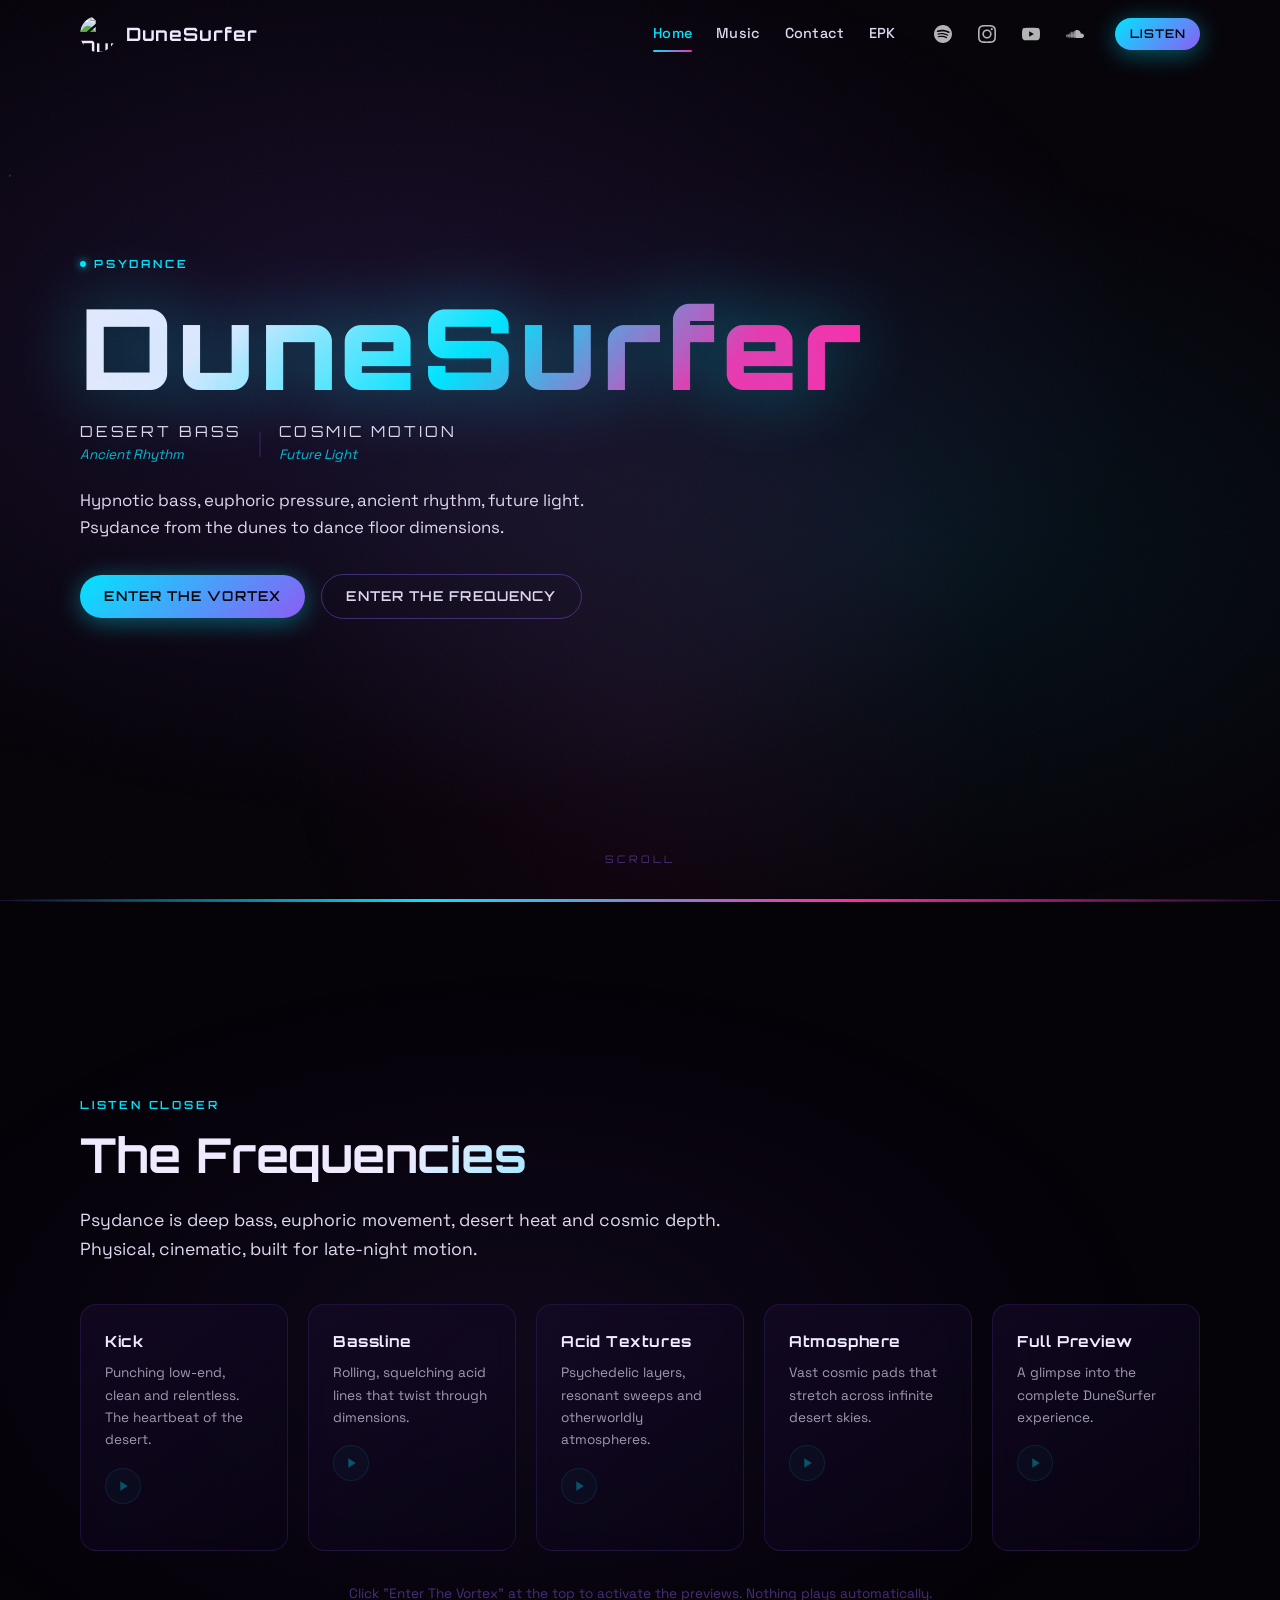
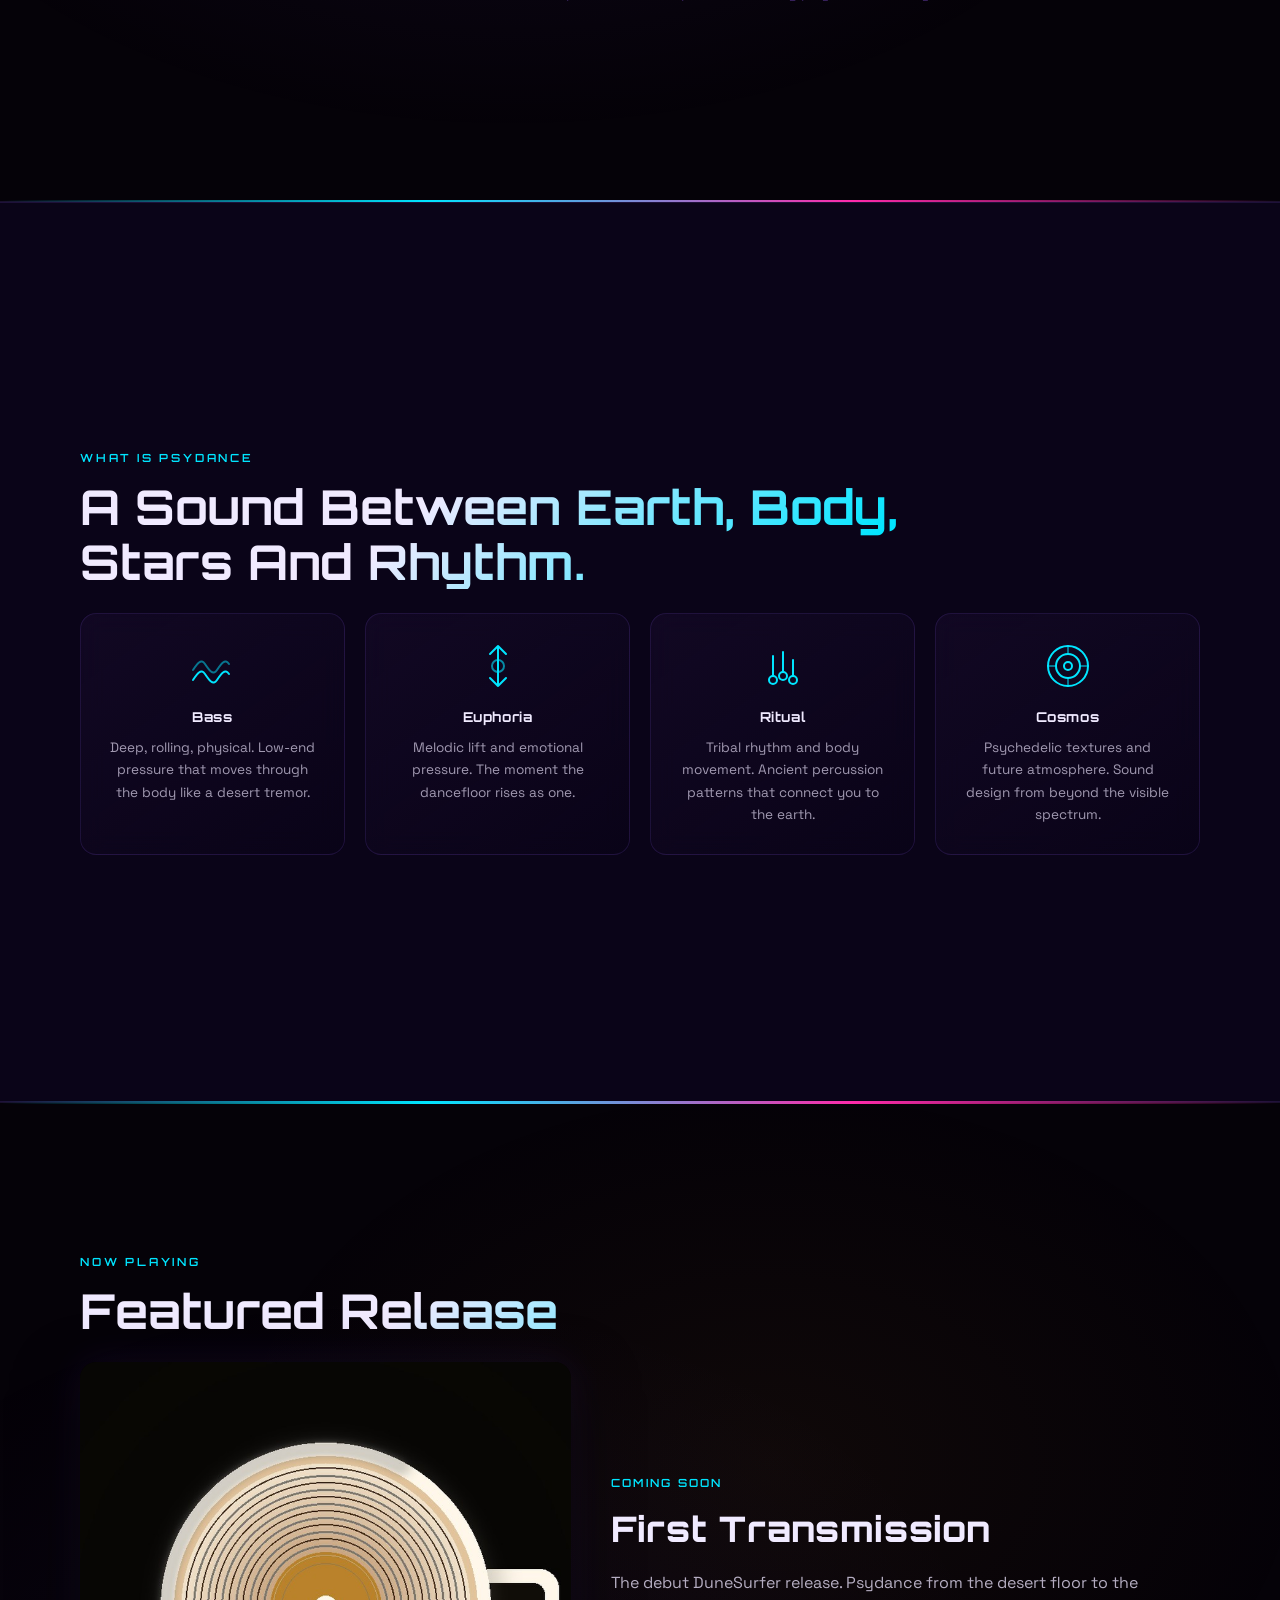
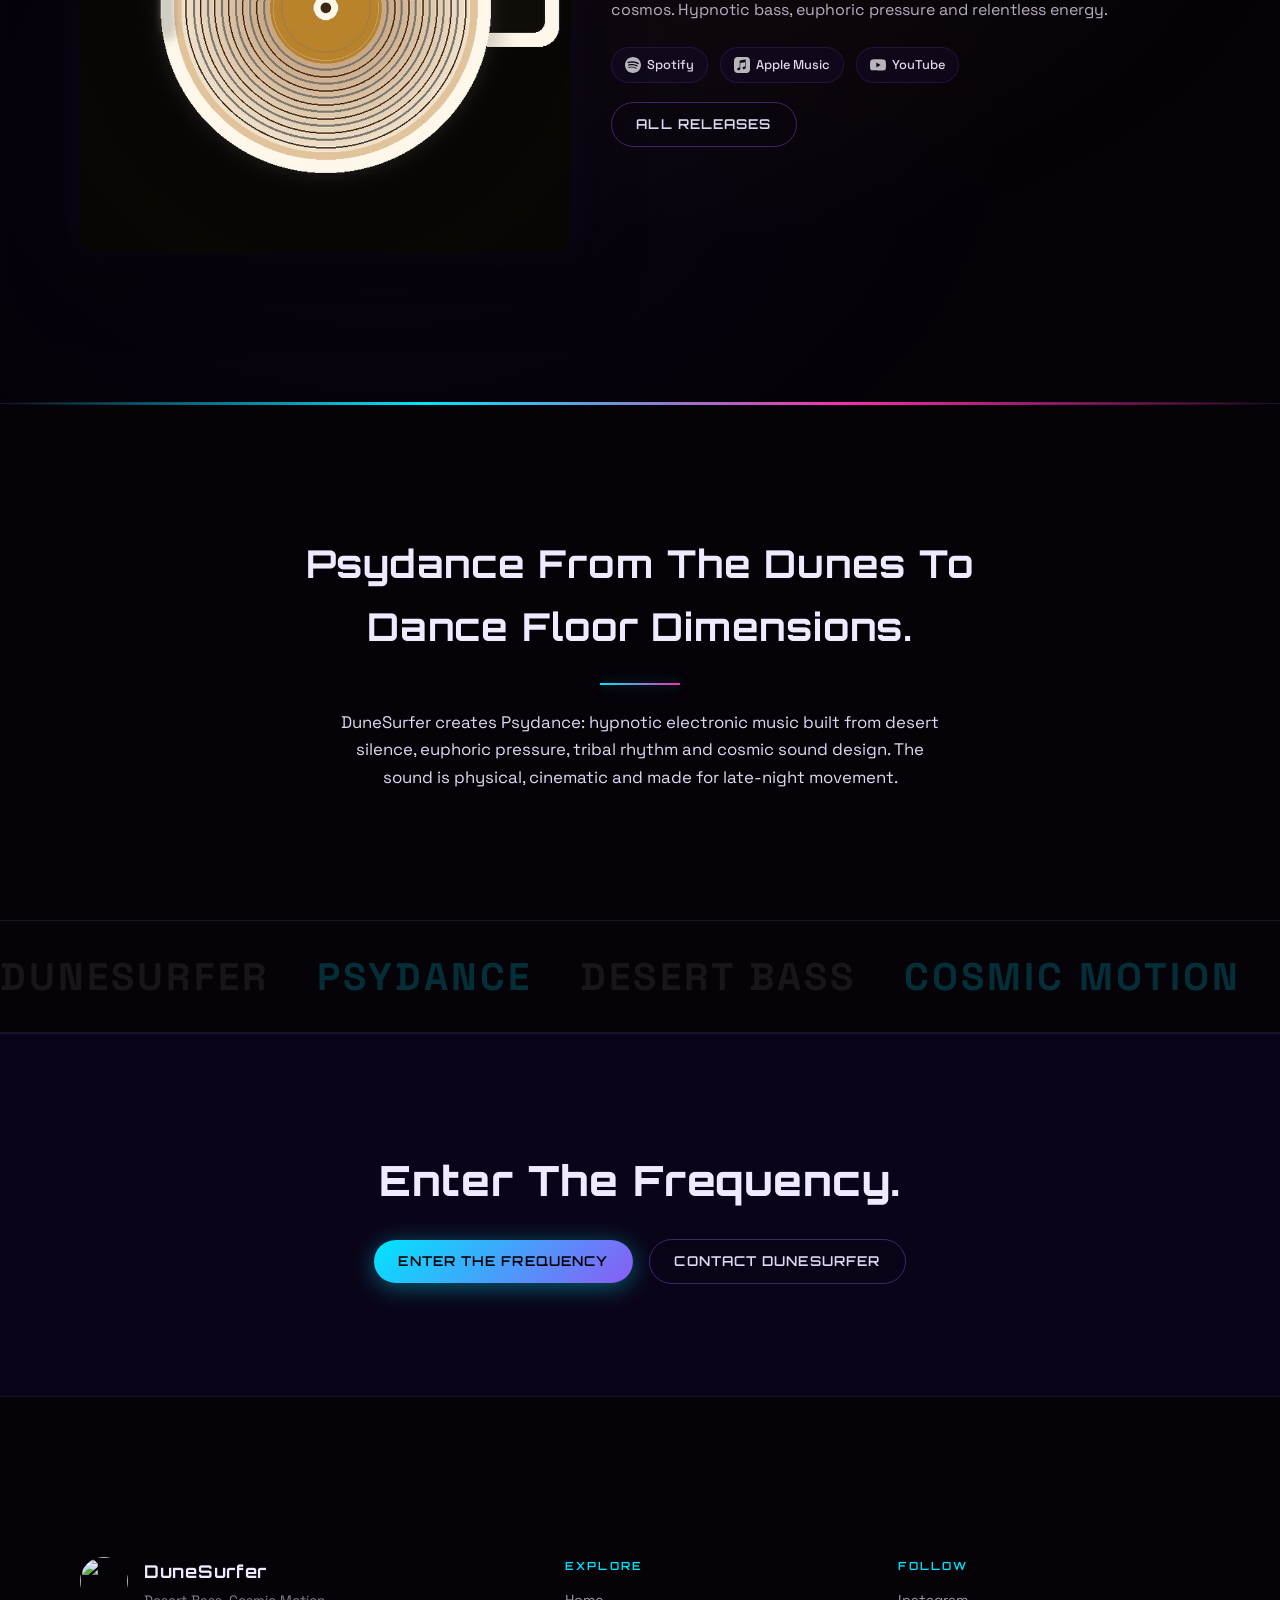
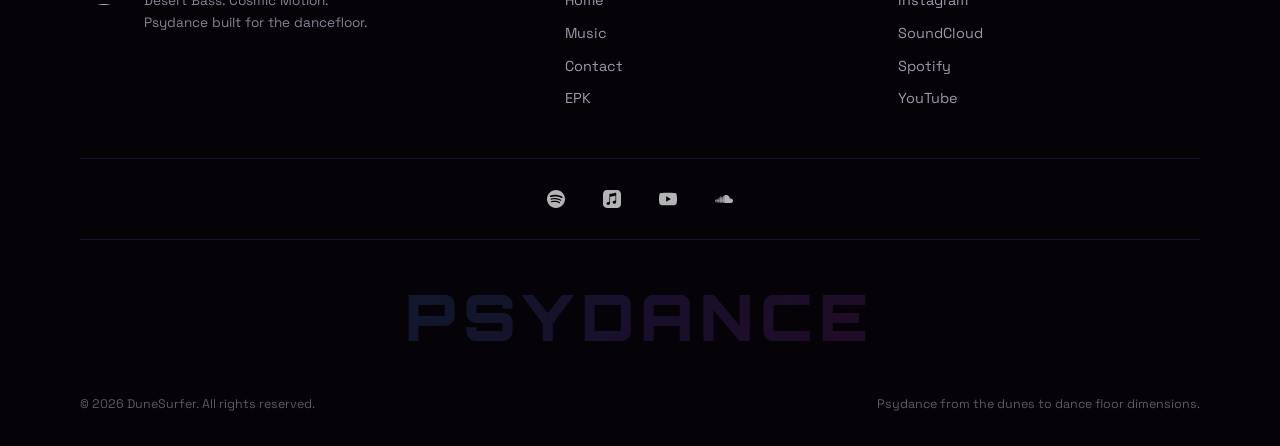
==== index.html @ 7dc040ae "Fix text reveals and interactions" ====
<!DOCTYPE html>
<html lang="en">
<head>
  <meta charset="UTF-8">
  <meta name="viewport" content="width=device-width, initial-scale=1.0">
  <title>DuneSurfer | Psydance From The Dunes To The Stars</title>
  <meta name="description" content="DuneSurfer creates Psydance — hypnotic bass, euphoric motion, desert rhythm and cosmic sound design built for the dancefloor.">

  <meta property="og:type" content="website">
  <meta property="og:title" content="DuneSurfer | Psydance">
  <meta property="og:description" content="Desert bass. Cosmic motion. Built for the dancefloor. DuneSurfer is Psydance.">
  <meta property="og:image" content="./assets/images/og-image.jpg">

  <link rel="icon" type="image/png" href="./assets/images/favicon.png">
  <link rel="stylesheet" href="./css/style.css">

  <script src="https://cdn.jsdelivr.net/npm/three@0.160.0/build/three.min.js" defer></script>
  <script src="https://cdn.jsdelivr.net/npm/lenis@1.1.18/dist/lenis.min.js" defer></script>
  <script src="https://cdn.jsdelivr.net/npm/gsap@3.12.5/dist/gsap.min.js" defer></script>
  <script src="https://cdn.jsdelivr.net/npm/gsap@3.12.5/dist/ScrollTrigger.min.js" defer></script>
</head>
<body class="loading">
  <!-- Preloader -->
  <div class="preloader" aria-hidden="true">
    <div class="preloader-ring"></div>
    <span class="preloader-brand">DuneSurfer</span>
    <div class="preloader-bar"></div>
    <span class="preloader-genre">Psydance</span>
  </div>

  <!-- Ambient particles -->
  <canvas class="particle-canvas" aria-hidden="true"></canvas>

  <!-- Animated film grain -->
  <div class="film-grain" aria-hidden="true"></div>

  <div class="scroll-progress" aria-hidden="true"></div>
  <a class="skip-link" href="#main">Skip to content</a>

  <header class="site-header">
    <div class="header-inner">
      <a class="brand" href="./index.html">
        <img src="./assets/images/dunesurfer-mark.png" alt="DuneSurfer cosmic mandala mark">
        DuneSurfer
      </a>

      <button class="nav-toggle" type="button" aria-expanded="false" aria-controls="site-nav" aria-label="Toggle menu">
        <span></span><span></span><span></span>
      </button>

      <nav id="site-nav" class="main-nav" aria-label="Main navigation">
        <a class="nav-link" href="./index.html" aria-current="page">Home</a>
        <a class="nav-link" href="./music.html">Music</a>
        <a class="nav-link" href="./contact.html">Contact</a>
        <a class="nav-link" href="./epk.html">EPK</a>
        <div class="nav-socials">
          <a class="icon-link" href="#" target="_blank" rel="noopener" aria-label="DuneSurfer on Spotify">
            <img src="./assets/icons/spotify.svg" alt="" aria-hidden="true">
          </a>
          <a class="icon-link" href="#" target="_blank" rel="noopener" aria-label="DuneSurfer on Instagram">
            <img src="./assets/icons/instagram.svg" alt="" aria-hidden="true">
          </a>
          <a class="icon-link" href="#" target="_blank" rel="noopener" aria-label="DuneSurfer on YouTube">
            <img src="./assets/icons/youtube.svg" alt="" aria-hidden="true">
          </a>
          <a class="icon-link" href="#" target="_blank" rel="noopener" aria-label="DuneSurfer on SoundCloud">
            <img src="./assets/icons/soundcloud.svg" alt="" aria-hidden="true">
          </a>
        </div>
        <a class="btn btn-primary btn-small" href="./music.html">Listen</a>
      </nav>
    </div>
  </header>

  <main id="main">
    <section class="hero" aria-label="DuneSurfer introduction">
      <div class="hero-bg" aria-hidden="true"></div>

      <div class="container hero-grid">
        <div class="hero-copy">
          <span class="hero-eyebrow hero-stagger" style="--stagger: 2.2s"><span class="dot" aria-hidden="true"></span>Psydance</span>
          <h1 class="hero-title hero-stagger" style="--stagger: 2.4s">DuneSurfer</h1>
          <div class="hero-tagline-wrap hero-stagger" style="--stagger: 2.6s">
            <div class="tagline-col">
              <p class="hero-tagline">Desert Bass</p>
              <p class="hero-subtitle"><em>Ancient Rhythm</em></p>
            </div>
            <span class="tagline-dash" aria-hidden="true">|</span>
            <div class="tagline-col">
              <p class="hero-tagline">Cosmic Motion</p>
              <p class="hero-subtitle"><em>Future Light</em></p>
            </div>
          </div>
          <p class="hero-sub hero-stagger" style="--stagger: 2.8s">Hypnotic bass, euphoric pressure, ancient rhythm, future light. Psydance from the dunes to dance floor dimensions.</p>

          <div class="hero-actions hero-stagger" style="--stagger: 3s">
            <button id="enter-sound" class="btn btn-primary" type="button" data-magnetic>Enter The Vortex</button>
            <span class="sound-status" role="status"><span class="pulse-dot" aria-hidden="true"></span>Frequencies Active</span>
            <a class="btn btn-secondary" href="./music.html" data-magnetic>Enter The Frequency</a>
          </div>
          <p id="sound-live" class="visually-hidden" role="status" aria-live="polite"></p>
        </div>

        <div class="portal-stage hero-stagger" data-parallax="0.15" style="--stagger: 2.5s">
          <div id="sound-portal" aria-hidden="true"></div>
          <div class="portal-fallback">
            <img class="fallback-mark" src="./assets/images/dunesurfer-mark.png" alt="Glowing cosmic DuneSurfer mandala">
          </div>
        </div>
      </div>

      <span class="scroll-cue" aria-hidden="true">Scroll</span>
    </section>

    <hr class="glow-section-divider reveal" aria-hidden="true">

    <section id="the-sound" class="section-cinematic mood-sound" aria-labelledby="sound-heading">
      <div class="container">
        <span class="section-kicker reveal" data-scramble>Listen closer</span>
        <h2 id="sound-heading" class="section-title reveal" data-split-text="words">The Frequencies</h2>
        <p class="section-lead reveal">Psydance is deep bass, euphoric movement, desert heat and cosmic depth. Physical, cinematic, built for late-night motion.</p>

        <div class="capsule-grid">
          <article class="capsule glass-card tilt reveal" data-audio-scope>
            <h3>Kick</h3>
            <p>Punching low-end, clean and relentless. The heartbeat of the desert.</p>
            <div class="capsule-controls">
              <button class="play-btn" type="button" data-gated aria-disabled="true"
                      data-audio-id="capsule-kick" data-audio-src="./assets/audio/kick-preview.mp3"
                      data-label="Kick preview" aria-label="Play Kick preview" aria-pressed="false">
                <svg class="icon-play" viewBox="0 0 24 24" aria-hidden="true"><path d="M8 5v14l11-7z"/></svg>
                <svg class="icon-pause" viewBox="0 0 24 24" aria-hidden="true"><path d="M6 5h4v14H6zM14 5h4v14h-4z"/></svg>
              </button>
              <div class="waveform" data-bars="16" aria-hidden="true"></div>
            </div>
            <span class="capsule-status" aria-live="polite"></span>
          </article>

          <article class="capsule glass-card tilt reveal" data-audio-scope>
            <h3>Bassline</h3>
            <p>Rolling, squelching acid lines that twist through dimensions.</p>
            <div class="capsule-controls">
              <button class="play-btn" type="button" data-gated aria-disabled="true"
                      data-audio-id="capsule-bass" data-audio-src="./assets/audio/bass-preview.mp3"
                      data-label="Bassline preview" aria-label="Play Bassline preview" aria-pressed="false">
                <svg class="icon-play" viewBox="0 0 24 24" aria-hidden="true"><path d="M8 5v14l11-7z"/></svg>
                <svg class="icon-pause" viewBox="0 0 24 24" aria-hidden="true"><path d="M6 5h4v14H6zM14 5h4v14h-4z"/></svg>
              </button>
              <div class="waveform" data-bars="16" aria-hidden="true"></div>
            </div>
            <span class="capsule-status" aria-live="polite"></span>
          </article>

          <article class="capsule glass-card tilt reveal" data-audio-scope>
            <h3>Acid Textures</h3>
            <p>Psychedelic layers, resonant sweeps and otherworldly atmospheres.</p>
            <div class="capsule-controls">
              <button class="play-btn" type="button" data-gated aria-disabled="true"
                      data-audio-id="capsule-acid" data-audio-src="./assets/audio/acid-preview.mp3"
                      data-label="Acid Textures preview" aria-label="Play Acid Textures preview" aria-pressed="false">
                <svg class="icon-play" viewBox="0 0 24 24" aria-hidden="true"><path d="M8 5v14l11-7z"/></svg>
                <svg class="icon-pause" viewBox="0 0 24 24" aria-hidden="true"><path d="M6 5h4v14H6zM14 5h4v14h-4z"/></svg>
              </button>
              <div class="waveform" data-bars="16" aria-hidden="true"></div>
            </div>
            <span class="capsule-status" aria-live="polite"></span>
          </article>

          <article class="capsule glass-card tilt reveal" data-audio-scope>
            <h3>Atmosphere</h3>
            <p>Vast cosmic pads that stretch across infinite desert skies.</p>
            <div class="capsule-controls">
              <button class="play-btn" type="button" data-gated aria-disabled="true"
                      data-audio-id="capsule-atmo" data-audio-src="./assets/audio/atmo-preview.mp3"
                      data-label="Atmosphere preview" aria-label="Play Atmosphere preview" aria-pressed="false">
                <svg class="icon-play" viewBox="0 0 24 24" aria-hidden="true"><path d="M8 5v14l11-7z"/></svg>
                <svg class="icon-pause" viewBox="0 0 24 24" aria-hidden="true"><path d="M6 5h4v14H6zM14 5h4v14h-4z"/></svg>
              </button>
              <div class="waveform" data-bars="16" aria-hidden="true"></div>
            </div>
            <span class="capsule-status" aria-live="polite"></span>
          </article>

          <article class="capsule glass-card tilt reveal" data-audio-scope>
            <h3>Full Preview</h3>
            <p>A glimpse into the complete DuneSurfer experience.</p>
            <div class="capsule-controls">
              <button class="play-btn" type="button" data-gated aria-disabled="true"
                      data-audio-id="capsule-full" data-audio-src="./assets/audio/full-preview.mp3"
                      data-label="Full preview" aria-label="Play Full preview" aria-pressed="false">
                <svg class="icon-play" viewBox="0 0 24 24" aria-hidden="true"><path d="M8 5v14l11-7z"/></svg>
                <svg class="icon-pause" viewBox="0 0 24 24" aria-hidden="true"><path d="M6 5h4v14H6zM14 5h4v14h-4z"/></svg>
              </button>
              <div class="waveform" data-bars="16" aria-hidden="true"></div>
            </div>
            <span class="capsule-status" aria-live="polite"></span>
          </article>
        </div>

        <p class="sound-hint reveal">Click "Enter The Vortex" at the top to activate the previews. Nothing plays automatically.</p>
      </div>
    </section>

    <hr class="glow-section-divider reveal" aria-hidden="true">

    <section class="section-cinematic mood-identity" aria-labelledby="identity-heading">
      <div class="container">
        <span class="section-kicker reveal" data-scramble>What is Psydance</span>
        <h2 id="identity-heading" class="section-title reveal" data-split-text="words">A Sound Between Earth, Body,<br>Stars And Rhythm.</h2>

        <div class="identity-grid">
          <article class="identity-card glass-card tilt reveal">
            <div class="symbol" aria-hidden="true">
              <svg viewBox="0 0 48 48"><path d="M4 38c4-6 8-12 12-6s8 12 12 6 8-12 12-6" stroke-linecap="round"/><path d="M4 28c4-6 8-12 12-6s8 12 12 6 8-12 12-6" stroke-linecap="round" opacity="0.5"/></svg>
            </div>
            <h3>Bass</h3>
            <p>Deep, rolling, physical. Low-end pressure that moves through the body like a desert tremor.</p>
          </article>

          <article class="identity-card glass-card tilt reveal">
            <div class="symbol" aria-hidden="true">
              <svg viewBox="0 0 48 48"><path d="M24 4v40M16 12l8-8 8 8M16 36l8 8 8-8" stroke-linecap="round" stroke-linejoin="round"/><circle cx="24" cy="24" r="6" opacity="0.6"/></svg>
            </div>
            <h3>Euphoria</h3>
            <p>Melodic lift and emotional pressure. The moment the dancefloor rises as one.</p>
          </article>

          <article class="identity-card glass-card tilt reveal">
            <div class="symbol" aria-hidden="true">
              <svg viewBox="0 0 48 48"><circle cx="14" cy="38" r="4"/><circle cx="24" cy="34" r="4"/><circle cx="34" cy="38" r="4"/><path d="M14 34V14M24 30V10M34 34V18" stroke-linecap="round"/></svg>
            </div>
            <h3>Ritual</h3>
            <p>Tribal rhythm and body movement. Ancient percussion patterns that connect you to the earth.</p>
          </article>

          <article class="identity-card glass-card tilt reveal">
            <div class="symbol" aria-hidden="true">
              <svg viewBox="0 0 48 48"><circle cx="24" cy="24" r="4"/><circle cx="24" cy="24" r="12" fill="none"/><circle cx="24" cy="24" r="20" fill="none"/><path d="M24 4v8M24 36v8M4 24h8M36 24h8" stroke-linecap="round" opacity="0.5"/></svg>
            </div>
            <h3>Cosmos</h3>
            <p>Psychedelic textures and future atmosphere. Sound design from beyond the visible spectrum.</p>
          </article>
        </div>
      </div>
    </section>

    <hr class="glow-section-divider reveal" aria-hidden="true">

    <section class="section-cinematic mood-release" aria-labelledby="featured-heading">
      <div class="container">
        <span class="section-kicker reveal" data-scramble>Now playing</span>
        <h2 id="featured-heading" class="section-title reveal" data-split-text="words">Featured Release</h2>

        <div class="featured-wrap">
          <div class="cover-frame tilt reveal">
            <img src="./assets/images/release-placeholder.jpg" alt="Featured release cover art" data-reveal-image onerror="this.onerror=null;this.src='./assets/images/release-placeholder.jpg';">
          </div>
          <div class="featured-panel reveal">
            <span class="release-date">Coming Soon</span>
            <h3>First Transmission</h3>
            <p class="desc">The debut DuneSurfer release. Psydance from the desert floor to the cosmos. Hypnotic bass, euphoric pressure and relentless energy.</p>

            <div class="platform-row featured-platforms">
              <span class="platform-btn disabled" aria-disabled="true">
                <img src="./assets/icons/spotify.svg" alt="" aria-hidden="true">Spotify
              </span>
              <span class="platform-btn disabled" aria-disabled="true">
                <img src="./assets/icons/apple-music.svg" alt="" aria-hidden="true">Apple Music
              </span>
              <span class="platform-btn disabled" aria-disabled="true">
                <img src="./assets/icons/youtube.svg" alt="" aria-hidden="true">YouTube
              </span>
            </div>

            <div class="hero-actions" style="margin-top: 1.2rem;">
              <a class="btn btn-secondary" href="./music.html">All Releases</a>
            </div>
          </div>
        </div>
      </div>
    </section>

    <hr class="glow-section-divider reveal" aria-hidden="true">

    <section class="statement mood-statement" aria-labelledby="statement-heading">
      <div class="container">
        <h2 id="statement-heading" class="reveal" data-split-text="words">Psydance From The Dunes To Dance Floor Dimensions.</h2>
        <hr class="glow-divider">
        <p class="reveal">DuneSurfer creates Psydance: hypnotic electronic music built from desert silence, euphoric pressure, tribal rhythm and cosmic sound design. The sound is physical, cinematic and made for late-night movement.</p>
      </div>
    </section>

    <div data-marquee aria-hidden="true">
      <div class="marquee-inner">
        <span>DuneSurfer</span>
        <span class="marquee-accent">Psydance</span>
        <span>Desert Bass</span>
        <span class="marquee-accent">Cosmic Motion</span>
        <span>Ancient Rhythm</span>
        <span class="marquee-accent">Future Light</span>
        <span>Enter The Frequency</span>
        <span class="marquee-accent">DuneSurfer</span>
      </div>
    </div>

    <section class="cta-final" aria-labelledby="cta-heading">
      <div class="container">
        <h2 id="cta-heading" class="reveal">Enter The Frequency.</h2>
        <div class="hero-actions reveal">
          <a class="btn btn-primary" href="./music.html" data-magnetic>Enter The Frequency</a>
          <a class="btn btn-secondary" href="./contact.html" data-magnetic>Contact DuneSurfer</a>
        </div>
      </div>
    </section>
  </main>

  <footer class="site-footer">
    <div class="container">
      <div class="footer-wave" aria-hidden="true"></div>

      <div class="footer-grid">
        <div class="footer-brand">
          <img src="./assets/images/dunesurfer-mark.png" alt="">
          <div>
            <h2>DuneSurfer</h2>
            <p>Desert Bass. Cosmic Motion.<br>Psydance built for the dancefloor.</p>
          </div>
        </div>

        <nav class="footer-col" aria-label="Footer navigation">
          <h3>Explore</h3>
          <ul>
            <li><a href="./index.html">Home</a></li>
            <li><a href="./music.html">Music</a></li>
            <li><a href="./contact.html">Contact</a></li>
            <li><a href="./epk.html">EPK</a></li>
          </ul>
        </nav>

        <div class="footer-col">
          <h3>Follow</h3>
          <ul>
            <li><a href="#" target="_blank" rel="noopener">Instagram</a></li>
            <li><a href="#" target="_blank" rel="noopener">SoundCloud</a></li>
            <li><a href="#" target="_blank" rel="noopener">Spotify</a></li>
            <li><a href="#" target="_blank" rel="noopener">YouTube</a></li>
          </ul>
        </div>
      </div>

      <div class="footer-platforms" aria-label="Music platforms">
        <a class="icon-link" href="#" aria-label="DuneSurfer on Spotify"><img src="./assets/icons/spotify.svg" alt="" aria-hidden="true"></a>
        <a class="icon-link" href="#" aria-label="DuneSurfer on Apple Music"><img src="./assets/icons/apple-music.svg" alt="" aria-hidden="true"></a>
        <a class="icon-link" href="#" aria-label="DuneSurfer on YouTube"><img src="./assets/icons/youtube.svg" alt="" aria-hidden="true"></a>
        <a class="icon-link" href="#" aria-label="DuneSurfer on SoundCloud"><img src="./assets/icons/soundcloud.svg" alt="" aria-hidden="true"></a>
      </div>

      <p class="footer-genre">Psydance</p>

      <div class="footer-bottom">
        <span>&copy; <span id="footer-year">2026</span> DuneSurfer. All rights reserved.</span>
        <span>Psydance from the dunes to dance floor dimensions.</span>
      </div>
    </div>
  </footer>

  <script src="./js/audio.js"></script>
  <script src="./js/main.js"></script>
  <script src="./js/portal.js" defer></script>
  <script src="./js/interactions.js" defer></script>
</body>
</html>
---- css/style.css ----
/* ========================================================
   DuneSurfer — Psydance From The Dunes To The Stars
   ======================================================== */

/* ---------- Google Fonts ---------- */
@import url('https://fonts.googleapis.com/css2?family=Orbitron:wght@400;500;600;700;800;900&family=Space+Grotesk:wght@400;500;600;700&display=swap');

/* ---------- Design Tokens ---------- */
:root {
  --color-void:        #050208;
  --color-abyss:       #0a0418;
  --color-nebula:      #150a28;
  --color-stardust:    #e0d8f0;
  --color-starlight:   #f0eaff;
  --color-cyan:        #00e5ff;
  --color-magenta:     #ff2aaa;
  --color-violet:      #8b5cf6;
  --color-deep-purple: #6b21a8;
  --color-muted:       #4a2d7a;
  --color-line:        rgba(139, 92, 246, 0.15);
  --color-glow:        rgba(0, 229, 255, 0.40);
  --color-glow-mag:    rgba(255, 42, 170, 0.35);
  --color-amber:       #C4841D;
  --color-sand:        #8B6914;

  --font-display: 'Orbitron', sans-serif;
  --font-body:    'Space Grotesk', sans-serif;

  --radius-card: 16px;
  --radius-pill: 999px;
  --ease-out:    cubic-bezier(0.22, 1, 0.36, 1);
}

/* ---------- Reset ---------- */
*, *::before, *::after { box-sizing: border-box; margin: 0; padding: 0; }

html {
  scroll-behavior: smooth;
  -webkit-text-size-adjust: 100%;
}

body {
  font-family: var(--font-body);
  font-size: 1rem;
  line-height: 1.65;
  color: var(--color-stardust);
  background: var(--color-void);
  -webkit-font-smoothing: antialiased;
  overflow-x: hidden;
}

img { max-width: 100%; height: auto; display: block; }
a { color: var(--color-cyan); text-decoration: none; transition: color 0.2s; }
a:hover { color: var(--color-magenta); }
ul { list-style: none; }
button { cursor: pointer; font: inherit; }
strong { color: var(--color-starlight); font-weight: 600; }
em { font-style: italic; color: var(--color-cyan); }

/* ---------- Accessibility ---------- */
.skip-link {
  position: absolute; top: -100%; left: 16px;
  background: var(--color-cyan); color: var(--color-void);
  padding: 0.6em 1.2em; border-radius: var(--radius-pill);
  font-weight: 600; z-index: 9999;
}
.skip-link:focus { top: 16px; }
.visually-hidden { position: absolute; width: 1px; height: 1px; overflow: hidden; clip: rect(0,0,0,0); white-space: nowrap; }

:focus-visible {
  outline: 2px solid var(--color-cyan);
  outline-offset: 3px;
}

/* ---------- Scroll Progress ---------- */
.scroll-progress {
  position: fixed; top: 0; left: 0;
  width: 100%; height: 2px; z-index: 1000;
  background: linear-gradient(90deg, var(--color-cyan), var(--color-magenta), var(--color-violet));
  transform-origin: left; transform: scaleX(0);
  pointer-events: none;
}

/* ---------- Container ---------- */
.container {
  width: 100%;
  max-width: 1200px;
  margin: 0 auto;
  padding: 0 clamp(1rem, 4vw, 2.5rem);
}

/* ---------- Section Defaults ---------- */
section {
  padding: clamp(4rem, 10vw, 7rem) 0;
}

.section-kicker {
  display: block;
  font-family: var(--font-display);
  font-size: 0.7rem;
  font-weight: 600;
  letter-spacing: 0.25em;
  text-transform: uppercase;
  color: var(--color-cyan);
  margin-bottom: 0.75rem;
}

.section-title {
  font-family: var(--font-display);
  font-size: clamp(1.8rem, 4.5vw, 3rem);
  font-weight: 700;
  line-height: 1.15;
  color: var(--color-starlight);
  background: linear-gradient(135deg, var(--color-starlight) 30%, var(--color-cyan) 70%, var(--color-magenta));
  -webkit-background-clip: text;
  background-clip: text;
  -webkit-text-fill-color: transparent;
  margin-bottom: 1.5rem;
}

.section-lead {
  font-size: 1.1rem;
  max-width: 640px;
  color: var(--color-stardust);
  opacity: 0.85;
  margin-bottom: 2.5rem;
}

/* ---------- Scroll Reveal (Orchestrated) ---------- */
.reveal {
  opacity: 0;
  transform: translateY(32px);
  transition: opacity 0.8s var(--ease-out), transform 0.8s var(--ease-out);
  transition-delay: var(--reveal-delay, 0s);
}
.reveal.visible {
  opacity: 1;
  transform: translateY(0);
}

/* ======================== HEADER ======================== */
.site-header {
  position: fixed; top: 0; left: 0; width: 100%;
  z-index: 900;
  transition: background 0.3s, backdrop-filter 0.3s;
}
.site-header.scrolled {
  background: rgba(5, 2, 8, 0.85);
  backdrop-filter: blur(18px) saturate(1.4);
  -webkit-backdrop-filter: blur(18px) saturate(1.4);
  border-bottom: 1px solid var(--color-line);
}

.header-inner {
  display: flex;
  align-items: center;
  justify-content: space-between;
  max-width: 1200px;
  margin: 0 auto;
  padding: 1rem clamp(1rem, 4vw, 2.5rem);
}

.brand {
  display: flex;
  align-items: center;
  gap: 0.6rem;
  font-family: var(--font-display);
  font-size: 1.15rem;
  font-weight: 700;
  color: var(--color-starlight);
  text-decoration: none;
  letter-spacing: 0.05em;
}
.brand img { width: 36px; height: 36px; border-radius: 50%; }
.brand:hover { color: var(--color-cyan); }

.main-nav {
  display: flex;
  align-items: center;
  gap: 1.5rem;
}

.nav-link {
  position: relative;
  font-size: 0.9rem;
  font-weight: 500;
  color: var(--color-stardust);
  text-decoration: none;
  transition: color 0.2s;
  letter-spacing: 0.02em;
}
.nav-link:hover { color: var(--color-cyan); }
.nav-link[aria-current="page"] { color: var(--color-cyan); }
.nav-link[aria-current="page"]::after {
  content: '';
  position: absolute; left: 0; bottom: -6px;
  width: 100%; height: 2px;
  background: linear-gradient(90deg, var(--color-cyan), var(--color-magenta));
  border-radius: 2px;
}

.nav-socials {
  display: flex;
  gap: 0.75rem;
  margin-left: 0.5rem;
}

.icon-link {
  display: inline-flex;
  align-items: center; justify-content: center;
  width: 32px; height: 32px;
  transition: transform 0.2s, opacity 0.2s;
  opacity: 0.7;
}
.icon-link:hover { transform: scale(1.15); opacity: 1; }
.icon-link img { width: 18px; height: 18px; filter: brightness(0) invert(1); }

/* Mobile nav toggle */
.nav-toggle {
  display: none;
  flex-direction: column;
  gap: 5px;
  background: none; border: none;
  padding: 8px;
  z-index: 910;
}
.nav-toggle span {
  display: block;
  width: 24px; height: 2px;
  background: var(--color-starlight);
  border-radius: 2px;
  transition: transform 0.3s var(--ease-out), opacity 0.2s;
}
.nav-toggle.open span:nth-child(1) { transform: translateY(7px) rotate(45deg); }
.nav-toggle.open span:nth-child(2) { opacity: 0; }
.nav-toggle.open span:nth-child(3) { transform: translateY(-7px) rotate(-45deg); }

/* ======================== BUTTONS ======================== */
.btn {
  display: inline-flex;
  align-items: center; justify-content: center;
  gap: 0.5rem;
  padding: 0.75em 1.8em;
  font-family: var(--font-display);
  font-size: 0.85rem;
  font-weight: 600;
  letter-spacing: 0.08em;
  text-transform: uppercase;
  border-radius: var(--radius-pill);
  border: none;
  text-decoration: none;
  transition: transform 0.25s var(--ease-out), box-shadow 0.3s, background 0.3s;
  cursor: pointer;
}
.btn:hover { transform: translateY(-2px); }

.btn-primary {
  background: linear-gradient(135deg, var(--color-cyan), var(--color-violet));
  color: var(--color-void);
  box-shadow: 0 4px 24px var(--color-glow);
}
.btn-primary:hover {
  box-shadow: 0 8px 40px var(--color-glow);
  color: var(--color-void);
}

.btn-secondary {
  background: transparent;
  color: var(--color-stardust);
  border: 1px solid rgba(139, 92, 246, 0.4);
  backdrop-filter: blur(8px);
}
.btn-secondary:hover {
  border-color: var(--color-cyan);
  color: var(--color-cyan);
  box-shadow: 0 0 20px rgba(0, 229, 255, 0.15);
}

.btn-small { padding: 0.5em 1.2em; font-size: 0.75rem; }

/* ======================== GLASS CARD ======================== */
.glass-card {
  position: relative;
  background: linear-gradient(145deg, rgba(21, 10, 40, 0.7), rgba(10, 4, 24, 0.5));
  border: 1px solid var(--color-line);
  border-radius: var(--radius-card);
  backdrop-filter: blur(12px);
  -webkit-backdrop-filter: blur(12px);
  overflow: hidden;
  transition: border-color 0.3s, box-shadow 0.4s, transform 0.4s var(--ease-out);
}
.glass-card::before {
  content: '';
  position: absolute; inset: 0;
  background: radial-gradient(
    600px circle at var(--mx, 50%) var(--my, 50%),
    rgba(0, 229, 255, 0.06),
    transparent 60%
  );
  pointer-events: none;
  opacity: 0;
  transition: opacity 0.4s;
}
.glass-card:hover::before { opacity: 1; }
.glass-card:hover {
  border-color: rgba(0, 229, 255, 0.3);
  box-shadow: 0 24px 64px rgba(0, 0, 0, 0.5), 0 0 30px rgba(0, 229, 255, 0.08);
}

/* shimmer sweep on hover */
.glass-card::after {
  content: '';
  position: absolute; inset: 0;
  background: linear-gradient(105deg, transparent 40%, rgba(0, 229, 255, 0.04) 45%, rgba(0, 229, 255, 0.08) 50%, rgba(0, 229, 255, 0.04) 55%, transparent 60%);
  transform: translateX(-100%);
  pointer-events: none;
}
.glass-card:hover::after {
  animation: shimmerSweep 0.8s ease forwards;
}
@keyframes shimmerSweep {
  to { transform: translateX(100%); }
}

/* ======================== HERO ======================== */
.hero {
  position: relative;
  min-height: 100vh;
  display: flex;
  align-items: center;
  overflow: hidden;
  padding-top: 5rem;
}

.hero-bg {
  position: absolute; inset: 0;
  background: radial-gradient(ellipse at 30% 40%, rgba(139, 92, 246, 0.15) 0%, transparent 60%),
              radial-gradient(ellipse at 70% 60%, rgba(0, 229, 255, 0.08) 0%, transparent 50%),
              radial-gradient(ellipse at 50% 80%, rgba(255, 42, 170, 0.06) 0%, transparent 40%);
  pointer-events: none;
}

.hero-grain {
  position: absolute; inset: 0;
  background-image: url('data:image/svg+xml,<svg xmlns="http://www.w3.org/2000/svg" viewBox="0 0 200 200"><filter id="n"><feTurbulence type="fractalNoise" baseFrequency="0.9" numOctaves="4" stitchTiles="stitch"/></filter><rect width="100%" height="100%" filter="url(%23n)" opacity="0.03"/></svg>');
  background-repeat: repeat;
  pointer-events: none;
  opacity: 0.5;
}

.hero-grid {
  display: grid;
  grid-template-columns: 1fr 1fr;
  gap: 3rem;
  align-items: center;
  position: relative;
  z-index: 2;
}

.hero-eyebrow {
  display: inline-flex;
  align-items: center;
  gap: 0.5rem;
  font-family: var(--font-display);
  font-size: 0.7rem;
  font-weight: 600;
  letter-spacing: 0.25em;
  text-transform: uppercase;
  color: var(--color-cyan);
  margin-bottom: 1rem;
}
.hero-eyebrow .dot {
  width: 6px; height: 6px;
  border-radius: 50%;
  background: var(--color-cyan);
  box-shadow: 0 0 8px var(--color-cyan);
  animation: pulse-dot 2s ease-in-out infinite;
}
@keyframes pulse-dot {
  0%, 100% { opacity: 1; box-shadow: 0 0 8px var(--color-cyan); }
  50% { opacity: 0.5; box-shadow: 0 0 16px var(--color-cyan); }
}

.hero-title {
  font-family: var(--font-display);
  font-size: clamp(3.5rem, 10vw, 7rem);
  font-weight: 900;
  line-height: 1.05;
  letter-spacing: 0.04em;
  background: linear-gradient(135deg, var(--color-starlight) 20%, var(--color-cyan) 50%, var(--color-magenta) 80%);
  -webkit-background-clip: text;
  background-clip: text;
  -webkit-text-fill-color: transparent;
  margin-bottom: 0.75rem;
  text-shadow: 0 0 80px rgba(0, 229, 255, 0.3);
  filter: drop-shadow(0 0 40px rgba(0, 229, 255, 0.15));
}

.hero-tagline-wrap {
  display: flex;
  align-items: center;
  gap: 1rem;
  margin-bottom: 1.25rem;
}
.tagline-col {}
.tagline-dash {
  color: var(--color-muted);
  font-size: 1.5rem;
  opacity: 0.4;
}
.hero-tagline {
  font-family: var(--font-display);
  font-size: clamp(0.75rem, 1.5vw, 0.95rem);
  font-weight: 400;
  letter-spacing: 0.2em;
  text-transform: uppercase;
  color: var(--color-stardust);
}
.hero-subtitle {
  font-size: 0.85rem;
  color: var(--color-cyan);
  opacity: 0.8;
}

.hero-sub {
  font-size: 1.05rem;
  color: var(--color-stardust);
  opacity: 0.8;
  max-width: 520px;
  margin-bottom: 2rem;
}

.hero-actions {
  display: flex;
  flex-wrap: wrap;
  gap: 1rem;
  align-items: center;
}

.sound-status {
  display: none;
  align-items: center;
  gap: 0.4rem;
  font-size: 0.8rem;
  color: var(--color-cyan);
  font-weight: 500;
}
.sound-status.active { display: inline-flex; }
.pulse-dot {
  width: 6px; height: 6px;
  border-radius: 50%;
  background: var(--color-cyan);
  box-shadow: 0 0 8px var(--color-cyan);
  animation: pulse-dot 1.5s ease-in-out infinite;
}

/* 3D Portal Stage */
.portal-stage {
  position: relative;
  aspect-ratio: 1;
  max-width: 500px;
  margin: 0 auto;
}

#sound-portal {
  width: 100%;
  height: 100%;
  border-radius: 50%;
  overflow: hidden;
}

.portal-fallback {
  display: none;
  width: 100%;
  height: 100%;
  align-items: center;
  justify-content: center;
}
.portal-fallback .fallback-mark {
  width: 60%;
  border-radius: 50%;
  animation: breathe 4s ease-in-out infinite;
  filter: drop-shadow(0 0 30px var(--color-cyan)) drop-shadow(0 0 60px var(--color-violet));
}
@keyframes breathe {
  0%, 100% { transform: scale(1); opacity: 0.8; }
  50% { transform: scale(1.06); opacity: 1; }
}

.scroll-cue {
  position: absolute;
  bottom: 2rem;
  left: 50%;
  transform: translateX(-50%);
  font-family: var(--font-display);
  font-size: 0.65rem;
  letter-spacing: 0.3em;
  text-transform: uppercase;
  color: var(--color-muted);
  animation: float-cue 2s ease-in-out infinite;
}
@keyframes float-cue {
  0%, 100% { transform: translateX(-50%) translateY(0); }
  50% { transform: translateX(-50%) translateY(6px); }
}

/* ======================== CAPSULES (The Sound) ======================== */
.capsule-grid {
  display: grid;
  grid-template-columns: repeat(auto-fit, minmax(200px, 1fr));
  gap: 1.25rem;
  margin-top: 2rem;
}

.capsule {
  padding: 1.5rem;
}
.capsule h3 {
  font-family: var(--font-display);
  font-size: 0.95rem;
  font-weight: 700;
  color: var(--color-starlight);
  margin-bottom: 0.5rem;
  letter-spacing: 0.04em;
}
.capsule p {
  font-size: 0.85rem;
  opacity: 0.7;
  margin-bottom: 1rem;
}

.capsule-controls {
  display: flex;
  align-items: center;
  gap: 0.75rem;
}

.play-btn {
  width: 36px; height: 36px;
  border-radius: 50%;
  border: 1px solid rgba(0, 229, 255, 0.3);
  background: rgba(0, 229, 255, 0.08);
  display: inline-flex;
  align-items: center; justify-content: center;
  transition: background 0.2s, border-color 0.2s, box-shadow 0.3s;
  flex-shrink: 0;
}
.play-btn svg { width: 16px; height: 16px; fill: var(--color-cyan); }
.play-btn .icon-pause { display: none; }
.play-btn[aria-pressed="true"] .icon-play { display: none; }
.play-btn[aria-pressed="true"] .icon-pause { display: block; }
.play-btn:hover {
  background: rgba(0, 229, 255, 0.15);
  border-color: var(--color-cyan);
  box-shadow: 0 0 16px rgba(0, 229, 255, 0.2);
}
.play-btn[aria-disabled="true"] { opacity: 0.35; pointer-events: none; }

.waveform {
  display: flex;
  align-items: flex-end;
  gap: 2px;
  height: 24px;
  flex: 1;
}
.waveform span {
  flex: 1;
  background: var(--color-muted);
  border-radius: 1px;
  transition: background 0.3s;
}
.waveform.active span {
  background: var(--color-cyan);
  animation: waveBar 0.6s ease-in-out infinite alternate;
}
@keyframes waveBar {
  to { opacity: 0.4; }
}

.capsule-status {
  display: block;
  font-size: 0.75rem;
  color: var(--color-cyan);
  min-height: 1.2em;
  margin-top: 0.5rem;
}

.sound-hint {
  text-align: center;
  font-size: 0.85rem;
  color: var(--color-muted);
  margin-top: 2rem;
}

/* ======================== IDENTITY GRID ======================== */
.identity-grid {
  display: grid;
  grid-template-columns: repeat(auto-fit, minmax(200px, 1fr));
  gap: 1.25rem;
}

.identity-card {
  padding: 1.75rem;
  text-align: center;
}
.identity-card .symbol {
  width: 48px; height: 48px;
  margin: 0 auto 1rem;
}
.identity-card .symbol svg {
  width: 100%; height: 100%;
  fill: none;
  stroke: var(--color-cyan);
  stroke-width: 2;
}
.identity-card h3 {
  font-family: var(--font-display);
  font-size: 0.85rem;
  font-weight: 700;
  color: var(--color-starlight);
  margin-bottom: 0.5rem;
  letter-spacing: 0.04em;
}
.identity-card p {
  font-size: 0.85rem;
  opacity: 0.7;
}

/* ======================== FEATURED RELEASE ======================== */
.featured-wrap {
  display: grid;
  grid-template-columns: 1fr 1.2fr;
  gap: 2.5rem;
  align-items: center;
}

.cover-frame {
  border-radius: var(--radius-card);
  overflow: hidden;
  box-shadow: 0 24px 64px rgba(0, 0, 0, 0.6), 0 0 40px rgba(139, 92, 246, 0.1);
}
.cover-frame img {
  width: 100%;
  aspect-ratio: 1;
  object-fit: cover;
}

.featured-panel .release-date {
  display: inline-block;
  font-family: var(--font-display);
  font-size: 0.7rem;
  font-weight: 600;
  letter-spacing: 0.2em;
  text-transform: uppercase;
  color: var(--color-cyan);
  margin-bottom: 0.5rem;
}
.featured-panel h3 {
  font-family: var(--font-display);
  font-size: clamp(1.5rem, 3vw, 2.2rem);
  font-weight: 800;
  color: var(--color-starlight);
  margin-bottom: 0.75rem;
  letter-spacing: 0.02em;
}
.featured-panel .desc {
  font-size: 1rem;
  opacity: 0.8;
  margin-bottom: 1.5rem;
}

.player-row {
  display: flex;
  align-items: center;
  gap: 0.75rem;
  margin-bottom: 1.5rem;
}

.platform-row {
  display: flex;
  flex-wrap: wrap;
  gap: 0.75rem;
}

.platform-btn {
  display: inline-flex;
  align-items: center;
  gap: 0.4rem;
  padding: 0.5em 1em;
  font-size: 0.8rem;
  font-weight: 500;
  color: var(--color-stardust);
  border: 1px solid var(--color-line);
  border-radius: var(--radius-pill);
  background: rgba(21, 10, 40, 0.5);
  transition: border-color 0.2s, color 0.2s, box-shadow 0.3s;
  text-decoration: none;
}
.platform-btn img { width: 16px; height: 16px; filter: brightness(0) invert(1); opacity: 0.7; }
.platform-btn:hover {
  border-color: var(--color-cyan);
  color: var(--color-cyan);
  box-shadow: 0 0 16px rgba(0, 229, 255, 0.1);
}

/* ======================== STATEMENT ======================== */
.statement {
  text-align: center;
  padding: clamp(5rem, 12vw, 8rem) 0;
}
.statement h2 {
  font-family: var(--font-display);
  font-size: clamp(1.4rem, 3.5vw, 2.4rem);
  font-weight: 700;
  color: var(--color-starlight);
  max-width: 700px;
  margin: 0 auto 1.5rem;
  letter-spacing: 0.02em;
}
.statement p {
  font-size: 1.05rem;
  max-width: 600px;
  margin: 0 auto;
  opacity: 0.8;
}

.glow-divider {
  width: 80px;
  height: 2px;
  border: none;
  background: linear-gradient(90deg, var(--color-cyan), var(--color-magenta));
  margin: 0 auto 1.5rem;
  box-shadow: 0 0 12px var(--color-glow);
}

/* ======================== CTA FINAL ======================== */
.cta-final {
  text-align: center;
  background: var(--color-abyss);
  border-top: 1px solid var(--color-line);
}
.cta-final h2 {
  font-family: var(--font-display);
  font-size: clamp(1.6rem, 4vw, 2.6rem);
  font-weight: 800;
  color: var(--color-starlight);
  margin-bottom: 1.5rem;
  letter-spacing: 0.02em;
}
.cta-final .hero-actions { justify-content: center; }

/* ======================== PAGE HERO (inner pages) ======================== */
.page-hero {
  padding-top: clamp(8rem, 16vw, 10rem);
  padding-bottom: clamp(3rem, 6vw, 5rem);
}
.page-hero h1 {
  font-family: var(--font-display);
  font-size: clamp(2rem, 5vw, 3.5rem);
  font-weight: 800;
  color: var(--color-starlight);
  background: linear-gradient(135deg, var(--color-starlight) 30%, var(--color-cyan) 70%, var(--color-magenta));
  -webkit-background-clip: text;
  background-clip: text;
  -webkit-text-fill-color: transparent;
  letter-spacing: 0.03em;
}

/* ======================== RELEASES GRID ======================== */
.releases-grid {
  display: grid;
  grid-template-columns: repeat(auto-fill, minmax(280px, 1fr));
  gap: 1.5rem;
}

.release-card {
  padding: 1.25rem;
}
.release-card img {
  width: 100%;
  aspect-ratio: 1;
  object-fit: cover;
  border-radius: 8px;
  margin-bottom: 1rem;
}
.release-card h3 {
  font-family: var(--font-display);
  font-size: 0.95rem;
  font-weight: 700;
  color: var(--color-starlight);
  margin-bottom: 0.25rem;
  letter-spacing: 0.03em;
}
.release-card .release-artist {
  font-size: 0.8rem;
  color: var(--color-cyan);
  margin-bottom: 0.25rem;
}
.release-card .release-date {
  display: block;
  font-size: 0.75rem;
  color: var(--color-muted);
  margin-bottom: 0.5rem;
  font-family: var(--font-display);
  letter-spacing: 0.1em;
}
.release-card .desc {
  font-size: 0.85rem;
  opacity: 0.7;
  margin-bottom: 1rem;
}
.release-card .platform-row {
  margin-top: auto;
}

/* ======================== CONTACT ======================== */
.contact-layout {
  display: grid;
  grid-template-columns: 1.3fr 1fr;
  gap: 2.5rem;
  align-items: start;
}

.contact-form {
  padding: 2rem;
}
.contact-form .field {
  margin-bottom: 1.25rem;
}
.contact-form label {
  display: block;
  font-family: var(--font-display);
  font-size: 0.75rem;
  font-weight: 600;
  letter-spacing: 0.1em;
  text-transform: uppercase;
  color: var(--color-stardust);
  margin-bottom: 0.4rem;
}
.contact-form input,
.contact-form select,
.contact-form textarea {
  width: 100%;
  padding: 0.7em 1em;
  font-family: var(--font-body);
  font-size: 0.95rem;
  color: var(--color-starlight);
  background: rgba(10, 4, 24, 0.6);
  border: 1px solid var(--color-line);
  border-radius: 10px;
  transition: border-color 0.2s, box-shadow 0.2s;
}
.contact-form input:focus,
.contact-form select:focus,
.contact-form textarea:focus {
  outline: none;
  border-color: var(--color-cyan);
  box-shadow: 0 0 12px rgba(0, 229, 255, 0.15);
}
.contact-form textarea { min-height: 140px; resize: vertical; }
.contact-form select { cursor: pointer; }
.contact-form select option { background: var(--color-abyss); color: var(--color-stardust); }

.error-msg {
  font-size: 0.78rem;
  color: var(--color-magenta);
  margin-top: 0.3rem;
  display: none;
}
.field.invalid .error-msg { display: block; }
.field.invalid input,
.field.invalid textarea {
  border-color: var(--color-magenta);
}

.form-note {
  font-size: 0.85rem;
  margin-top: 1rem;
  min-height: 1.4em;
}

.contact-side {
  display: flex;
  flex-direction: column;
  gap: 1rem;
}

.contact-card {
  display: flex;
  align-items: center;
  gap: 1rem;
  padding: 1rem 1.25rem;
}
.contact-card .icon-link {
  width: 40px; height: 40px;
  flex-shrink: 0;
}
.contact-card .icon-link img { width: 24px; height: 24px; }
.contact-card h3 {
  font-family: var(--font-display);
  font-size: 0.8rem;
  font-weight: 700;
  color: var(--color-starlight);
  letter-spacing: 0.04em;
}
.contact-card .detail {
  font-size: 0.85rem;
  color: var(--color-stardust);
  opacity: 0.7;
}
.contact-card .detail:hover { color: var(--color-cyan); opacity: 1; }

/* ======================== EPK ======================== */
.epk-bio-grid {
  display: grid;
  grid-template-columns: 1fr 1.4fr;
  gap: 2.5rem;
  align-items: center;
}
.epk-bio-photo img {
  border-radius: var(--radius-card);
  box-shadow: 0 24px 64px rgba(0, 0, 0, 0.5);
}
.epk-bio-text .section-title { margin-top: 0.5rem; }
.epk-bio-text p { margin-bottom: 1rem; opacity: 0.85; }

.epk-meta {
  display: grid;
  grid-template-columns: 1fr 1fr;
  gap: 0.75rem 1.5rem;
  margin-top: 1.5rem;
  padding-top: 1.5rem;
  border-top: 1px solid var(--color-line);
}
.epk-meta div { }
.epk-meta dt {
  font-family: var(--font-display);
  font-size: 0.65rem;
  font-weight: 600;
  letter-spacing: 0.15em;
  text-transform: uppercase;
  color: var(--color-cyan);
}
.epk-meta dd {
  font-size: 0.95rem;
  color: var(--color-starlight);
}

.epk-assets-grid {
  display: grid;
  grid-template-columns: repeat(auto-fill, minmax(160px, 1fr));
  gap: 1rem;
}
.epk-asset {
  padding: 0.75rem;
  text-align: center;
}
.epk-asset img {
  width: 100%;
  aspect-ratio: 1;
  object-fit: cover;
  border-radius: 8px;
  margin-bottom: 0.5rem;
}
.epk-asset-label {
  font-size: 0.75rem;
  font-weight: 500;
  color: var(--color-stardust);
  opacity: 0.7;
}

.epk-photos-grid {
  display: grid;
  grid-template-columns: repeat(auto-fill, minmax(280px, 1fr));
  gap: 1rem;
}
.epk-photo {
  padding: 0.5rem;
  border-radius: var(--radius-card);
}
.epk-photo img {
  width: 100%;
  border-radius: 8px;
  aspect-ratio: 16/10;
  object-fit: cover;
}

.epk-links-grid {
  display: grid;
  grid-template-columns: repeat(auto-fit, minmax(180px, 1fr));
  gap: 1rem;
}
.epk-link-card {
  padding: 1.5rem;
  text-align: center;
}
.epk-link-card img {
  width: 32px; height: 32px;
  margin: 0 auto 0.75rem;
  filter: brightness(0) invert(1);
  opacity: 0.8;
}
.epk-link-card h3 {
  font-family: var(--font-display);
  font-size: 0.8rem;
  font-weight: 700;
  color: var(--color-starlight);
  margin-bottom: 0.4rem;
  letter-spacing: 0.04em;
}
.epk-link-card a {
  font-size: 0.8rem;
}

/* ======================== FOOTER ======================== */
.site-footer {
  position: relative;
  padding: clamp(3rem, 8vw, 5rem) 0 2rem;
  background: var(--color-void);
  border-top: 1px solid var(--color-line);
  overflow: hidden;
}

.footer-wave {
  display: flex;
  gap: 2px;
  height: 40px;
  align-items: flex-end;
  margin-bottom: 2.5rem;
  opacity: 0.3;
}
.footer-wave span {
  flex: 1;
  background: linear-gradient(to top, var(--color-cyan), var(--color-violet));
  border-radius: 1px 1px 0 0;
  animation: footerBar 1.2s ease-in-out infinite alternate;
}
@keyframes footerBar {
  to { opacity: 0.3; transform: scaleY(0.3); }
}

.footer-grid {
  display: grid;
  grid-template-columns: 1.5fr 1fr 1fr;
  gap: 2rem;
  margin-bottom: 2.5rem;
}

.footer-brand {
  display: flex;
  align-items: flex-start;
  gap: 1rem;
}
.footer-brand img { width: 48px; height: 48px; border-radius: 50%; }
.footer-brand h2 {
  font-family: var(--font-display);
  font-size: 1.1rem;
  font-weight: 700;
  color: var(--color-starlight);
  letter-spacing: 0.04em;
}
.footer-brand p {
  font-size: 0.85rem;
  opacity: 0.6;
  margin-top: 0.25rem;
}

.footer-col h3 {
  font-family: var(--font-display);
  font-size: 0.7rem;
  font-weight: 600;
  letter-spacing: 0.2em;
  text-transform: uppercase;
  color: var(--color-cyan);
  margin-bottom: 0.75rem;
}
.footer-col li { margin-bottom: 0.4rem; }
.footer-col a {
  font-size: 0.9rem;
  color: var(--color-stardust);
  opacity: 0.7;
  transition: opacity 0.2s, color 0.2s;
}
.footer-col a:hover { opacity: 1; color: var(--color-cyan); }

.footer-platforms {
  display: flex;
  justify-content: center;
  gap: 1.5rem;
  padding: 1.5rem 0;
  border-top: 1px solid var(--color-line);
  border-bottom: 1px solid var(--color-line);
  margin-bottom: 1.5rem;
}

.footer-genre {
  font-family: var(--font-display);
  font-size: clamp(2rem, 6vw, 4rem);
  font-weight: 900;
  text-align: center;
  letter-spacing: 0.1em;
  text-transform: uppercase;
  background: linear-gradient(135deg, var(--color-cyan), var(--color-violet), var(--color-magenta));
  -webkit-background-clip: text;
  background-clip: text;
  -webkit-text-fill-color: transparent;
  opacity: 0.15;
  margin-bottom: 1.5rem;
}

.footer-bottom {
  display: flex;
  justify-content: space-between;
  font-size: 0.78rem;
  color: var(--color-stardust);
  opacity: 0.4;
}

/* ======================== STARFIELD BACKGROUND ======================== */
.starfield {
  position: fixed;
  inset: 0;
  z-index: -1;
  pointer-events: none;
  overflow: hidden;
}
.starfield .star {
  position: absolute;
  width: 2px; height: 2px;
  background: white;
  border-radius: 50%;
  animation: twinkle var(--dur, 3s) ease-in-out infinite alternate;
}
@keyframes twinkle {
  0%, 100% { opacity: var(--o1, 0.2); }
  50% { opacity: var(--o2, 0.8); }
}

/* ======================== RESPONSIVE ======================== */
@media (max-width: 1024px) {
  .hero-grid { grid-template-columns: 1fr; text-align: center; }
  .hero-copy { order: 1; }
  .portal-stage { order: 0; max-width: 350px; }
  .hero-tagline-wrap { justify-content: center; }
  .hero-sub { margin-left: auto; margin-right: auto; }
  .hero-actions { justify-content: center; }
  .featured-wrap { grid-template-columns: 1fr; }
  .cover-frame { max-width: 400px; margin: 0 auto; }
  .epk-bio-grid { grid-template-columns: 1fr; }
  .epk-bio-photo { max-width: 400px; margin: 0 auto; }
}

@media (max-width: 760px) {
  .nav-toggle { display: flex; }
  .main-nav {
    position: fixed; inset: 0;
    flex-direction: column;
    justify-content: center;
    gap: 2rem;
    background: rgba(5, 2, 8, 0.97);
    backdrop-filter: blur(24px);
    -webkit-backdrop-filter: blur(24px);
    opacity: 0;
    pointer-events: none;
    transition: opacity 0.3s;
    z-index: 900;
  }
  .main-nav.open { opacity: 1; pointer-events: auto; }
  .nav-link { font-size: 1.3rem; }
  .nav-socials { margin-left: 0; }

  .contact-layout { grid-template-columns: 1fr; }
  .footer-grid { grid-template-columns: 1fr; gap: 1.5rem; }
  .footer-bottom { flex-direction: column; gap: 0.3rem; text-align: center; }
}

/* ======================== PRELOADER ======================== */
.preloader {
  position: fixed;
  inset: 0;
  z-index: 9999;
  background: var(--color-void);
  display: flex;
  align-items: center;
  justify-content: center;
  flex-direction: column;
  gap: 0;
  transition: opacity 0.8s ease, visibility 0.8s;
}
.preloader.done {
  opacity: 0;
  visibility: hidden;
  pointer-events: none;
}
.preloader-brand {
  font-family: var(--font-display);
  font-size: clamp(1.8rem, 5vw, 3rem);
  font-weight: 900;
  letter-spacing: 0.06em;
  background: linear-gradient(135deg, var(--color-starlight) 20%, var(--color-cyan) 50%, var(--color-magenta) 80%);
  -webkit-background-clip: text;
  background-clip: text;
  -webkit-text-fill-color: transparent;
  opacity: 0;
  transform: translateY(16px);
  animation: preloaderIn 0.8s 0.2s var(--ease-out) forwards;
}
.preloader-bar {
  width: 100px;
  height: 2px;
  background: rgba(139, 92, 246, 0.15);
  border-radius: 2px;
  margin-top: 1.5rem;
  overflow: hidden;
  position: relative;
}
.preloader-bar::after {
  content: '';
  position: absolute;
  inset: 0;
  background: linear-gradient(90deg, var(--color-cyan), var(--color-magenta));
  transform-origin: left;
  animation: preloaderFill 1.8s 0.4s ease forwards;
}
.preloader-genre {
  font-family: var(--font-display);
  font-size: 0.6rem;
  font-weight: 600;
  letter-spacing: 0.35em;
  text-transform: uppercase;
  color: var(--color-cyan);
  margin-top: 1.2rem;
  opacity: 0;
  animation: preloaderIn 0.6s 0.8s ease forwards;
}
.preloader-ring {
  position: absolute;
  width: 100px;
  height: 100px;
  border-radius: 50%;
  border: 1px solid rgba(0, 229, 255, 0.15);
  animation: preloaderRing 2s 1s ease-out forwards;
  opacity: 0;
}
@keyframes preloaderIn {
  to { opacity: 1; transform: translateY(0); }
}
@keyframes preloaderFill {
  from { transform: scaleX(0); }
  to { transform: scaleX(1); }
}
@keyframes preloaderRing {
  0% { transform: scale(0.6); opacity: 0; }
  30% { opacity: 0.5; }
  100% { transform: scale(4); opacity: 0; }
}

/* ======================== AMBIENT PARTICLES ======================== */
.particle-canvas {
  position: fixed;
  inset: 0;
  z-index: 0;
  pointer-events: none;
}

/* ======================== FILM GRAIN (Animated) ======================== */
.film-grain {
  position: fixed;
  inset: 0;
  z-index: 999;
  pointer-events: none;
  opacity: 0.035;
  background-image: url('data:image/svg+xml,<svg xmlns="http://www.w3.org/2000/svg" viewBox="0 0 200 200"><filter id="n"><feTurbulence type="fractalNoise" baseFrequency="0.85" numOctaves="4" stitchTiles="stitch"/></filter><rect width="100%" height="100%" filter="url(%23n)" opacity="1"/></svg>');
  background-repeat: repeat;
  background-size: 200px 200px;
  animation: grainShift 0.3s steps(3) infinite;
}
@keyframes grainShift {
  0% { background-position: 0 0; }
  33% { background-position: -40px -20px; }
  66% { background-position: 20px -40px; }
}

/* ======================== GLOW DIVIDERS ======================== */
.glow-section-divider {
  width: 100%;
  height: 1px;
  border: none;
  margin: 0;
  position: relative;
  background: var(--color-line);
  overflow: visible;
}
.glow-section-divider::after {
  content: '';
  position: absolute;
  top: -1px;
  left: 0;
  width: 100%;
  height: 3px;
  background: linear-gradient(90deg, transparent, var(--color-cyan), var(--color-magenta), transparent);
  opacity: 0;
  transform: scaleX(0);
  transition: opacity 0.8s ease, transform 1.2s var(--ease-out);
}
.glow-section-divider.visible::after {
  opacity: 1;
  transform: scaleX(1);
}

/* ======================== FULLSCREEN SECTIONS ======================== */
.section-cinematic {
  min-height: 100svh;
  min-height: 100vh;
  display: flex;
  align-items: center;
  position: relative;
}
.section-cinematic > .container {
  width: 100%;
}

/* ======================== SECTION MOOD SHIFTS ======================== */
.mood-sound {
  background: radial-gradient(ellipse at 40% 50%, rgba(139, 92, 246, 0.08) 0%, transparent 60%);
}
.mood-identity {
  background: var(--color-abyss);
  border-block: 1px solid var(--color-line);
}
.mood-release {
  background: radial-gradient(ellipse at 60% 40%, rgba(196, 132, 29, 0.06) 0%, transparent 50%),
              radial-gradient(ellipse at 30% 70%, rgba(139, 92, 246, 0.05) 0%, transparent 50%);
}
.mood-statement {
  background: var(--color-void);
}

/* ======================== HERO STAGGER (on-load animation) ======================== */
.hero-stagger {
  opacity: 0;
  transform: translateY(24px);
  animation: heroReveal 0.9s var(--ease-out) forwards;
  animation-delay: var(--stagger, 0s);
}
@keyframes heroReveal {
  to { opacity: 1; transform: translateY(0); }
}

/* body blocks scroll until preloader done */
body.loading {
  overflow: hidden;
}

/* ======================== REDUCED MOTION ======================== */
@media (prefers-reduced-motion: reduce) {
  *, *::before, *::after {
    animation-duration: 0.01ms !important;
    animation-iteration-count: 1 !important;
    transition-duration: 0.01ms !important;
  }
  .reveal, .hero-stagger { opacity: 1; transform: none; }
  .scroll-cue { display: none; }
  .film-grain { display: none; }
  .preloader { display: none; }
  .particle-canvas { display: none; }
  html { scroll-behavior: auto; }
}

/* ── Custom cursor ── */
.cursor-dot {
  position: fixed;
  top: 0; left: 0;
  width: 8px; height: 8px;
  background: #00e5ff;
  border-radius: 50%;
  pointer-events: none;
  z-index: 99999;
  mix-blend-mode: difference;
  transform: translate(-50%, -50%);
  transition: transform 0.15s ease;
}
.cursor-ring {
  position: fixed;
  top: 0; left: 0;
  width: 40px; height: 40px;
  border: 1px solid rgba(255,255,255,0.3);
  border-radius: 50%;
  pointer-events: none;
  z-index: 99998;
  transform: translate(-50%, -50%);
  transition: width 0.3s ease, height 0.3s ease, border-color 0.3s ease;
}
.cursor-ring.cursor-active {
  width: 60px; height: 60px;
  border-color: #00e5ff;
}
@media (hover: hover) {
  .has-custom-cursor,
  .has-custom-cursor a,
  .has-custom-cursor button,
  .has-custom-cursor input,
  .has-custom-cursor textarea,
  .has-custom-cursor select { cursor: none !important; }
}
@media (hover: none) {
  .cursor-dot, .cursor-ring { display: none !important; }
}

/* ── Text reveal (clip-path driven by GSAP) ── */
[data-split-text] {
  will-change: clip-path, transform;
}

/* ── Magnetic buttons ── */
[data-magnetic] {
  will-change: transform;
  transition: box-shadow 0.3s ease;
}
[data-magnetic]:hover {
  box-shadow: 0 0 30px rgba(0, 229, 255, 0.15), 0 0 60px rgba(0, 229, 255, 0.05);
}

/* ── Image reveal ── */
.reveal-image-wrap {
  overflow: hidden;
  border-radius: inherit;
}
.reveal-image-wrap img {
  will-change: transform, clip-path;
}

/* ── Horizontal scroll ── */
[data-horizontal-scroll] {
  overflow: hidden;
}
.horizontal-track {
  display: flex;
  gap: 2rem;
  will-change: transform;
  padding: 0 2rem;
}
.horizontal-track .h-card {
  flex: 0 0 clamp(280px, 30vw, 400px);
  aspect-ratio: 3/4;
  border-radius: 16px;
  overflow: hidden;
  position: relative;
  background: rgba(255,255,255,0.03);
  border: 1px solid rgba(255,255,255,0.06);
}
.horizontal-track .h-card img {
  width: 100%; height: 100%;
  object-fit: cover;
  transition: transform 0.6s ease;
}
.horizontal-track .h-card:hover img {
  transform: scale(1.08);
}
.horizontal-track .h-card .h-card-content {
  position: absolute;
  bottom: 0; left: 0; right: 0;
  padding: 1.5rem;
  background: linear-gradient(transparent, rgba(6,1,14,0.9));
}
.horizontal-track .h-card .h-card-content h3 {
  font-size: 1.1rem;
  margin-bottom: 0.3rem;
}
.horizontal-track .h-card .h-card-content p {
  font-size: 0.8rem;
  color: rgba(255,255,255,0.5);
}

/* ── Marquee ── */
[data-marquee] {
  overflow: hidden;
  white-space: nowrap;
  padding: 1.5rem 0;
  border-top: 1px solid var(--color-line, rgba(255,255,255,0.06));
  border-bottom: 1px solid var(--color-line, rgba(255,255,255,0.06));
}
.marquee-inner {
  display: inline-flex;
  gap: 3rem;
  will-change: transform;
}
.marquee-inner span {
  font-size: clamp(1.2rem, 3vw, 2.5rem);
  font-weight: 700;
  text-transform: uppercase;
  letter-spacing: 0.08em;
  color: rgba(255,255,255,0.08);
  white-space: nowrap;
}
.marquee-inner span.marquee-accent {
  color: rgba(0, 229, 255, 0.2);
}

/* ── Enhanced reveals ── */
.reveal-child {
  will-change: transform, opacity;
}

/* Glow divider upgrade */
.section-divider-glow {
  height: 1px;
  background: linear-gradient(90deg, transparent, #00e5ff, #ff2aaa, #8b5cf6, transparent);
  opacity: 0.3;
  margin: 0;
}

/* ── Scramble text ── */
[data-scramble] {
  font-variant-numeric: tabular-nums;
}

/* ── Lenis overrides ── */
html.lenis, html.lenis body {
  height: auto;
}
.lenis.lenis-smooth {
  scroll-behavior: auto !important;
}
.lenis.lenis-smooth [data-lenis-prevent] {
  overscroll-behavior: contain;
}
.lenis.lenis-stopped {
  overflow: hidden;
}

/* ── Enhanced glass-card hover ── */
.glass-card {
  transition: transform 0.5s cubic-bezier(0.23, 1, 0.32, 1),
              border-color 0.5s ease,
              box-shadow 0.5s ease;
}
.glass-card:hover {
  border-color: rgba(0, 229, 255, 0.15);
  box-shadow: 0 8px 40px rgba(0, 229, 255, 0.06), 0 0 0 1px rgba(0, 229, 255, 0.08);
}

/* ── Parallax ── */
[data-parallax] {
  will-change: transform;
}

/* ── Portal parallax on scroll ── */
.portal-stage {
  will-change: transform;
}
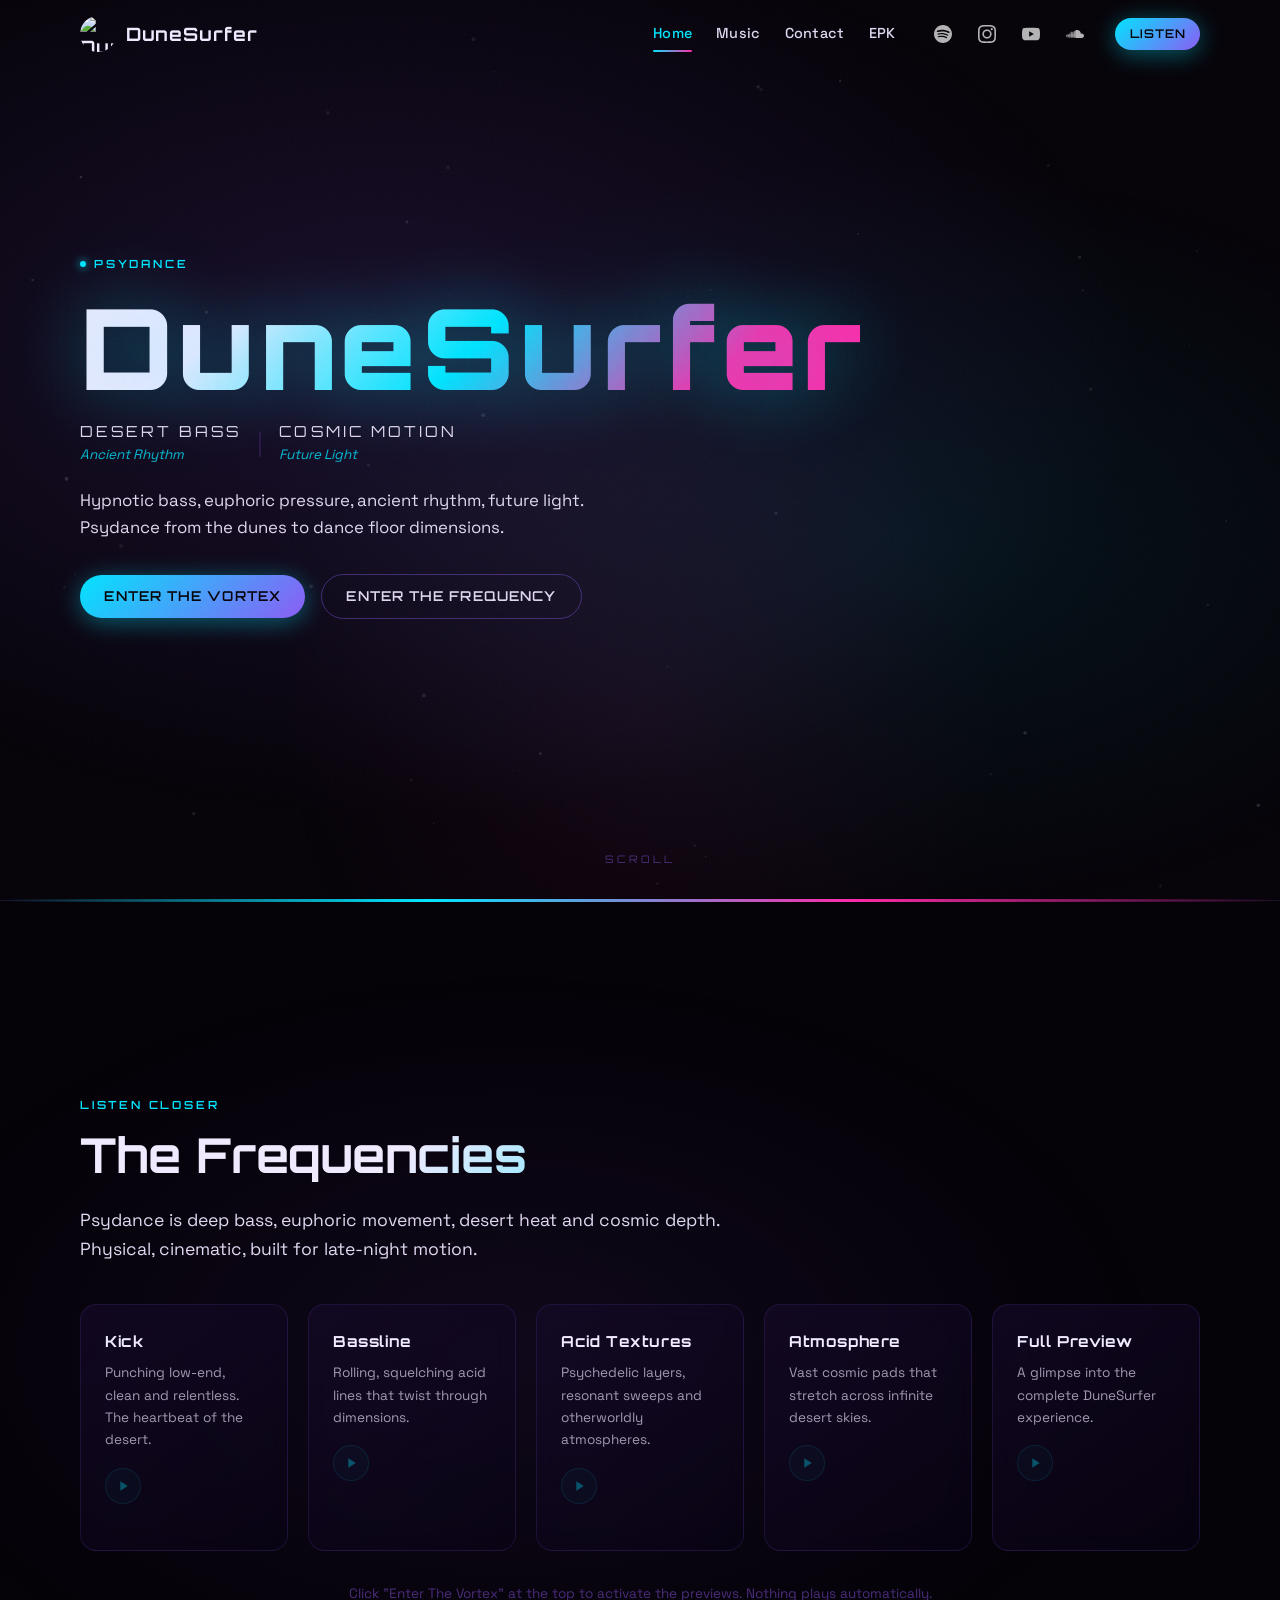
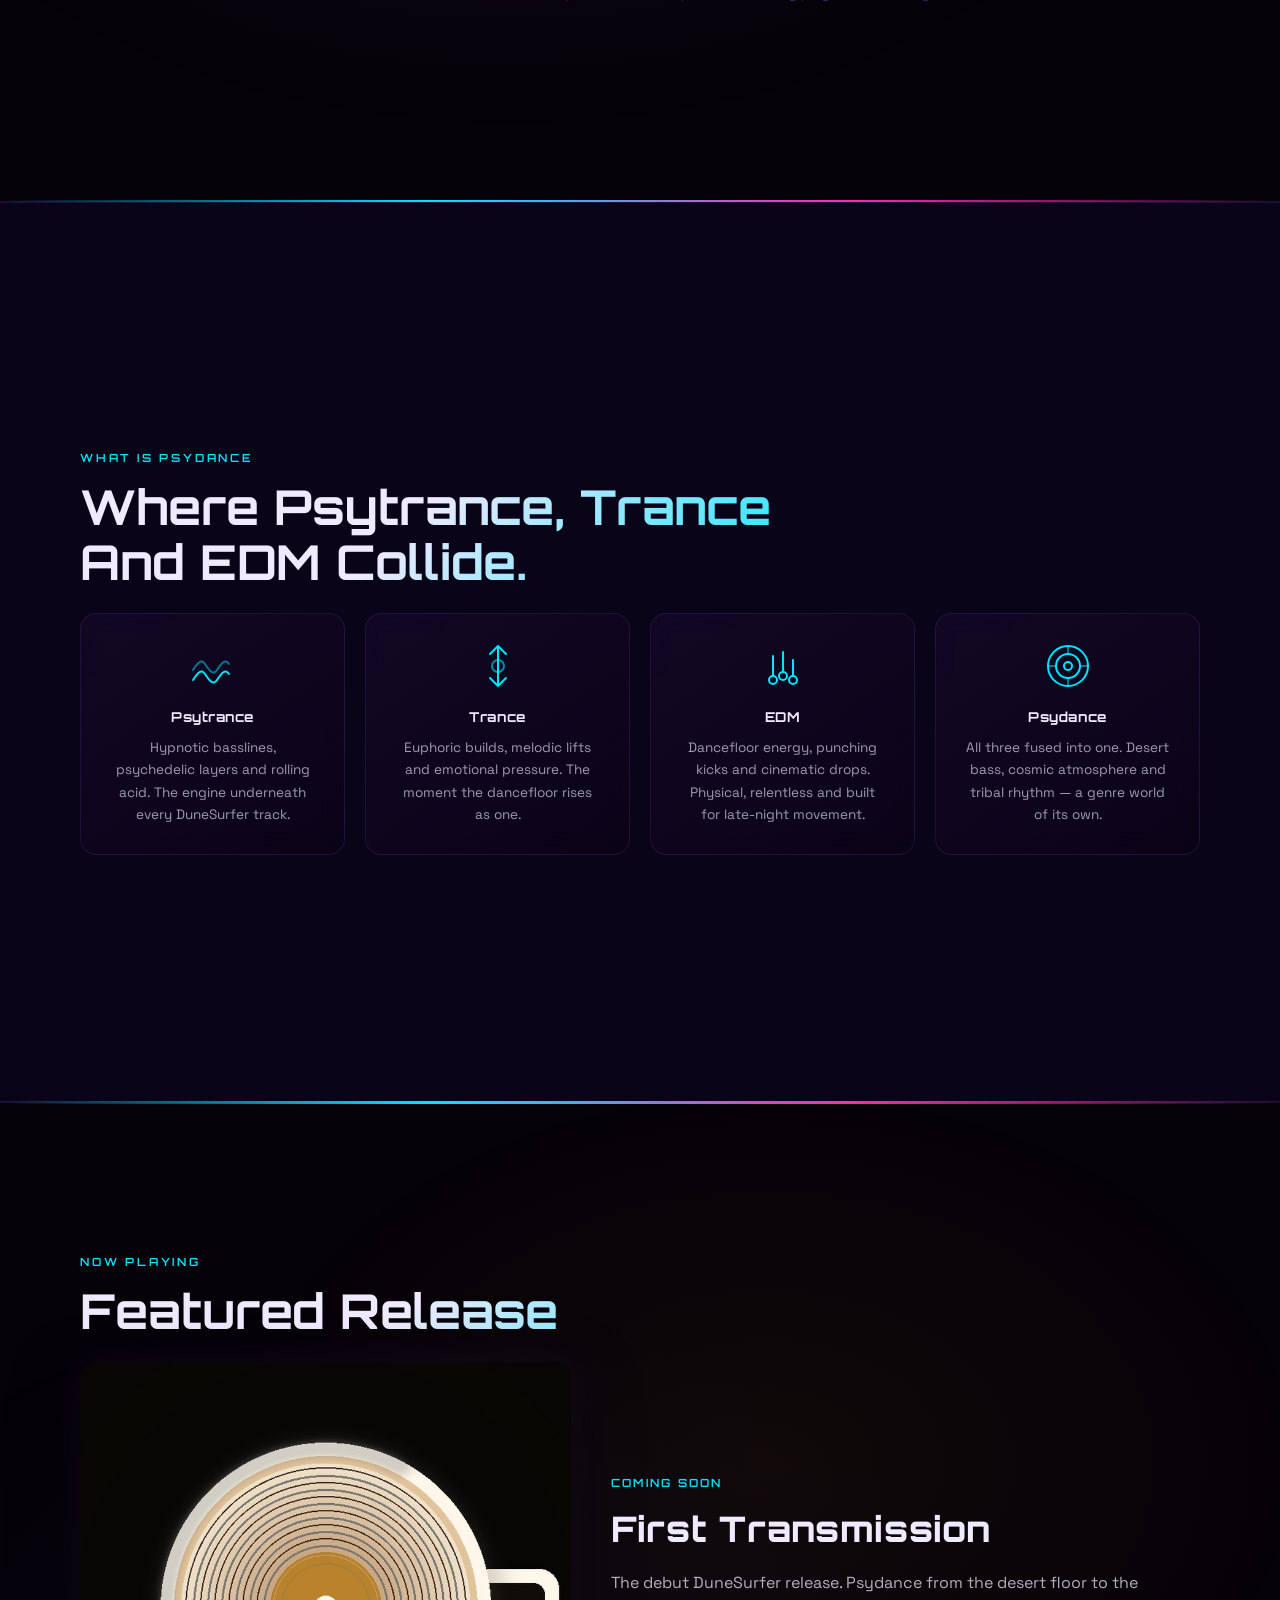
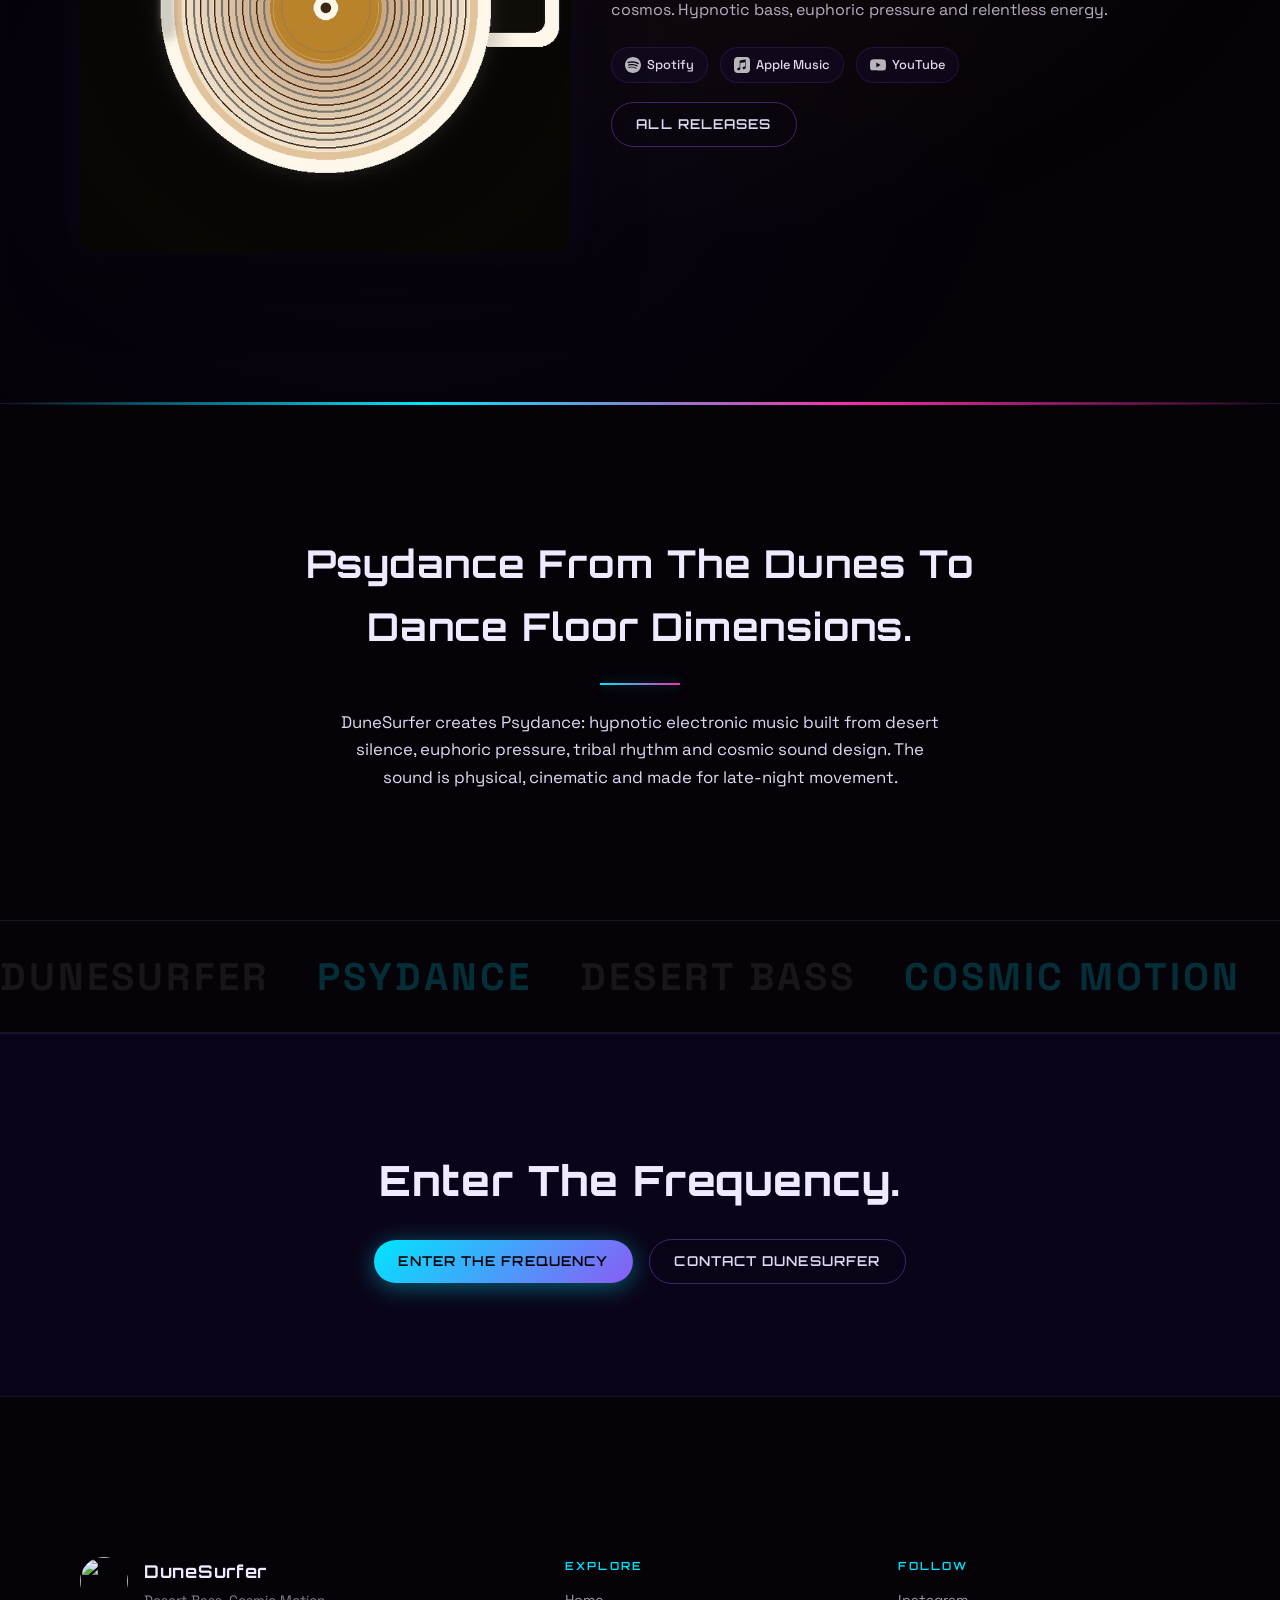
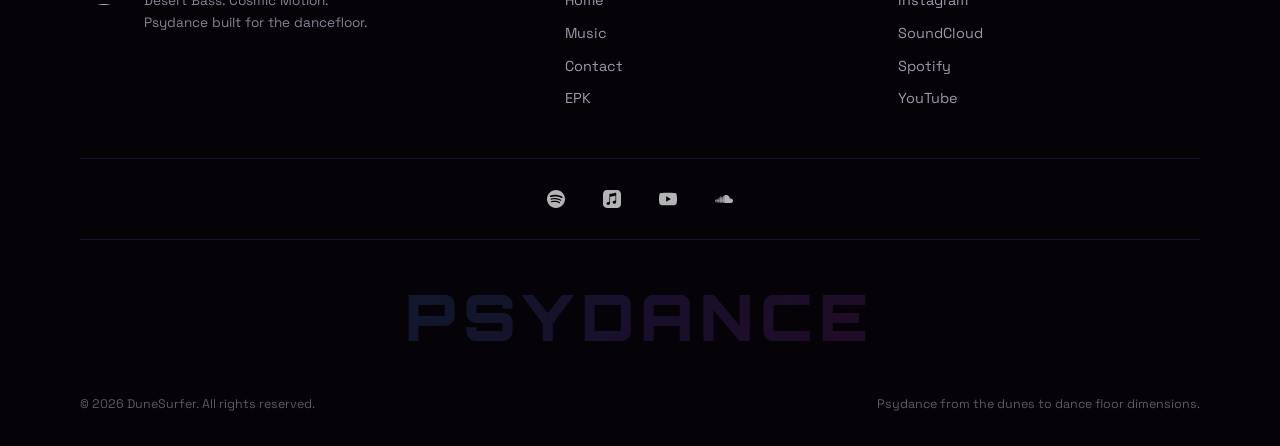
==== commit 4897768e: "Update Psydance identity" ====
--- a/index.html
+++ b/index.html
@@ -206,39 +206,39 @@
     <section class="section-cinematic mood-identity" aria-labelledby="identity-heading">
       <div class="container">
         <span class="section-kicker reveal" data-scramble>What is Psydance</span>
-        <h2 id="identity-heading" class="section-title reveal" data-split-text="words">A Sound Between Earth, Body,<br>Stars And Rhythm.</h2>
+        <h2 id="identity-heading" class="section-title reveal" data-split-text="words">Where Psytrance, Trance<br>And EDM Collide.</h2>
 
         <div class="identity-grid">
           <article class="identity-card glass-card tilt reveal">
             <div class="symbol" aria-hidden="true">
               <svg viewBox="0 0 48 48"><path d="M4 38c4-6 8-12 12-6s8 12 12 6 8-12 12-6" stroke-linecap="round"/><path d="M4 28c4-6 8-12 12-6s8 12 12 6 8-12 12-6" stroke-linecap="round" opacity="0.5"/></svg>
             </div>
-            <h3>Bass</h3>
-            <p>Deep, rolling, physical. Low-end pressure that moves through the body like a desert tremor.</p>
+            <h3>Psytrance</h3>
+            <p>Hypnotic basslines, psychedelic layers and rolling acid. The engine underneath every DuneSurfer track.</p>
           </article>
 
           <article class="identity-card glass-card tilt reveal">
             <div class="symbol" aria-hidden="true">
               <svg viewBox="0 0 48 48"><path d="M24 4v40M16 12l8-8 8 8M16 36l8 8 8-8" stroke-linecap="round" stroke-linejoin="round"/><circle cx="24" cy="24" r="6" opacity="0.6"/></svg>
             </div>
-            <h3>Euphoria</h3>
-            <p>Melodic lift and emotional pressure. The moment the dancefloor rises as one.</p>
+            <h3>Trance</h3>
+            <p>Euphoric builds, melodic lifts and emotional pressure. The moment the dancefloor rises as one.</p>
           </article>
 
           <article class="identity-card glass-card tilt reveal">
             <div class="symbol" aria-hidden="true">
               <svg viewBox="0 0 48 48"><circle cx="14" cy="38" r="4"/><circle cx="24" cy="34" r="4"/><circle cx="34" cy="38" r="4"/><path d="M14 34V14M24 30V10M34 34V18" stroke-linecap="round"/></svg>
             </div>
-            <h3>Ritual</h3>
-            <p>Tribal rhythm and body movement. Ancient percussion patterns that connect you to the earth.</p>
+            <h3>EDM</h3>
+            <p>Dancefloor energy, punching kicks and cinematic drops. Physical, relentless and built for late-night movement.</p>
           </article>
 
           <article class="identity-card glass-card tilt reveal">
             <div class="symbol" aria-hidden="true">
               <svg viewBox="0 0 48 48"><circle cx="24" cy="24" r="4"/><circle cx="24" cy="24" r="12" fill="none"/><circle cx="24" cy="24" r="20" fill="none"/><path d="M24 4v8M24 36v8M4 24h8M36 24h8" stroke-linecap="round" opacity="0.5"/></svg>
             </div>
-            <h3>Cosmos</h3>
-            <p>Psychedelic textures and future atmosphere. Sound design from beyond the visible spectrum.</p>
+            <h3>Psydance</h3>
+            <p>All three fused into one. Desert bass, cosmic atmosphere and tribal rhythm — a genre world of its own.</p>
           </article>
         </div>
       </div>
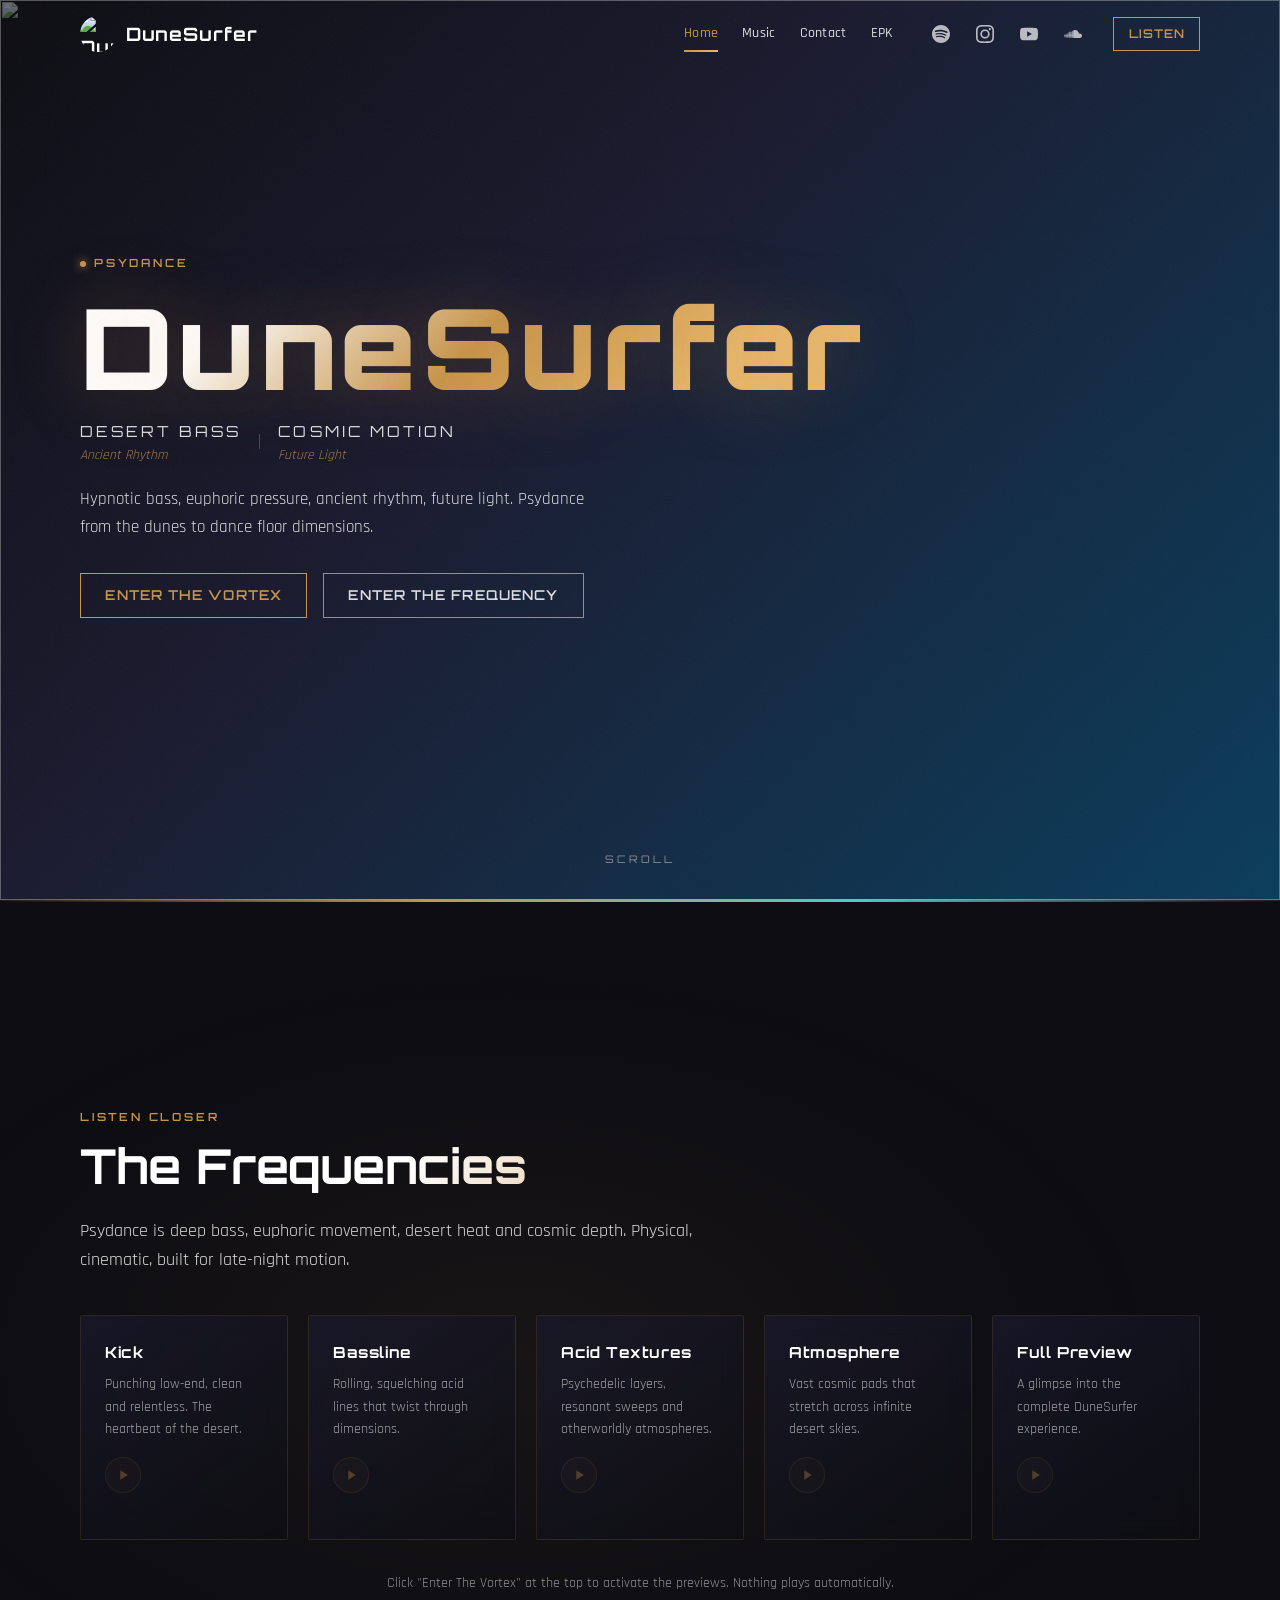
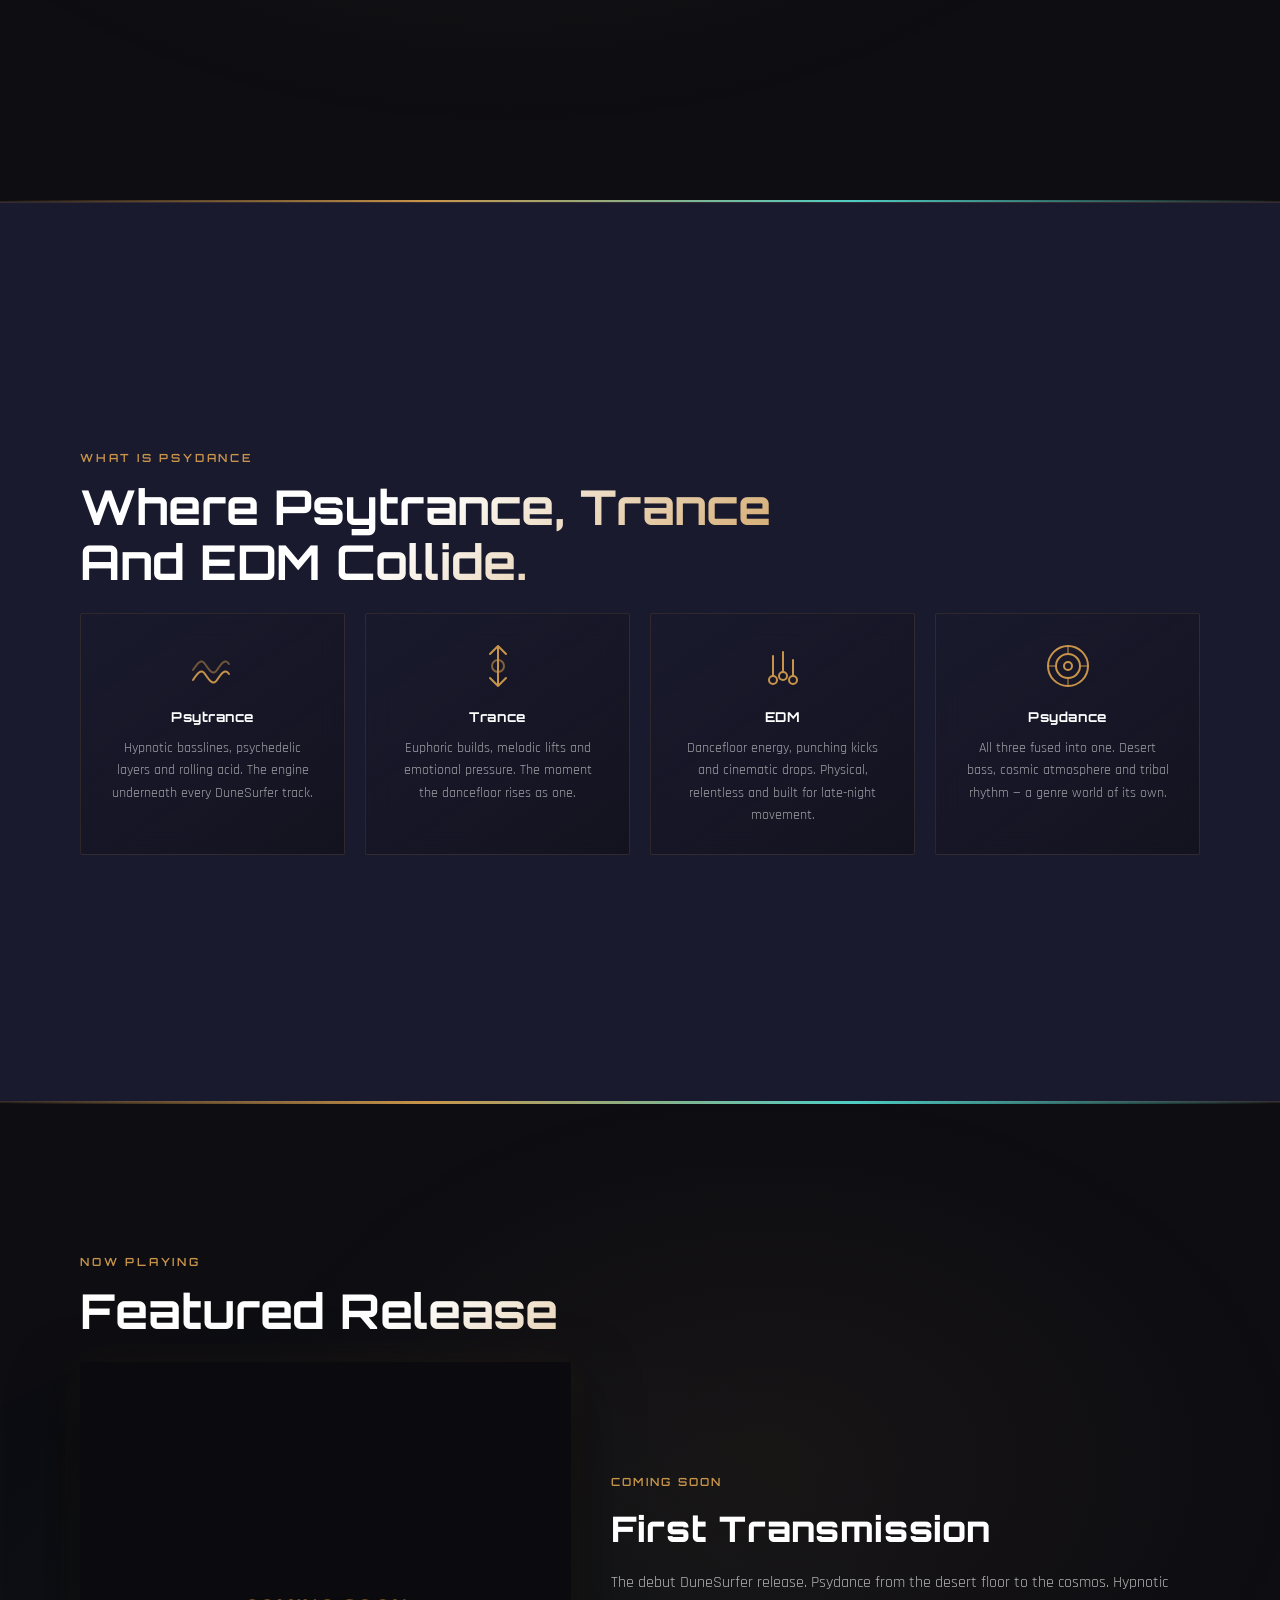
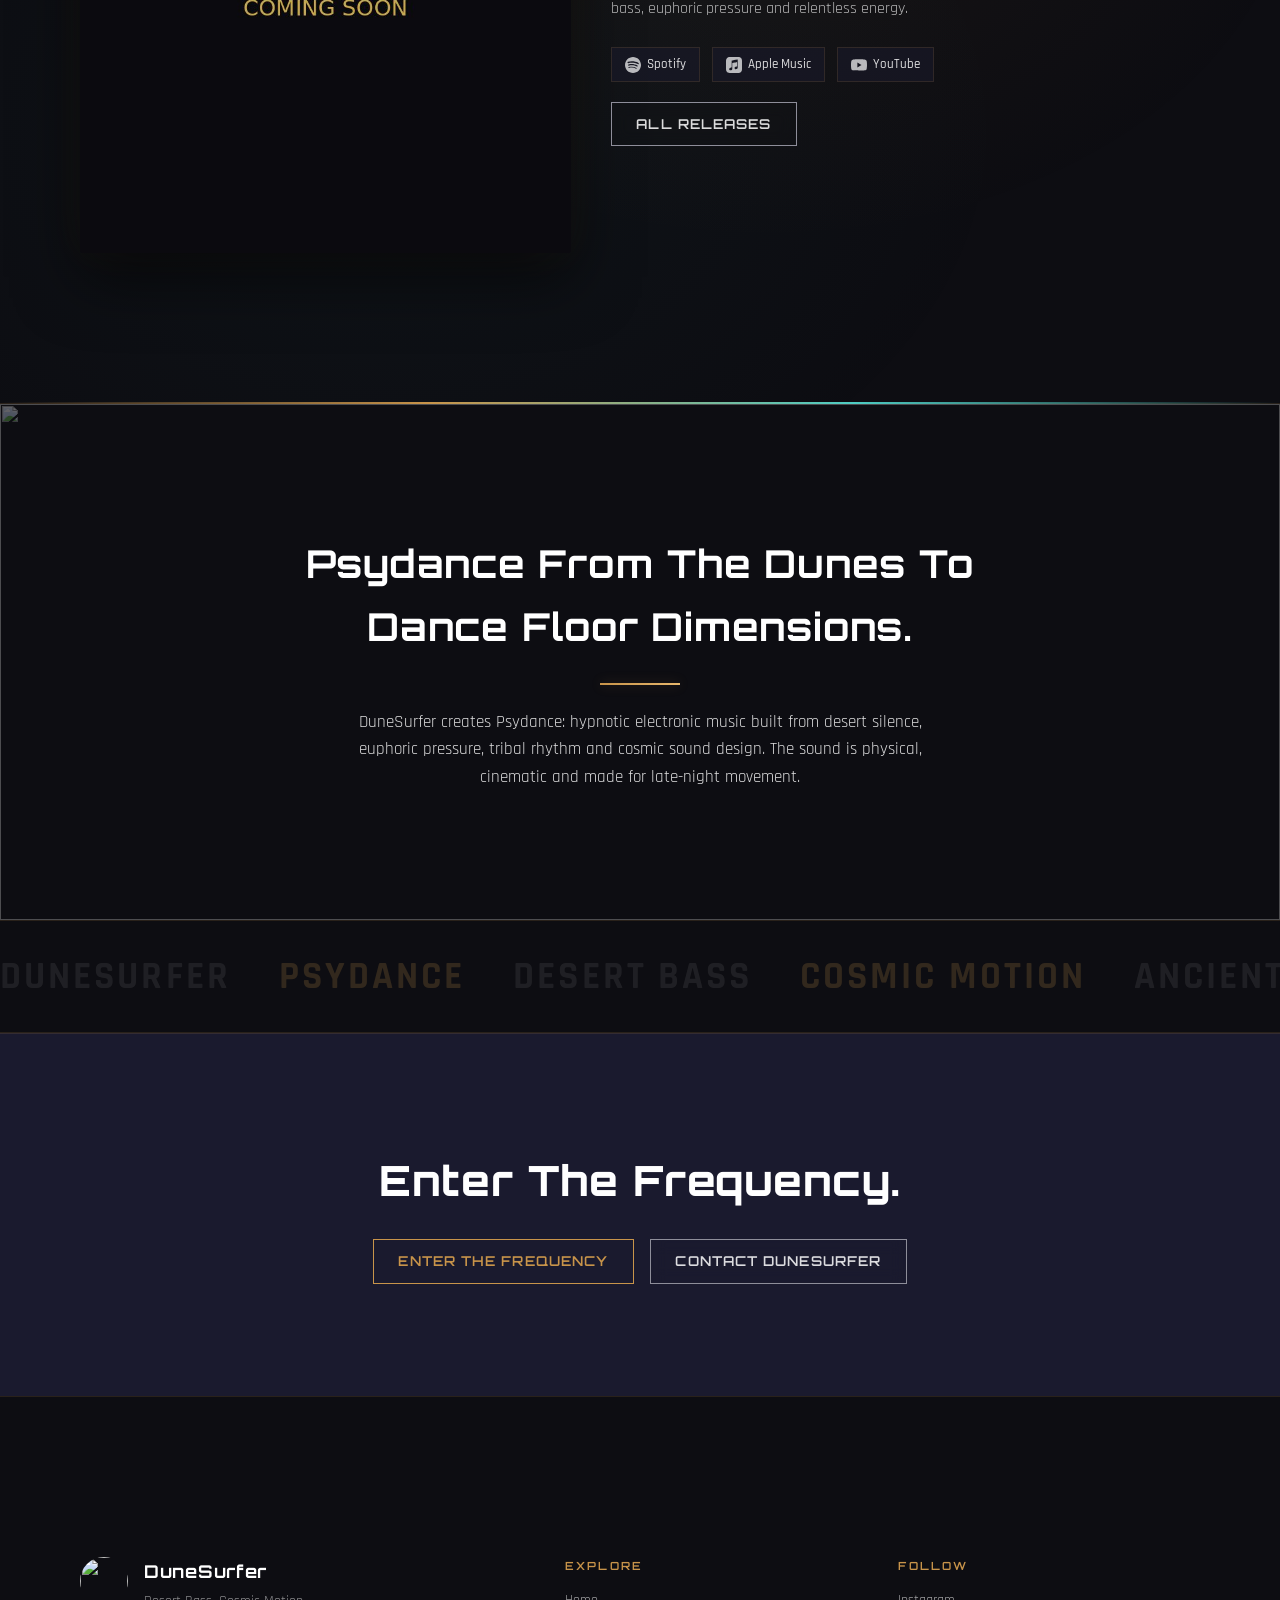
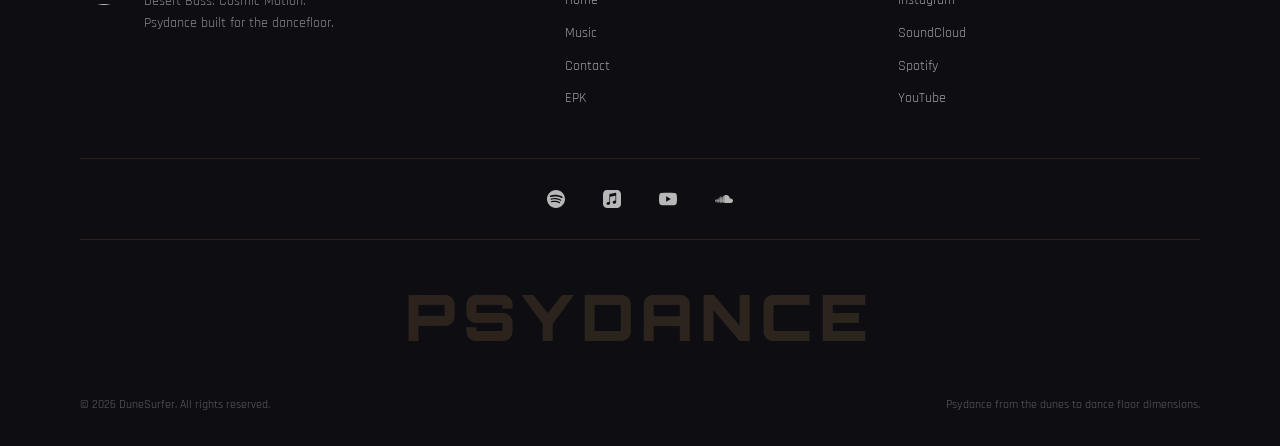
==== commit bc0be5e7: "Deploy updated DuneSurfer site with rebrand" ====
--- a/index.html
+++ b/index.html
@@ -9,9 +9,9 @@
   <meta property="og:type" content="website">
   <meta property="og:title" content="DuneSurfer | Psydance">
   <meta property="og:description" content="Desert bass. Cosmic motion. Built for the dancefloor. DuneSurfer is Psydance.">
-  <meta property="og:image" content="./assets/images/og-image.jpg">
-
-  <link rel="icon" type="image/png" href="./assets/images/favicon.png">
+  <meta property="og:image" content="https://d8j0ntlcm91z4.cloudfront.net/user_39LyNd3yWOiGeUhnS3CdfDw25su/hf_20260711_163922_62706f62-8767-4234-92bd-e904e6ec082e.png">
+
+  <link rel="icon" type="image/webp" href="https://d8j0ntlcm91z4.cloudfront.net/user_39LyNd3yWOiGeUhnS3CdfDw25su/hf_20260711_163904_c5048141-7de4-4a8f-ac16-8fab37a56e08_min.webp">
   <link rel="stylesheet" href="./css/style.css">
 
   <script src="https://cdn.jsdelivr.net/npm/three@0.160.0/build/three.min.js" defer></script>
@@ -40,7 +40,7 @@
   <header class="site-header">
     <div class="header-inner">
       <a class="brand" href="./index.html">
-        <img src="./assets/images/dunesurfer-mark.png" alt="DuneSurfer cosmic mandala mark">
+        <img src="https://d8j0ntlcm91z4.cloudfront.net/user_39LyNd3yWOiGeUhnS3CdfDw25su/hf_20260711_163904_c5048141-7de4-4a8f-ac16-8fab37a56e08_min.webp" alt="DuneSurfer DS monogram">
         DuneSurfer
       </a>
 
@@ -74,7 +74,9 @@
 
   <main id="main">
     <section class="hero" aria-label="DuneSurfer introduction">
-      <div class="hero-bg" aria-hidden="true"></div>
+      <div class="hero-bg" aria-hidden="true">
+        <img class="hero-bg-img" src="https://d8j0ntlcm91z4.cloudfront.net/user_39LyNd3yWOiGeUhnS3CdfDw25su/hf_20260711_163922_62706f62-8767-4234-92bd-e904e6ec082e.png" alt="" aria-hidden="true">
+      </div>
 
       <div class="container hero-grid">
         <div class="hero-copy">
@@ -104,7 +106,7 @@
         <div class="portal-stage hero-stagger" data-parallax="0.15" style="--stagger: 2.5s">
           <div id="sound-portal" aria-hidden="true"></div>
           <div class="portal-fallback">
-            <img class="fallback-mark" src="./assets/images/dunesurfer-mark.png" alt="Glowing cosmic DuneSurfer mandala">
+            <img class="fallback-mark" src="https://d8j0ntlcm91z4.cloudfront.net/user_39LyNd3yWOiGeUhnS3CdfDw25su/hf_20260711_163904_c5048141-7de4-4a8f-ac16-8fab37a56e08_min.webp" alt="DuneSurfer DS monogram">
           </div>
         </div>
       </div>
@@ -283,6 +285,7 @@
     <hr class="glow-section-divider reveal" aria-hidden="true">
 
     <section class="statement mood-statement" aria-labelledby="statement-heading">
+      <img class="section-bg-img" src="https://d8j0ntlcm91z4.cloudfront.net/user_39LyNd3yWOiGeUhnS3CdfDw25su/hf_20260711_234137_3dec0c05-9d6a-41ea-ad6e-d02907a5def2.png" alt="" aria-hidden="true">
       <div class="container">
         <h2 id="statement-heading" class="reveal" data-split-text="words">Psydance From The Dunes To Dance Floor Dimensions.</h2>
         <hr class="glow-divider">
@@ -320,7 +323,7 @@
 
       <div class="footer-grid">
         <div class="footer-brand">
-          <img src="./assets/images/dunesurfer-mark.png" alt="">
+          <img src="https://d8j0ntlcm91z4.cloudfront.net/user_39LyNd3yWOiGeUhnS3CdfDw25su/hf_20260711_163904_c5048141-7de4-4a8f-ac16-8fab37a56e08_min.webp" alt="">
           <div>
             <h2>DuneSurfer</h2>
             <p>Desert Bass. Cosmic Motion.<br>Psydance built for the dancefloor.</p>
--- a/css/style.css
+++ b/css/style.css
@@ -3,31 +3,49 @@
    ======================================================== */
 
 /* ---------- Google Fonts ---------- */
-@import url('https://fonts.googleapis.com/css2?family=Orbitron:wght@400;500;600;700;800;900&family=Space+Grotesk:wght@400;500;600;700&display=swap');
+@import url('https://fonts.googleapis.com/css2?family=Orbitron:wght@400;500;600;700;800;900&family=Rajdhani:wght@400;500;600;700&display=swap');
 
 /* ---------- Design Tokens ---------- */
 :root {
-  --color-void:        #050208;
-  --color-abyss:       #0a0418;
-  --color-nebula:      #150a28;
-  --color-stardust:    #e0d8f0;
-  --color-starlight:   #f0eaff;
-  --color-cyan:        #00e5ff;
-  --color-magenta:     #ff2aaa;
-  --color-violet:      #8b5cf6;
-  --color-deep-purple: #6b21a8;
-  --color-muted:       #4a2d7a;
-  --color-line:        rgba(139, 92, 246, 0.15);
-  --color-glow:        rgba(0, 229, 255, 0.40);
-  --color-glow-mag:    rgba(255, 42, 170, 0.35);
-  --color-amber:       #C4841D;
-  --color-sand:        #8B6914;
+  --ds-gold:        #C8944A;
+  --ds-gold-light:  #E8B86D;
+  --ds-gold-pale:   #F4D9A0;
+  --ds-sand:        #D4B896;
+  --ds-teal:        #4ECDC4;
+  --ds-teal-deep:   #0E6B6B;
+  --ds-teal-light:  #8EEAE3;
+  --ds-cyan:        #00D4FF;
+  --ds-black:       #0D0D12;
+  --ds-dark:        #1A1A2E;
+  --ds-dark-mid:    #16213E;
+  --ds-grey:        #2A2A3E;
+  --ds-grey-light:  #8E8E9A;
+  --ds-white:       #FFFFFF;
+  --ds-white-soft:  rgba(255, 255, 255, 0.85);
+  --ds-white-muted: rgba(255, 255, 255, 0.5);
+
+  --ds-gradient-hero:    linear-gradient(135deg, #0D0D12 0%, #1A1A2E 40%, #0A3D5C 100%);
+  --ds-gradient-gold:    linear-gradient(135deg, #C8944A, #E8B86D);
+  --ds-gradient-section: linear-gradient(180deg, #0D0D12 0%, #1A1A2E 100%);
+
+  --color-void:     var(--ds-black);
+  --color-abyss:    var(--ds-dark);
+  --color-nebula:   var(--ds-dark-mid);
+  --color-stardust: var(--ds-white-soft);
+  --color-starlight: var(--ds-white);
+  --color-cyan:     var(--ds-teal);
+  --color-magenta:  var(--ds-gold-light);
+  --color-violet:   var(--ds-gold);
+  --color-muted:    var(--ds-grey-light);
+  --color-line:     rgba(200, 148, 74, 0.15);
+  --color-glow:     rgba(200, 148, 74, 0.30);
+  --color-glow-mag: rgba(78, 205, 196, 0.25);
 
   --font-display: 'Orbitron', sans-serif;
-  --font-body:    'Space Grotesk', sans-serif;
-
-  --radius-card: 16px;
-  --radius-pill: 999px;
+  --font-body:    'Rajdhani', sans-serif;
+
+  --radius-card: 2px;
+  --radius-pill: 0;
   --ease-out:    cubic-bezier(0.22, 1, 0.36, 1);
 }
 
@@ -50,25 +68,25 @@
 }
 
 img { max-width: 100%; height: auto; display: block; }
-a { color: var(--color-cyan); text-decoration: none; transition: color 0.2s; }
-a:hover { color: var(--color-magenta); }
+a { color: var(--ds-teal); text-decoration: none; transition: color 0.2s; }
+a:hover { color: var(--ds-gold); }
 ul { list-style: none; }
 button { cursor: pointer; font: inherit; }
-strong { color: var(--color-starlight); font-weight: 600; }
-em { font-style: italic; color: var(--color-cyan); }
+strong { color: var(--ds-white); font-weight: 600; }
+em { font-style: italic; color: var(--ds-gold); }
 
 /* ---------- Accessibility ---------- */
 .skip-link {
   position: absolute; top: -100%; left: 16px;
-  background: var(--color-cyan); color: var(--color-void);
-  padding: 0.6em 1.2em; border-radius: var(--radius-pill);
+  background: var(--ds-gold); color: var(--ds-black);
+  padding: 0.6em 1.2em; border-radius: 0;
   font-weight: 600; z-index: 9999;
 }
 .skip-link:focus { top: 16px; }
 .visually-hidden { position: absolute; width: 1px; height: 1px; overflow: hidden; clip: rect(0,0,0,0); white-space: nowrap; }
 
 :focus-visible {
-  outline: 2px solid var(--color-cyan);
+  outline: 2px solid var(--ds-gold);
   outline-offset: 3px;
 }
 
@@ -76,13 +94,15 @@
 .scroll-progress {
   position: fixed; top: 0; left: 0;
   width: 100%; height: 2px; z-index: 1000;
-  background: linear-gradient(90deg, var(--color-cyan), var(--color-magenta), var(--color-violet));
+  background: var(--ds-gradient-gold);
   transform-origin: left; transform: scaleX(0);
   pointer-events: none;
 }
 
 /* ---------- Container ---------- */
 .container {
+  position: relative;
+  z-index: 1;
   width: 100%;
   max-width: 1200px;
   margin: 0 auto;
@@ -101,7 +121,7 @@
   font-weight: 600;
   letter-spacing: 0.25em;
   text-transform: uppercase;
-  color: var(--color-cyan);
+  color: var(--ds-gold);
   margin-bottom: 0.75rem;
 }
 
@@ -110,8 +130,8 @@
   font-size: clamp(1.8rem, 4.5vw, 3rem);
   font-weight: 700;
   line-height: 1.15;
-  color: var(--color-starlight);
-  background: linear-gradient(135deg, var(--color-starlight) 30%, var(--color-cyan) 70%, var(--color-magenta));
+  color: var(--ds-white);
+  background: linear-gradient(135deg, var(--ds-white) 30%, var(--ds-gold) 70%, var(--ds-gold-light));
   -webkit-background-clip: text;
   background-clip: text;
   -webkit-text-fill-color: transparent;
@@ -145,7 +165,7 @@
   transition: background 0.3s, backdrop-filter 0.3s;
 }
 .site-header.scrolled {
-  background: rgba(5, 2, 8, 0.85);
+  background: rgba(13, 13, 18, 0.9);
   backdrop-filter: blur(18px) saturate(1.4);
   -webkit-backdrop-filter: blur(18px) saturate(1.4);
   border-bottom: 1px solid var(--color-line);
@@ -167,12 +187,12 @@
   font-family: var(--font-display);
   font-size: 1.15rem;
   font-weight: 700;
-  color: var(--color-starlight);
+  color: var(--ds-white);
   text-decoration: none;
   letter-spacing: 0.05em;
 }
 .brand img { width: 36px; height: 36px; border-radius: 50%; }
-.brand:hover { color: var(--color-cyan); }
+.brand:hover { color: var(--ds-gold); }
 
 .main-nav {
   display: flex;
@@ -189,14 +209,14 @@
   transition: color 0.2s;
   letter-spacing: 0.02em;
 }
-.nav-link:hover { color: var(--color-cyan); }
-.nav-link[aria-current="page"] { color: var(--color-cyan); }
+.nav-link:hover { color: var(--ds-gold); }
+.nav-link[aria-current="page"] { color: var(--ds-gold); }
 .nav-link[aria-current="page"]::after {
   content: '';
   position: absolute; left: 0; bottom: -6px;
   width: 100%; height: 2px;
-  background: linear-gradient(90deg, var(--color-cyan), var(--color-magenta));
-  border-radius: 2px;
+  background: var(--ds-gradient-gold);
+  border-radius: 0;
 }
 
 .nav-socials {
@@ -255,25 +275,27 @@
 .btn:hover { transform: translateY(-2px); }
 
 .btn-primary {
-  background: linear-gradient(135deg, var(--color-cyan), var(--color-violet));
-  color: var(--color-void);
-  box-shadow: 0 4px 24px var(--color-glow);
+  background: transparent;
+  color: var(--ds-gold);
+  border: 1px solid var(--ds-gold);
+  box-shadow: none;
 }
 .btn-primary:hover {
-  box-shadow: 0 8px 40px var(--color-glow);
-  color: var(--color-void);
+  background: var(--ds-gold);
+  color: var(--ds-black);
+  box-shadow: 0 8px 40px rgba(200, 148, 74, 0.25);
 }
 
 .btn-secondary {
   background: transparent;
-  color: var(--color-stardust);
-  border: 1px solid rgba(139, 92, 246, 0.4);
+  color: var(--ds-white-soft);
+  border: 1px solid var(--ds-grey-light);
   backdrop-filter: blur(8px);
 }
 .btn-secondary:hover {
-  border-color: var(--color-cyan);
-  color: var(--color-cyan);
-  box-shadow: 0 0 20px rgba(0, 229, 255, 0.15);
+  border-color: var(--ds-gold);
+  color: var(--ds-gold);
+  box-shadow: 0 0 20px rgba(200, 148, 74, 0.12);
 }
 
 .btn-small { padding: 0.5em 1.2em; font-size: 0.75rem; }
@@ -281,7 +303,7 @@
 /* ======================== GLASS CARD ======================== */
 .glass-card {
   position: relative;
-  background: linear-gradient(145deg, rgba(21, 10, 40, 0.7), rgba(10, 4, 24, 0.5));
+  background: linear-gradient(145deg, rgba(26, 26, 46, 0.7), rgba(13, 13, 18, 0.5));
   border: 1px solid var(--color-line);
   border-radius: var(--radius-card);
   backdrop-filter: blur(12px);
@@ -294,7 +316,7 @@
   position: absolute; inset: 0;
   background: radial-gradient(
     600px circle at var(--mx, 50%) var(--my, 50%),
-    rgba(0, 229, 255, 0.06),
+    rgba(200, 148, 74, 0.05),
     transparent 60%
   );
   pointer-events: none;
@@ -303,15 +325,15 @@
 }
 .glass-card:hover::before { opacity: 1; }
 .glass-card:hover {
-  border-color: rgba(0, 229, 255, 0.3);
-  box-shadow: 0 24px 64px rgba(0, 0, 0, 0.5), 0 0 30px rgba(0, 229, 255, 0.08);
+  border-color: rgba(200, 148, 74, 0.3);
+  box-shadow: 0 24px 64px rgba(0, 0, 0, 0.5), 0 0 30px rgba(200, 148, 74, 0.08);
 }
 
 /* shimmer sweep on hover */
 .glass-card::after {
   content: '';
   position: absolute; inset: 0;
-  background: linear-gradient(105deg, transparent 40%, rgba(0, 229, 255, 0.04) 45%, rgba(0, 229, 255, 0.08) 50%, rgba(0, 229, 255, 0.04) 55%, transparent 60%);
+  background: linear-gradient(105deg, transparent 40%, rgba(200, 148, 74, 0.04) 45%, rgba(200, 148, 74, 0.08) 50%, rgba(200, 148, 74, 0.04) 55%, transparent 60%);
   transform: translateX(-100%);
   pointer-events: none;
 }
@@ -334,10 +356,29 @@
 
 .hero-bg {
   position: absolute; inset: 0;
-  background: radial-gradient(ellipse at 30% 40%, rgba(139, 92, 246, 0.15) 0%, transparent 60%),
-              radial-gradient(ellipse at 70% 60%, rgba(0, 229, 255, 0.08) 0%, transparent 50%),
-              radial-gradient(ellipse at 50% 80%, rgba(255, 42, 170, 0.06) 0%, transparent 40%);
+  background: var(--ds-gradient-hero),
+              radial-gradient(ellipse at 30% 40%, rgba(200, 148, 74, 0.1) 0%, transparent 60%),
+              radial-gradient(ellipse at 70% 60%, rgba(78, 205, 196, 0.06) 0%, transparent 50%);
   pointer-events: none;
+  overflow: hidden;
+}
+.hero-bg-img {
+  position: absolute; inset: 0;
+  width: 100%; height: 100%;
+  object-fit: cover;
+  opacity: 0.4;
+  mix-blend-mode: screen;
+  pointer-events: none;
+  z-index: 0;
+}
+.section-bg-img {
+  position: absolute; inset: 0;
+  width: 100%; height: 100%;
+  object-fit: cover;
+  opacity: 0.35;
+  mix-blend-mode: screen;
+  pointer-events: none;
+  z-index: 0;
 }
 
 .hero-grain {
@@ -366,19 +407,19 @@
   font-weight: 600;
   letter-spacing: 0.25em;
   text-transform: uppercase;
-  color: var(--color-cyan);
+  color: var(--ds-gold);
   margin-bottom: 1rem;
 }
 .hero-eyebrow .dot {
   width: 6px; height: 6px;
   border-radius: 50%;
-  background: var(--color-cyan);
-  box-shadow: 0 0 8px var(--color-cyan);
+  background: var(--ds-gold);
+  box-shadow: 0 0 8px var(--ds-gold);
   animation: pulse-dot 2s ease-in-out infinite;
 }
 @keyframes pulse-dot {
-  0%, 100% { opacity: 1; box-shadow: 0 0 8px var(--color-cyan); }
-  50% { opacity: 0.5; box-shadow: 0 0 16px var(--color-cyan); }
+  0%, 100% { opacity: 1; box-shadow: 0 0 8px var(--ds-gold); }
+  50% { opacity: 0.5; box-shadow: 0 0 16px var(--ds-gold); }
 }
 
 .hero-title {
@@ -387,13 +428,13 @@
   font-weight: 900;
   line-height: 1.05;
   letter-spacing: 0.04em;
-  background: linear-gradient(135deg, var(--color-starlight) 20%, var(--color-cyan) 50%, var(--color-magenta) 80%);
+  background: linear-gradient(135deg, var(--ds-white) 20%, var(--ds-gold) 50%, var(--ds-gold-light) 80%);
   -webkit-background-clip: text;
   background-clip: text;
   -webkit-text-fill-color: transparent;
   margin-bottom: 0.75rem;
-  text-shadow: 0 0 80px rgba(0, 229, 255, 0.3);
-  filter: drop-shadow(0 0 40px rgba(0, 229, 255, 0.15));
+  text-shadow: 0 0 80px rgba(200, 148, 74, 0.2);
+  filter: drop-shadow(0 0 40px rgba(200, 148, 74, 0.1));
 }
 
 .hero-tagline-wrap {
@@ -418,7 +459,7 @@
 }
 .hero-subtitle {
   font-size: 0.85rem;
-  color: var(--color-cyan);
+  color: var(--ds-teal);
   opacity: 0.8;
 }
 
@@ -442,15 +483,15 @@
   align-items: center;
   gap: 0.4rem;
   font-size: 0.8rem;
-  color: var(--color-cyan);
+  color: var(--ds-teal);
   font-weight: 500;
 }
 .sound-status.active { display: inline-flex; }
 .pulse-dot {
   width: 6px; height: 6px;
   border-radius: 50%;
-  background: var(--color-cyan);
-  box-shadow: 0 0 8px var(--color-cyan);
+  background: var(--ds-teal);
+  box-shadow: 0 0 8px var(--ds-teal);
   animation: pulse-dot 1.5s ease-in-out infinite;
 }
 
@@ -480,7 +521,7 @@
   width: 60%;
   border-radius: 50%;
   animation: breathe 4s ease-in-out infinite;
-  filter: drop-shadow(0 0 30px var(--color-cyan)) drop-shadow(0 0 60px var(--color-violet));
+  filter: drop-shadow(0 0 30px var(--ds-gold)) drop-shadow(0 0 60px var(--ds-teal-deep));
 }
 @keyframes breathe {
   0%, 100% { transform: scale(1); opacity: 0.8; }
@@ -538,21 +579,21 @@
 .play-btn {
   width: 36px; height: 36px;
   border-radius: 50%;
-  border: 1px solid rgba(0, 229, 255, 0.3);
-  background: rgba(0, 229, 255, 0.08);
+  border: 1px solid rgba(200, 148, 74, 0.3);
+  background: rgba(200, 148, 74, 0.08);
   display: inline-flex;
   align-items: center; justify-content: center;
   transition: background 0.2s, border-color 0.2s, box-shadow 0.3s;
   flex-shrink: 0;
 }
-.play-btn svg { width: 16px; height: 16px; fill: var(--color-cyan); }
+.play-btn svg { width: 16px; height: 16px; fill: var(--ds-gold); }
 .play-btn .icon-pause { display: none; }
 .play-btn[aria-pressed="true"] .icon-play { display: none; }
 .play-btn[aria-pressed="true"] .icon-pause { display: block; }
 .play-btn:hover {
-  background: rgba(0, 229, 255, 0.15);
-  border-color: var(--color-cyan);
-  box-shadow: 0 0 16px rgba(0, 229, 255, 0.2);
+  background: rgba(200, 148, 74, 0.15);
+  border-color: var(--ds-gold);
+  box-shadow: 0 0 16px rgba(200, 148, 74, 0.2);
 }
 .play-btn[aria-disabled="true"] { opacity: 0.35; pointer-events: none; }
 
@@ -570,7 +611,7 @@
   transition: background 0.3s;
 }
 .waveform.active span {
-  background: var(--color-cyan);
+  background: var(--ds-teal);
   animation: waveBar 0.6s ease-in-out infinite alternate;
 }
 @keyframes waveBar {
@@ -580,7 +621,7 @@
 .capsule-status {
   display: block;
   font-size: 0.75rem;
-  color: var(--color-cyan);
+  color: var(--ds-teal);
   min-height: 1.2em;
   margin-top: 0.5rem;
 }
@@ -610,7 +651,7 @@
 .identity-card .symbol svg {
   width: 100%; height: 100%;
   fill: none;
-  stroke: var(--color-cyan);
+  stroke: var(--ds-gold);
   stroke-width: 2;
 }
 .identity-card h3 {
@@ -637,7 +678,7 @@
 .cover-frame {
   border-radius: var(--radius-card);
   overflow: hidden;
-  box-shadow: 0 24px 64px rgba(0, 0, 0, 0.6), 0 0 40px rgba(139, 92, 246, 0.1);
+  box-shadow: 0 24px 64px rgba(0, 0, 0, 0.6), 0 0 40px rgba(200, 148, 74, 0.08);
 }
 .cover-frame img {
   width: 100%;
@@ -652,7 +693,7 @@
   font-weight: 600;
   letter-spacing: 0.2em;
   text-transform: uppercase;
-  color: var(--color-cyan);
+  color: var(--ds-gold);
   margin-bottom: 0.5rem;
 }
 .featured-panel h3 {
@@ -692,19 +733,21 @@
   color: var(--color-stardust);
   border: 1px solid var(--color-line);
   border-radius: var(--radius-pill);
-  background: rgba(21, 10, 40, 0.5);
+  background: rgba(26, 26, 46, 0.5);
   transition: border-color 0.2s, color 0.2s, box-shadow 0.3s;
   text-decoration: none;
 }
 .platform-btn img { width: 16px; height: 16px; filter: brightness(0) invert(1); opacity: 0.7; }
 .platform-btn:hover {
-  border-color: var(--color-cyan);
-  color: var(--color-cyan);
-  box-shadow: 0 0 16px rgba(0, 229, 255, 0.1);
+  border-color: var(--ds-gold);
+  color: var(--ds-gold);
+  box-shadow: 0 0 16px rgba(200, 148, 74, 0.1);
 }
 
 /* ======================== STATEMENT ======================== */
 .statement {
+  position: relative;
+  overflow: hidden;
   text-align: center;
   padding: clamp(5rem, 12vw, 8rem) 0;
 }
@@ -728,9 +771,9 @@
   width: 80px;
   height: 2px;
   border: none;
-  background: linear-gradient(90deg, var(--color-cyan), var(--color-magenta));
+  background: var(--ds-gradient-gold);
   margin: 0 auto 1.5rem;
-  box-shadow: 0 0 12px var(--color-glow);
+  box-shadow: 0 0 12px rgba(200, 148, 74, 0.3);
 }
 
 /* ======================== CTA FINAL ======================== */
@@ -751,6 +794,8 @@
 
 /* ======================== PAGE HERO (inner pages) ======================== */
 .page-hero {
+  position: relative;
+  overflow: hidden;
   padding-top: clamp(8rem, 16vw, 10rem);
   padding-bottom: clamp(3rem, 6vw, 5rem);
 }
@@ -758,8 +803,8 @@
   font-family: var(--font-display);
   font-size: clamp(2rem, 5vw, 3.5rem);
   font-weight: 800;
-  color: var(--color-starlight);
-  background: linear-gradient(135deg, var(--color-starlight) 30%, var(--color-cyan) 70%, var(--color-magenta));
+  color: var(--ds-white);
+  background: linear-gradient(135deg, var(--ds-white) 30%, var(--ds-gold) 70%, var(--ds-gold-light));
   -webkit-background-clip: text;
   background-clip: text;
   -webkit-text-fill-color: transparent;
@@ -793,7 +838,7 @@
 }
 .release-card .release-artist {
   font-size: 0.8rem;
-  color: var(--color-cyan);
+  color: var(--ds-teal);
   margin-bottom: 0.25rem;
 }
 .release-card .release-date {
@@ -845,7 +890,7 @@
   font-family: var(--font-body);
   font-size: 0.95rem;
   color: var(--color-starlight);
-  background: rgba(10, 4, 24, 0.6);
+  background: rgba(13, 13, 18, 0.6);
   border: 1px solid var(--color-line);
   border-radius: 10px;
   transition: border-color 0.2s, box-shadow 0.2s;
@@ -854,12 +899,12 @@
 .contact-form select:focus,
 .contact-form textarea:focus {
   outline: none;
-  border-color: var(--color-cyan);
-  box-shadow: 0 0 12px rgba(0, 229, 255, 0.15);
+  border-color: var(--ds-gold);
+  box-shadow: 0 0 12px rgba(200, 148, 74, 0.15);
 }
 .contact-form textarea { min-height: 140px; resize: vertical; }
 .contact-form select { cursor: pointer; }
-.contact-form select option { background: var(--color-abyss); color: var(--color-stardust); }
+.contact-form select option { background: var(--ds-dark); color: var(--ds-white-soft); }
 
 .error-msg {
   font-size: 0.78rem;
@@ -908,7 +953,7 @@
   color: var(--color-stardust);
   opacity: 0.7;
 }
-.contact-card .detail:hover { color: var(--color-cyan); opacity: 1; }
+.contact-card .detail:hover { color: var(--ds-gold); opacity: 1; }
 
 /* ======================== EPK ======================== */
 .epk-bio-grid {
@@ -939,7 +984,7 @@
   font-weight: 600;
   letter-spacing: 0.15em;
   text-transform: uppercase;
-  color: var(--color-cyan);
+  color: var(--ds-gold);
 }
 .epk-meta dd {
   font-size: 0.95rem;
@@ -1031,7 +1076,7 @@
 }
 .footer-wave span {
   flex: 1;
-  background: linear-gradient(to top, var(--color-cyan), var(--color-violet));
+  background: linear-gradient(to top, var(--ds-teal), var(--ds-gold));
   border-radius: 1px 1px 0 0;
   animation: footerBar 1.2s ease-in-out infinite alternate;
 }
@@ -1071,7 +1116,7 @@
   font-weight: 600;
   letter-spacing: 0.2em;
   text-transform: uppercase;
-  color: var(--color-cyan);
+  color: var(--ds-gold);
   margin-bottom: 0.75rem;
 }
 .footer-col li { margin-bottom: 0.4rem; }
@@ -1081,7 +1126,7 @@
   opacity: 0.7;
   transition: opacity 0.2s, color 0.2s;
 }
-.footer-col a:hover { opacity: 1; color: var(--color-cyan); }
+.footer-col a:hover { opacity: 1; color: var(--ds-gold); }
 
 .footer-platforms {
   display: flex;
@@ -1100,7 +1145,7 @@
   text-align: center;
   letter-spacing: 0.1em;
   text-transform: uppercase;
-  background: linear-gradient(135deg, var(--color-cyan), var(--color-violet), var(--color-magenta));
+  background: var(--ds-gradient-gold);
   -webkit-background-clip: text;
   background-clip: text;
   -webkit-text-fill-color: transparent;
@@ -1157,7 +1202,7 @@
     flex-direction: column;
     justify-content: center;
     gap: 2rem;
-    background: rgba(5, 2, 8, 0.97);
+    background: rgba(13, 13, 18, 0.97);
     backdrop-filter: blur(24px);
     -webkit-backdrop-filter: blur(24px);
     opacity: 0;
@@ -1197,7 +1242,7 @@
   font-size: clamp(1.8rem, 5vw, 3rem);
   font-weight: 900;
   letter-spacing: 0.06em;
-  background: linear-gradient(135deg, var(--color-starlight) 20%, var(--color-cyan) 50%, var(--color-magenta) 80%);
+  background: linear-gradient(135deg, var(--ds-white) 20%, var(--ds-gold) 50%, var(--ds-gold-light) 80%);
   -webkit-background-clip: text;
   background-clip: text;
   -webkit-text-fill-color: transparent;
@@ -1208,8 +1253,8 @@
 .preloader-bar {
   width: 100px;
   height: 2px;
-  background: rgba(139, 92, 246, 0.15);
-  border-radius: 2px;
+  background: rgba(200, 148, 74, 0.15);
+  border-radius: 0;
   margin-top: 1.5rem;
   overflow: hidden;
   position: relative;
@@ -1218,7 +1263,7 @@
   content: '';
   position: absolute;
   inset: 0;
-  background: linear-gradient(90deg, var(--color-cyan), var(--color-magenta));
+  background: var(--ds-gradient-gold);
   transform-origin: left;
   animation: preloaderFill 1.8s 0.4s ease forwards;
 }
@@ -1228,7 +1273,7 @@
   font-weight: 600;
   letter-spacing: 0.35em;
   text-transform: uppercase;
-  color: var(--color-cyan);
+  color: var(--ds-gold);
   margin-top: 1.2rem;
   opacity: 0;
   animation: preloaderIn 0.6s 0.8s ease forwards;
@@ -1238,7 +1283,7 @@
   width: 100px;
   height: 100px;
   border-radius: 50%;
-  border: 1px solid rgba(0, 229, 255, 0.15);
+  border: 1px solid rgba(200, 148, 74, 0.15);
   animation: preloaderRing 2s 1s ease-out forwards;
   opacity: 0;
 }
@@ -1298,7 +1343,7 @@
   left: 0;
   width: 100%;
   height: 3px;
-  background: linear-gradient(90deg, transparent, var(--color-cyan), var(--color-magenta), transparent);
+  background: linear-gradient(90deg, transparent, var(--ds-gold), var(--ds-teal), transparent);
   opacity: 0;
   transform: scaleX(0);
   transition: opacity 0.8s ease, transform 1.2s var(--ease-out);
@@ -1322,15 +1367,15 @@
 
 /* ======================== SECTION MOOD SHIFTS ======================== */
 .mood-sound {
-  background: radial-gradient(ellipse at 40% 50%, rgba(139, 92, 246, 0.08) 0%, transparent 60%);
+  background: radial-gradient(ellipse at 40% 50%, rgba(200, 148, 74, 0.06) 0%, transparent 60%);
 }
 .mood-identity {
-  background: var(--color-abyss);
+  background: var(--ds-dark);
   border-block: 1px solid var(--color-line);
 }
 .mood-release {
-  background: radial-gradient(ellipse at 60% 40%, rgba(196, 132, 29, 0.06) 0%, transparent 50%),
-              radial-gradient(ellipse at 30% 70%, rgba(139, 92, 246, 0.05) 0%, transparent 50%);
+  background: radial-gradient(ellipse at 60% 40%, rgba(200, 148, 74, 0.06) 0%, transparent 50%),
+              radial-gradient(ellipse at 30% 70%, rgba(78, 205, 196, 0.04) 0%, transparent 50%);
 }
 .mood-statement {
   background: var(--color-void);
@@ -1372,7 +1417,7 @@
   position: fixed;
   top: 0; left: 0;
   width: 8px; height: 8px;
-  background: #00e5ff;
+  background: #C8944A;
   border-radius: 50%;
   pointer-events: none;
   z-index: 99999;
@@ -1393,7 +1438,7 @@
 }
 .cursor-ring.cursor-active {
   width: 60px; height: 60px;
-  border-color: #00e5ff;
+  border-color: #C8944A;
 }
 @media (hover: hover) {
   .has-custom-cursor,
@@ -1418,7 +1463,7 @@
   transition: box-shadow 0.3s ease;
 }
 [data-magnetic]:hover {
-  box-shadow: 0 0 30px rgba(0, 229, 255, 0.15), 0 0 60px rgba(0, 229, 255, 0.05);
+  box-shadow: 0 0 30px rgba(200, 148, 74, 0.15), 0 0 60px rgba(200, 148, 74, 0.05);
 }
 
 /* ── Image reveal ── */
@@ -1461,7 +1506,7 @@
   position: absolute;
   bottom: 0; left: 0; right: 0;
   padding: 1.5rem;
-  background: linear-gradient(transparent, rgba(6,1,14,0.9));
+  background: linear-gradient(transparent, rgba(13,13,18,0.9));
 }
 .horizontal-track .h-card .h-card-content h3 {
   font-size: 1.1rem;
@@ -1494,7 +1539,7 @@
   white-space: nowrap;
 }
 .marquee-inner span.marquee-accent {
-  color: rgba(0, 229, 255, 0.2);
+  color: rgba(200, 148, 74, 0.2);
 }
 
 /* ── Enhanced reveals ── */
@@ -1505,7 +1550,7 @@
 /* Glow divider upgrade */
 .section-divider-glow {
   height: 1px;
-  background: linear-gradient(90deg, transparent, #00e5ff, #ff2aaa, #8b5cf6, transparent);
+  background: linear-gradient(90deg, transparent, #C8944A, #4ECDC4, transparent);
   opacity: 0.3;
   margin: 0;
 }
@@ -1536,8 +1581,8 @@
               box-shadow 0.5s ease;
 }
 .glass-card:hover {
-  border-color: rgba(0, 229, 255, 0.15);
-  box-shadow: 0 8px 40px rgba(0, 229, 255, 0.06), 0 0 0 1px rgba(0, 229, 255, 0.08);
+  border-color: rgba(200, 148, 74, 0.15);
+  box-shadow: 0 8px 40px rgba(200, 148, 74, 0.06), 0 0 0 1px rgba(200, 148, 74, 0.08);
 }
 
 /* ── Parallax ── */
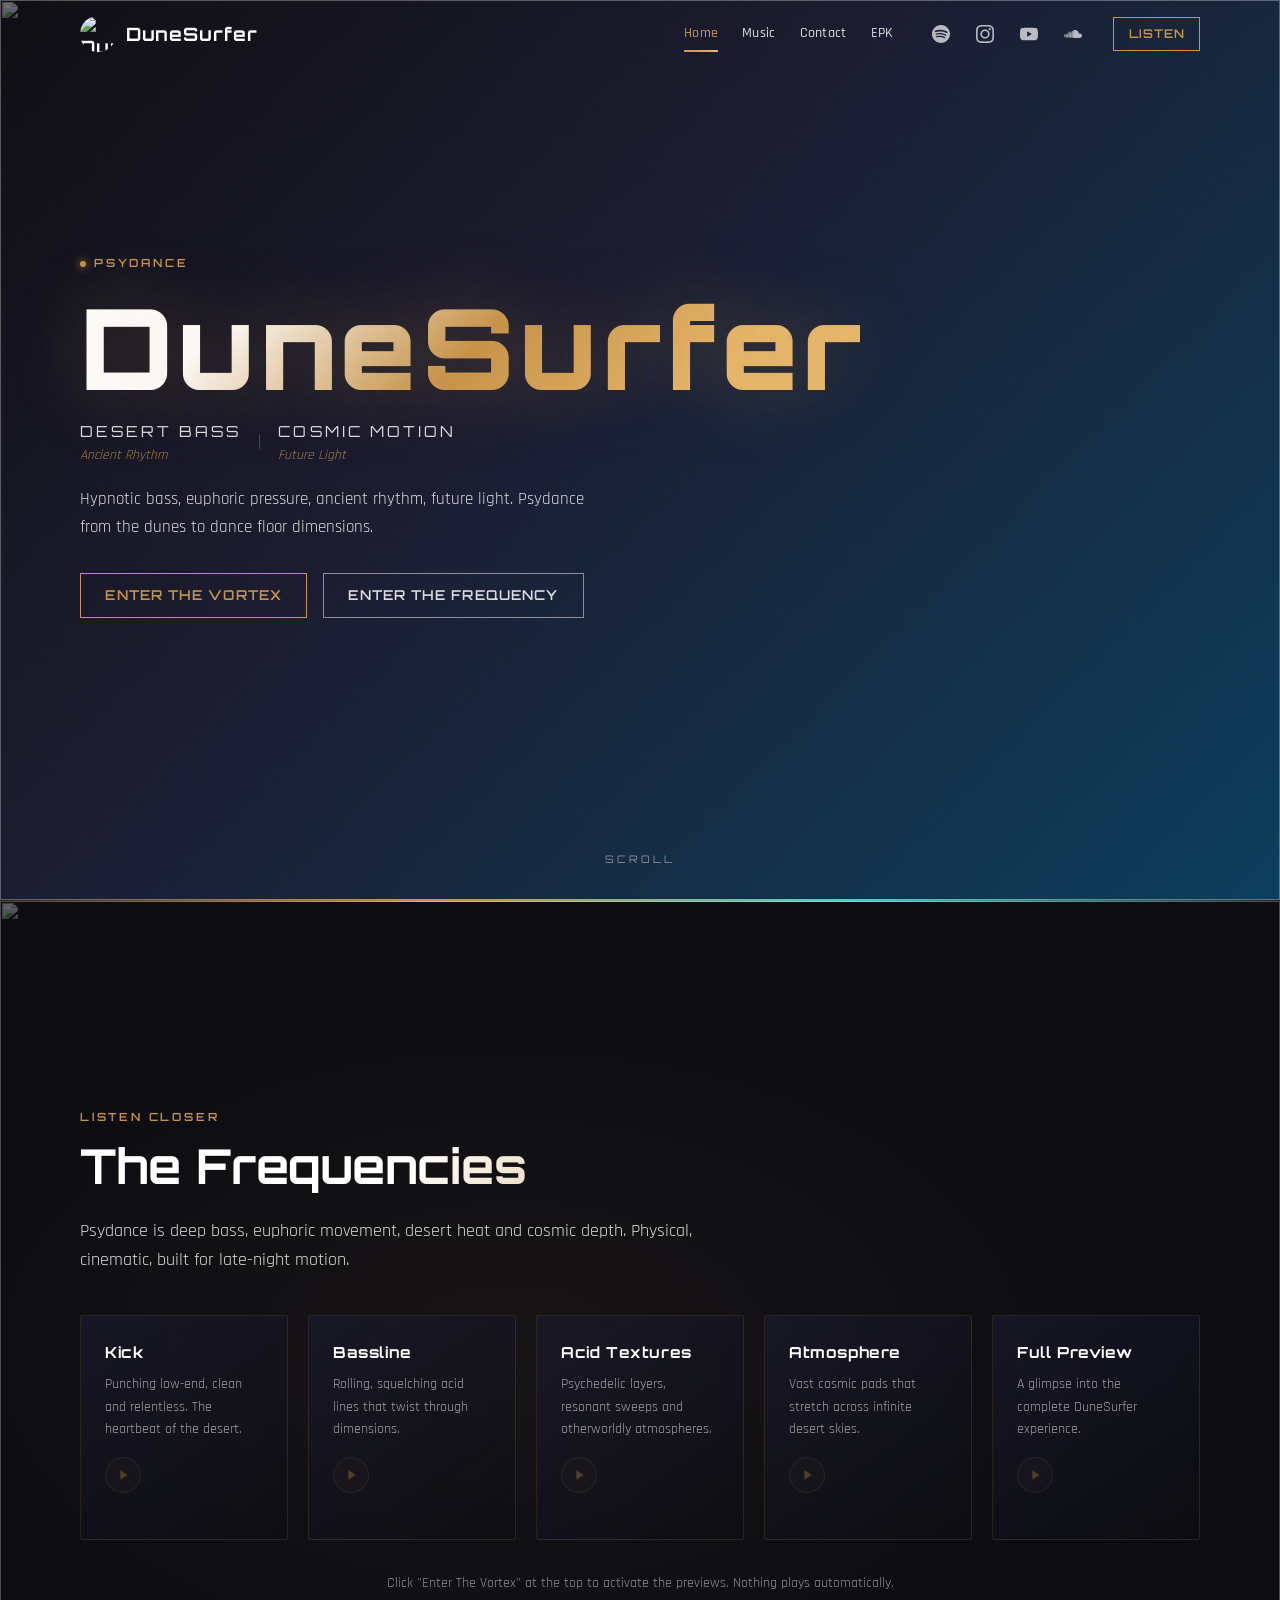
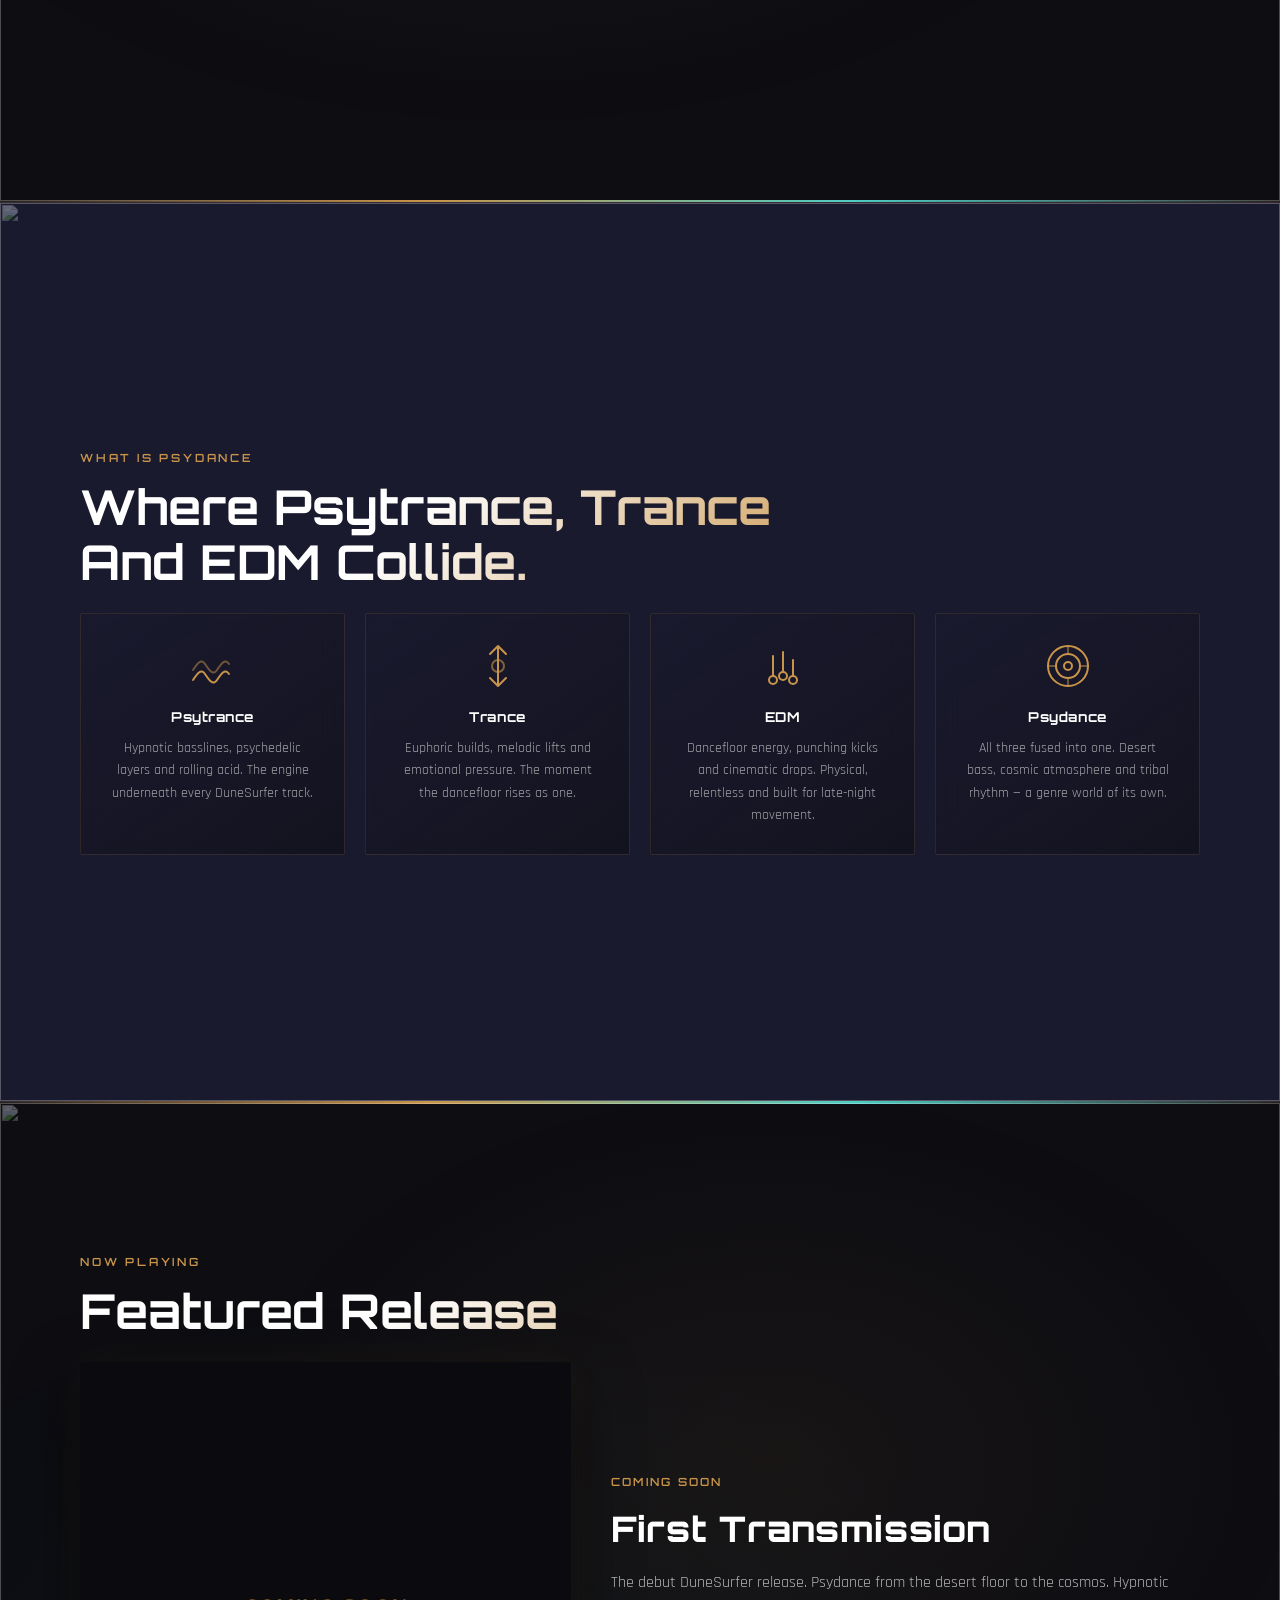
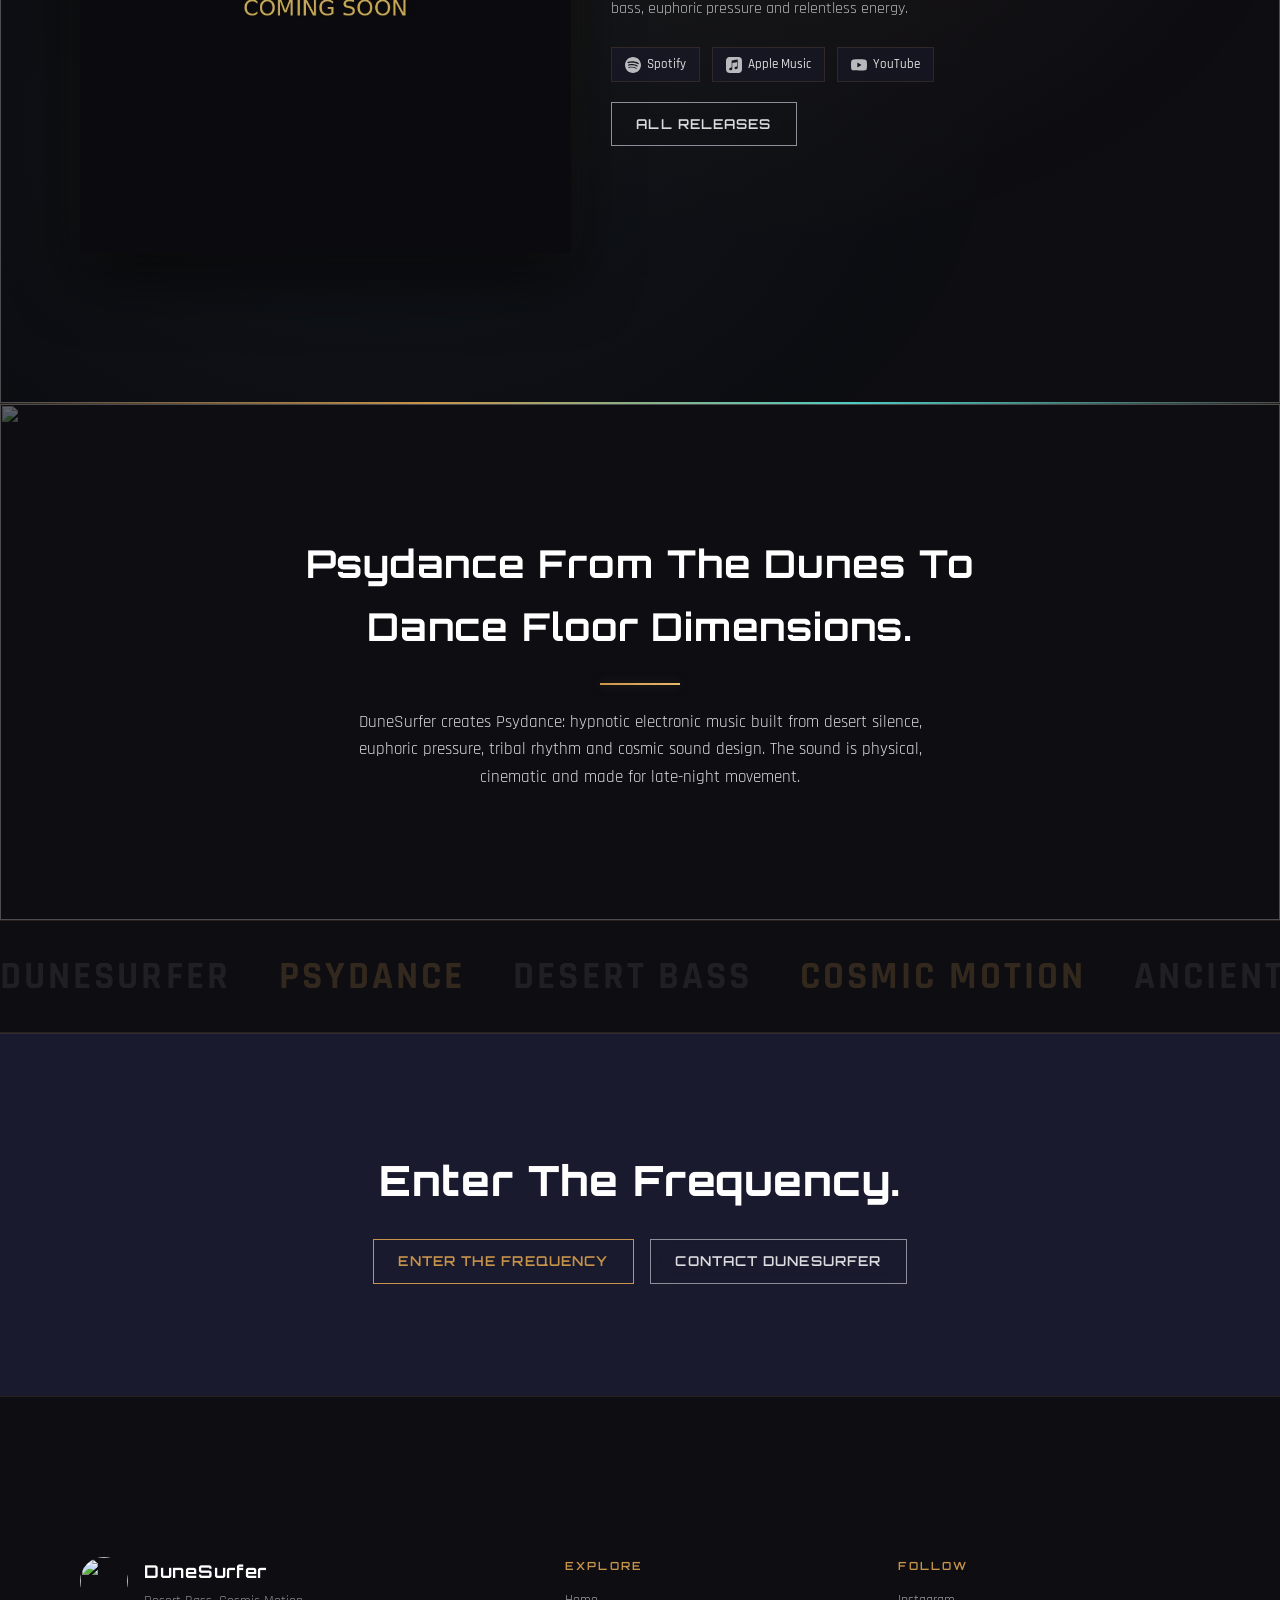
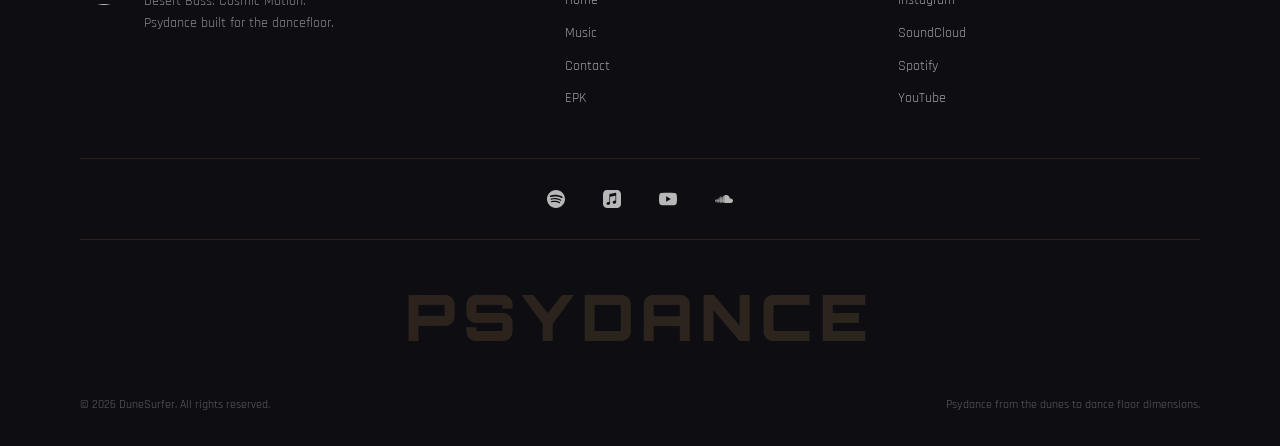
==== commit 7e70ac8d: "Add atmospheric backgrounds to all homepage sections" ====
--- a/index.html
+++ b/index.html
@@ -117,6 +117,7 @@
     <hr class="glow-section-divider reveal" aria-hidden="true">
 
     <section id="the-sound" class="section-cinematic mood-sound" aria-labelledby="sound-heading">
+      <img class="section-bg-img" src="https://d8j0ntlcm91z4.cloudfront.net/user_39LyNd3yWOiGeUhnS3CdfDw25su/hf_20260712_015421_b024618e-5359-4770-9887-49f488e1a339.png" alt="" aria-hidden="true">
       <div class="container">
         <span class="section-kicker reveal" data-scramble>Listen closer</span>
         <h2 id="sound-heading" class="section-title reveal" data-split-text="words">The Frequencies</h2>
@@ -206,6 +207,7 @@
     <hr class="glow-section-divider reveal" aria-hidden="true">
 
     <section class="section-cinematic mood-identity" aria-labelledby="identity-heading">
+      <img class="section-bg-img" src="https://d8j0ntlcm91z4.cloudfront.net/user_39LyNd3yWOiGeUhnS3CdfDw25su/hf_20260712_015423_99afe901-584f-4098-b46c-34b93eeacb52.png" alt="" aria-hidden="true">
       <div class="container">
         <span class="section-kicker reveal" data-scramble>What is Psydance</span>
         <h2 id="identity-heading" class="section-title reveal" data-split-text="words">Where Psytrance, Trance<br>And EDM Collide.</h2>
@@ -249,6 +251,7 @@
     <hr class="glow-section-divider reveal" aria-hidden="true">
 
     <section class="section-cinematic mood-release" aria-labelledby="featured-heading">
+      <img class="section-bg-img" src="https://d8j0ntlcm91z4.cloudfront.net/user_39LyNd3yWOiGeUhnS3CdfDw25su/hf_20260712_015424_24263dba-9e21-472e-953c-45fdadeb4bb2.png" alt="" aria-hidden="true">
       <div class="container">
         <span class="section-kicker reveal" data-scramble>Now playing</span>
         <h2 id="featured-heading" class="section-title reveal" data-split-text="words">Featured Release</h2>
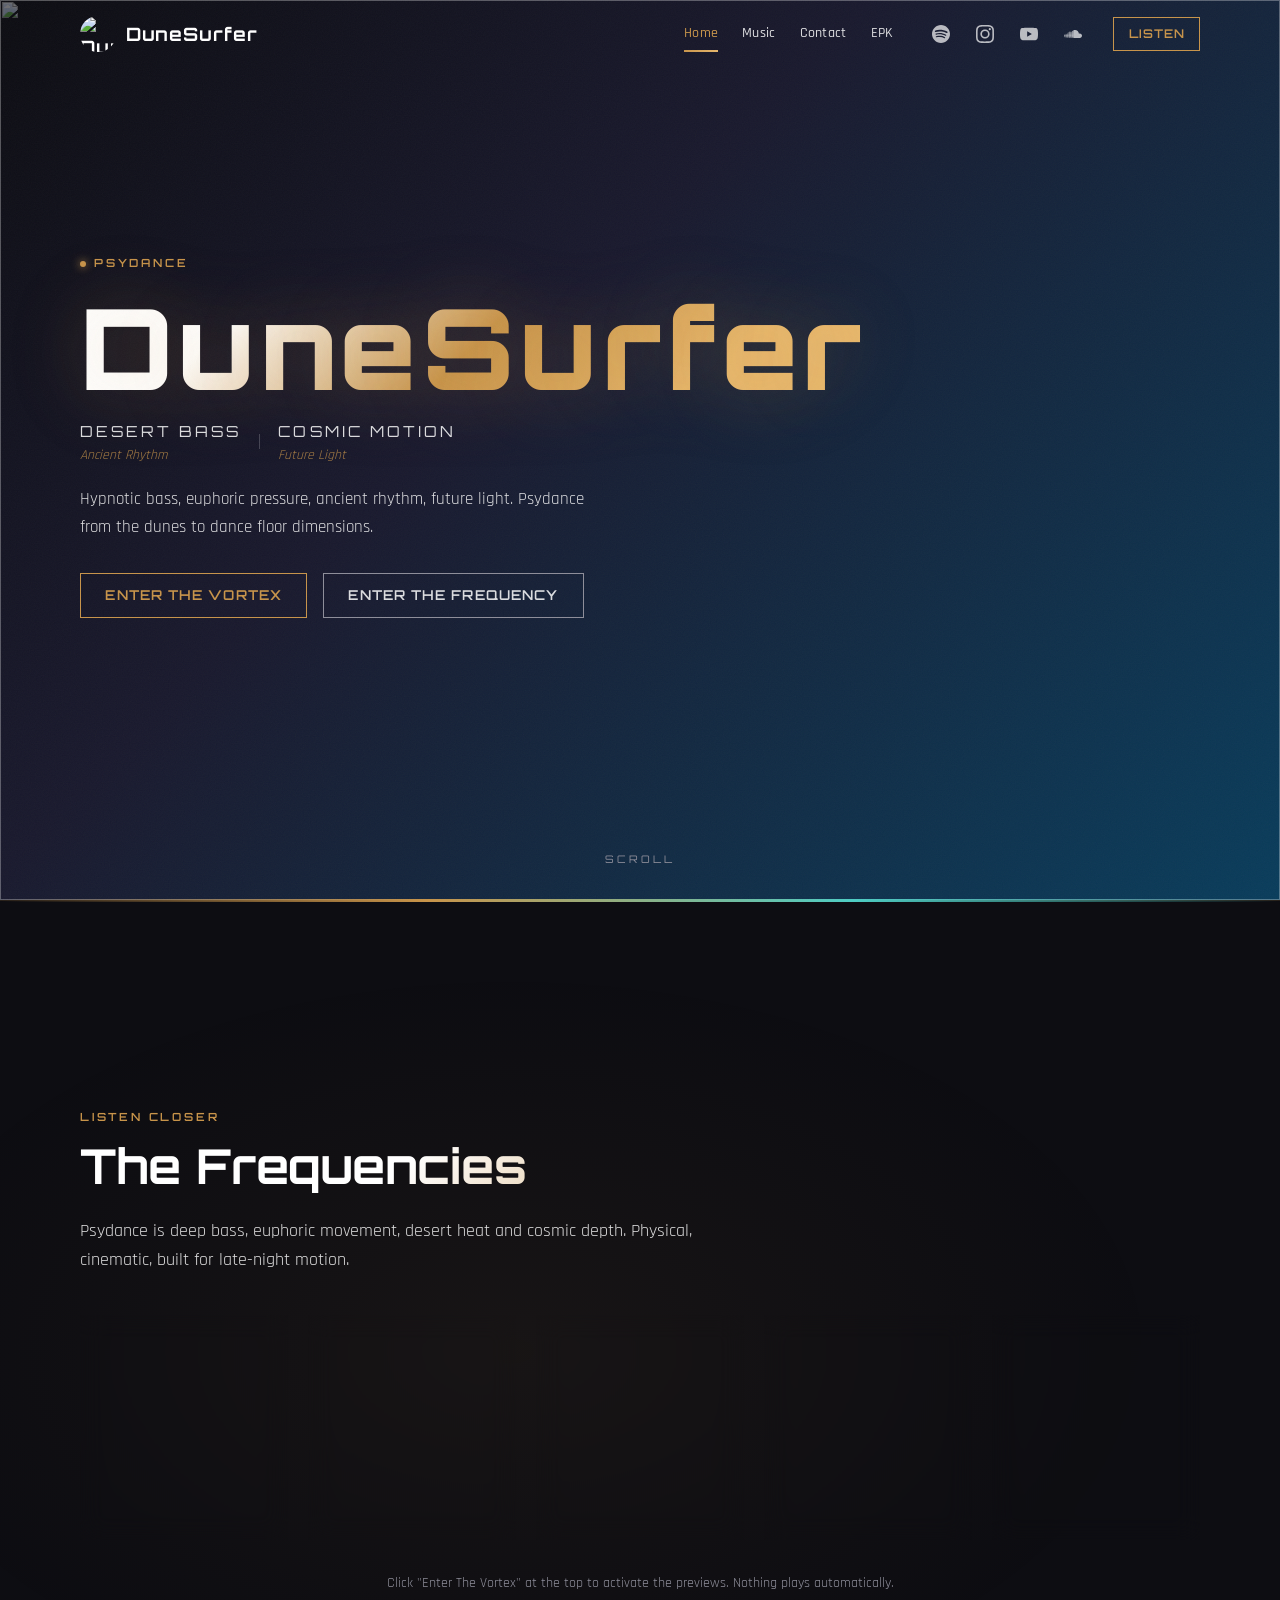
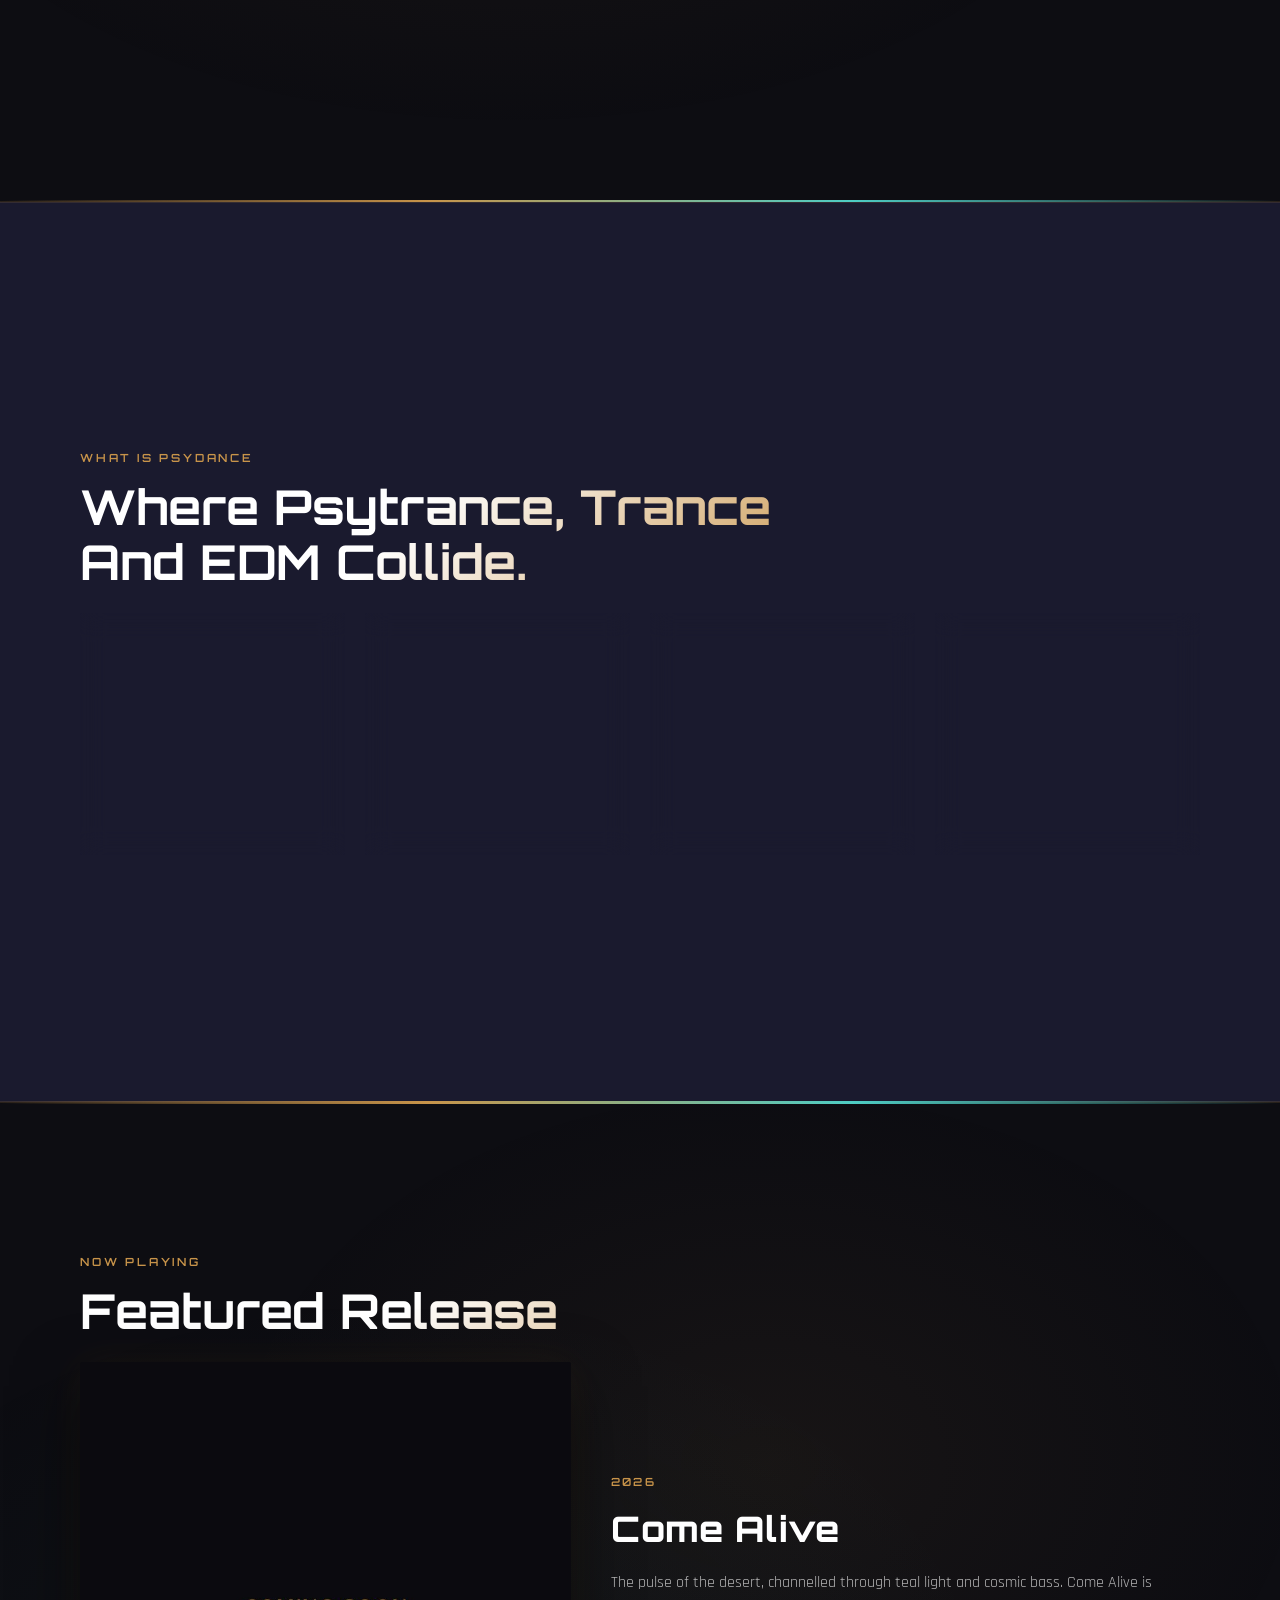
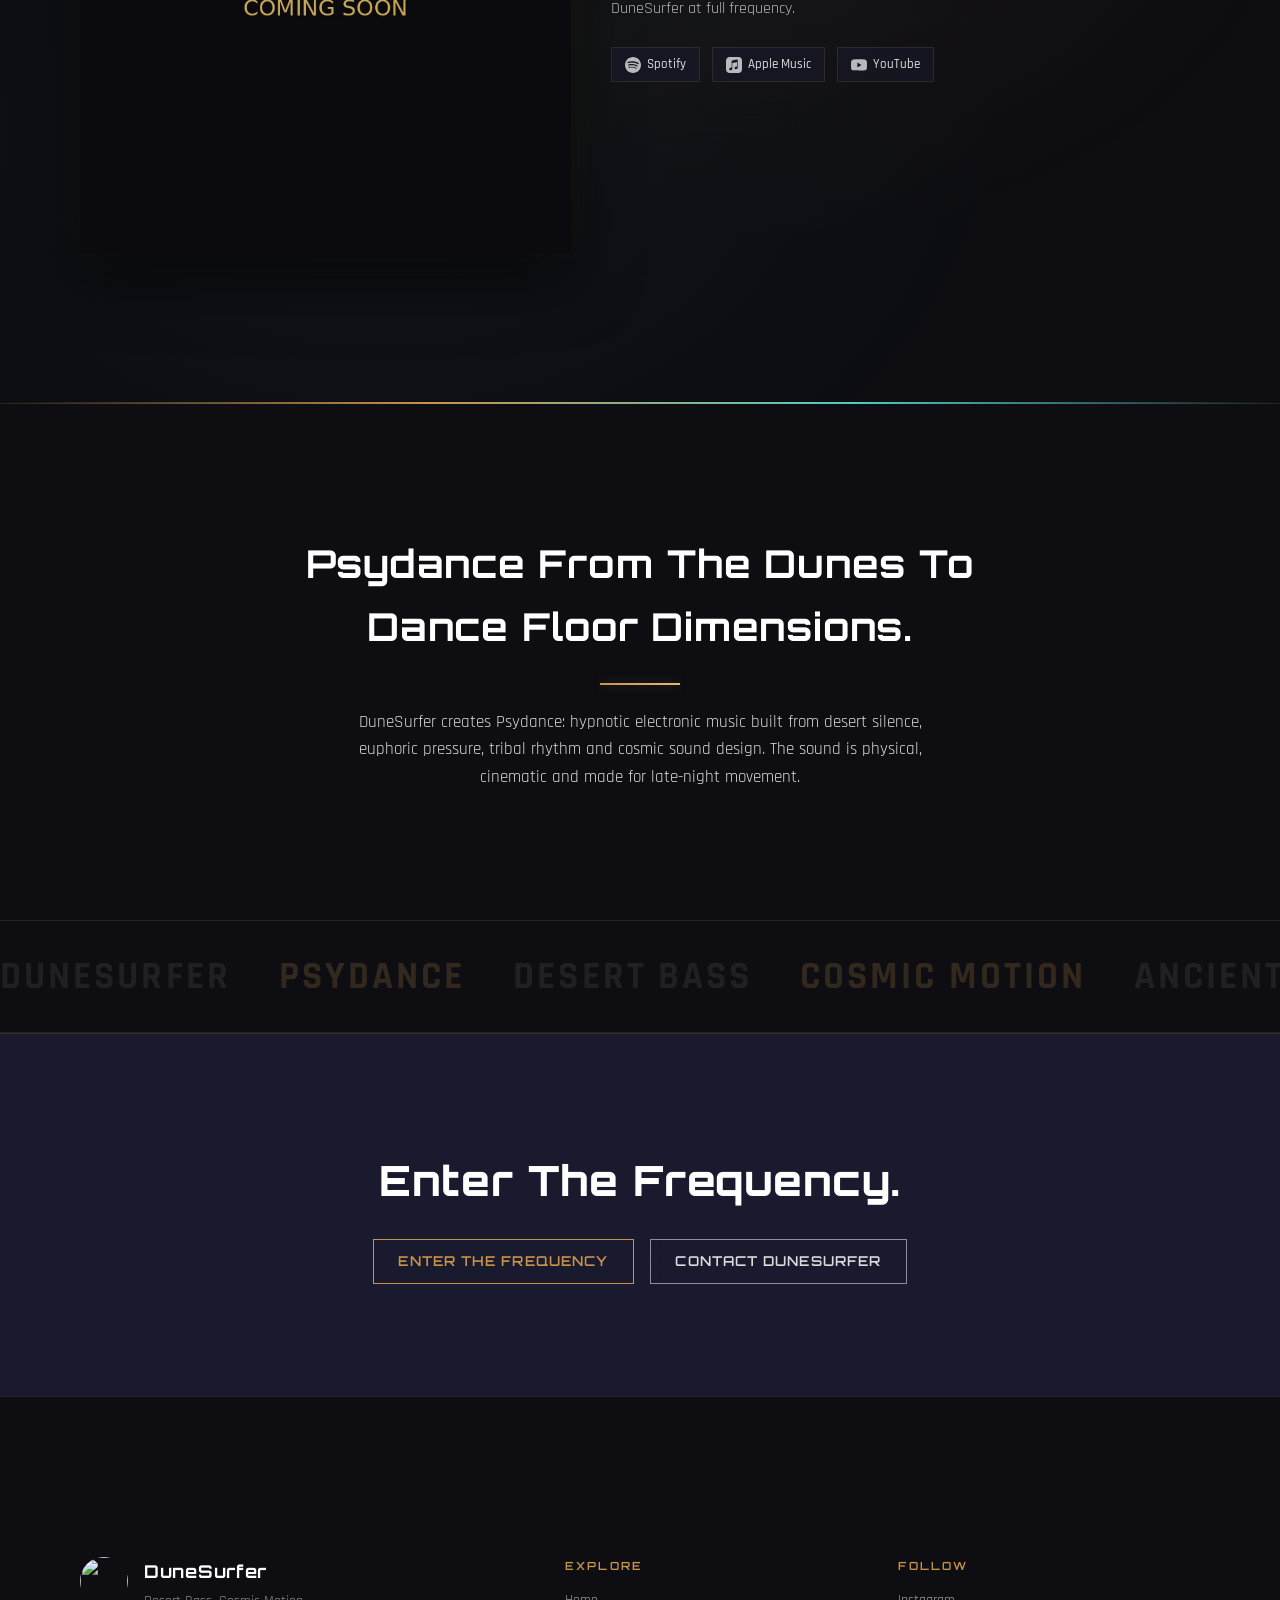
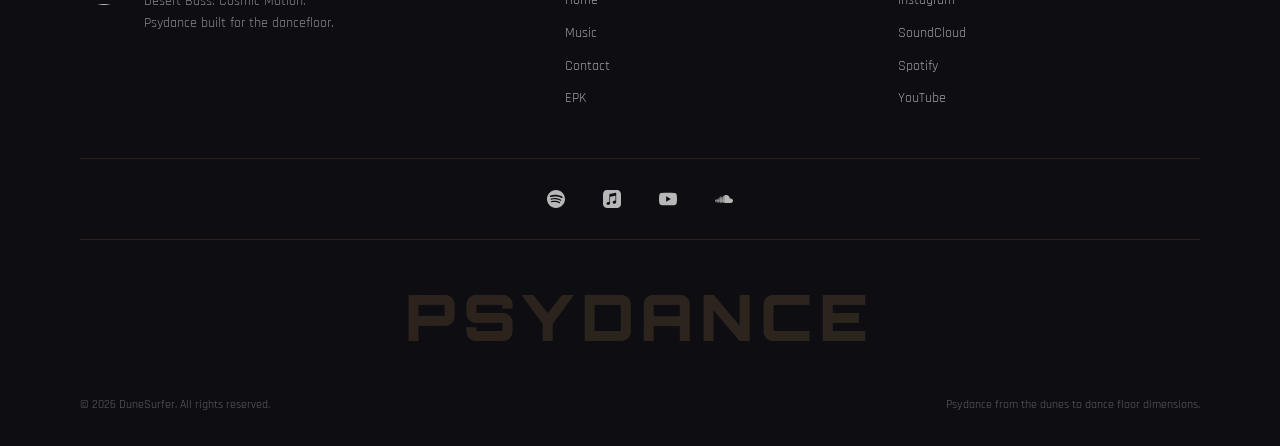
==== commit 4313f4f8: "Add releases with cover art, streaming links, iTunes" ====
--- a/index.html
+++ b/index.html
@@ -258,23 +258,23 @@
 
         <div class="featured-wrap">
           <div class="cover-frame tilt reveal">
-            <img src="./assets/images/release-placeholder.jpg" alt="Featured release cover art" data-reveal-image onerror="this.onerror=null;this.src='./assets/images/release-placeholder.jpg';">
+            <img src="https://d2ol7oe51mr4n9.cloudfront.net/user_39LyNd3yWOiGeUhnS3CdfDw25su/64fd075c-58d4-4015-9a2b-50c001f03b51.png" alt="Come Alive cover art" data-reveal-image onerror="this.onerror=null;this.src='./assets/images/release-placeholder.jpg';">
           </div>
           <div class="featured-panel reveal">
-            <span class="release-date">Coming Soon</span>
-            <h3>First Transmission</h3>
-            <p class="desc">The debut DuneSurfer release. Psydance from the desert floor to the cosmos. Hypnotic bass, euphoric pressure and relentless energy.</p>
+            <span class="release-date">2026</span>
+            <h3>Come Alive</h3>
+            <p class="desc">The pulse of the desert, channelled through teal light and cosmic bass. Come Alive is DuneSurfer at full frequency.</p>
 
             <div class="platform-row featured-platforms">
-              <span class="platform-btn disabled" aria-disabled="true">
+              <a class="platform-btn" href="https://open.spotify.com/album/3VTTWLemncJUChC2KBQXbp" target="_blank" rel="noopener" aria-label="Come Alive on Spotify">
                 <img src="./assets/icons/spotify.svg" alt="" aria-hidden="true">Spotify
-              </span>
-              <span class="platform-btn disabled" aria-disabled="true">
+              </a>
+              <a class="platform-btn" href="https://music.apple.com/us/album/come-alive-single/6787306452" target="_blank" rel="noopener" aria-label="Come Alive on Apple Music">
                 <img src="./assets/icons/apple-music.svg" alt="" aria-hidden="true">Apple Music
-              </span>
-              <span class="platform-btn disabled" aria-disabled="true">
+              </a>
+              <a class="platform-btn" href="https://www.youtube.com/watch?v=FiPeWOLsctU" target="_blank" rel="noopener" aria-label="Come Alive on YouTube">
                 <img src="./assets/icons/youtube.svg" alt="" aria-hidden="true">YouTube
-              </span>
+              </a>
             </div>
 
             <div class="hero-actions" style="margin-top: 1.2rem;">
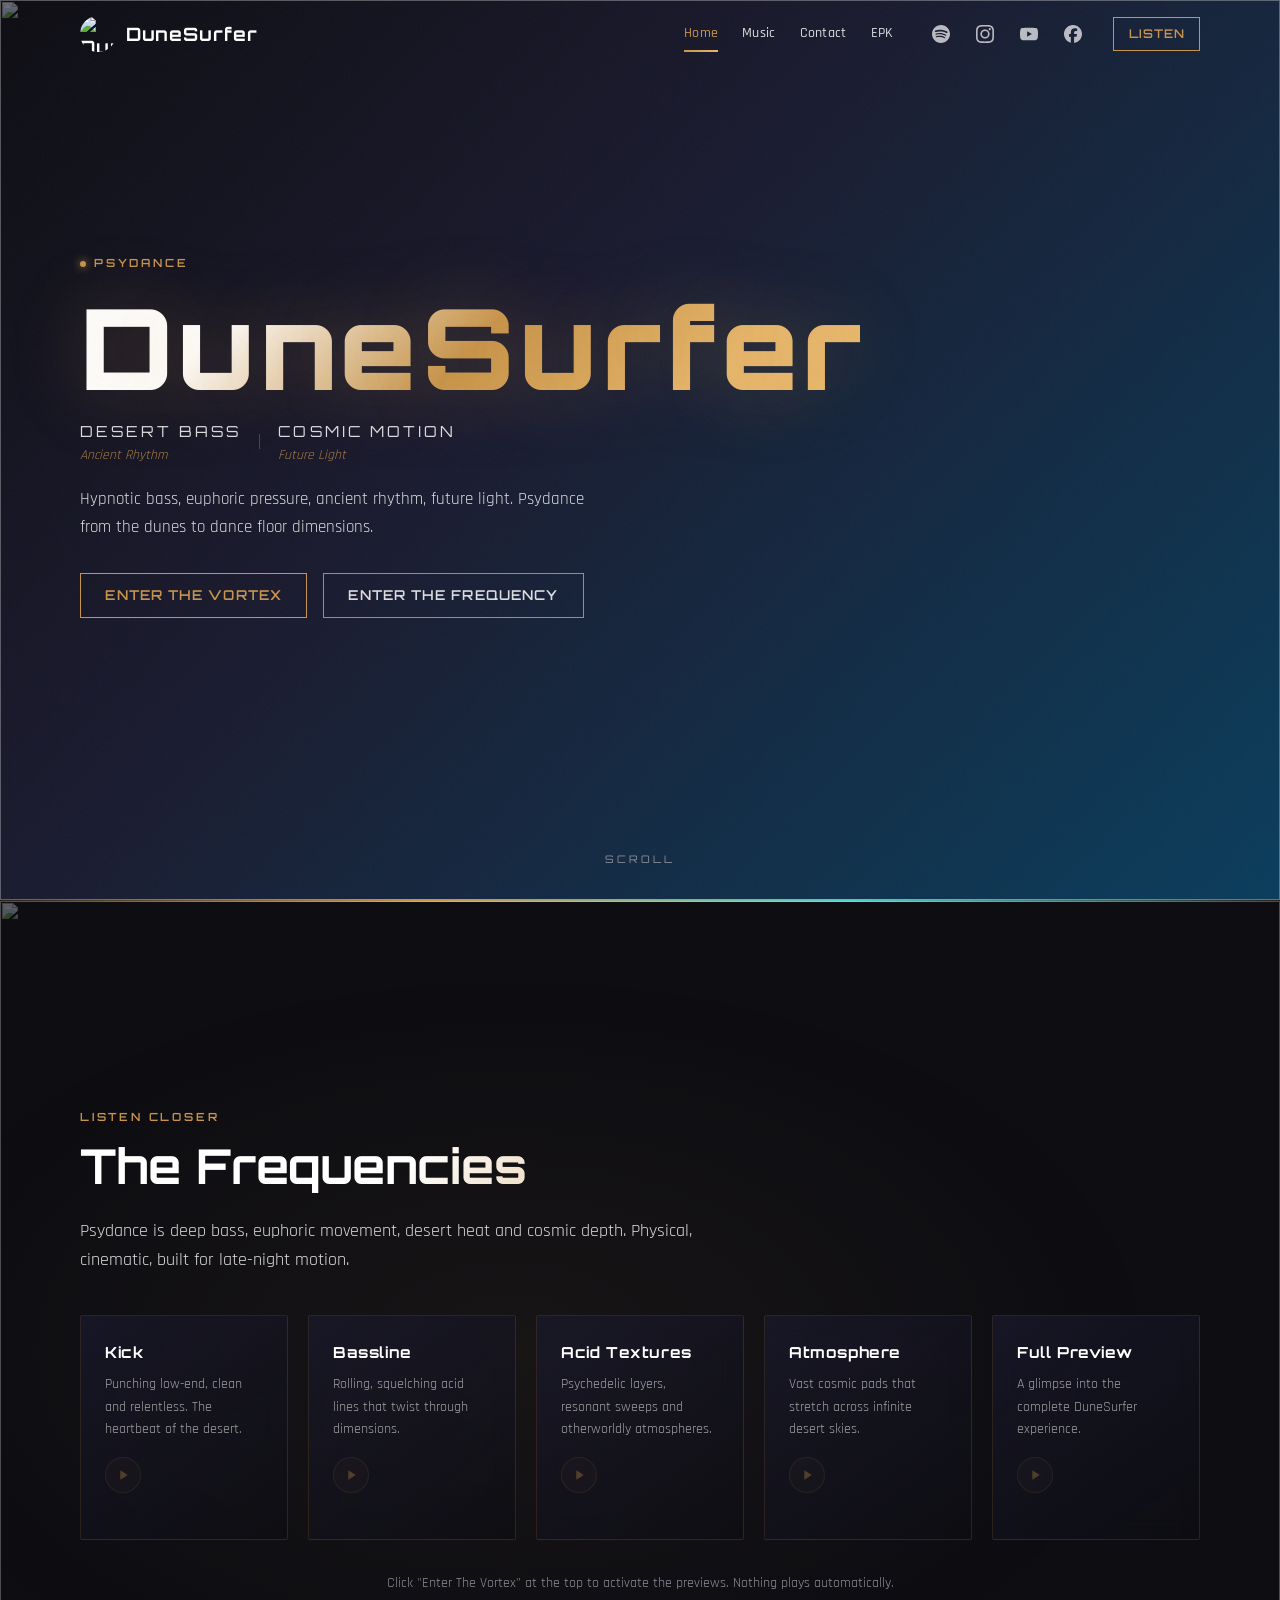
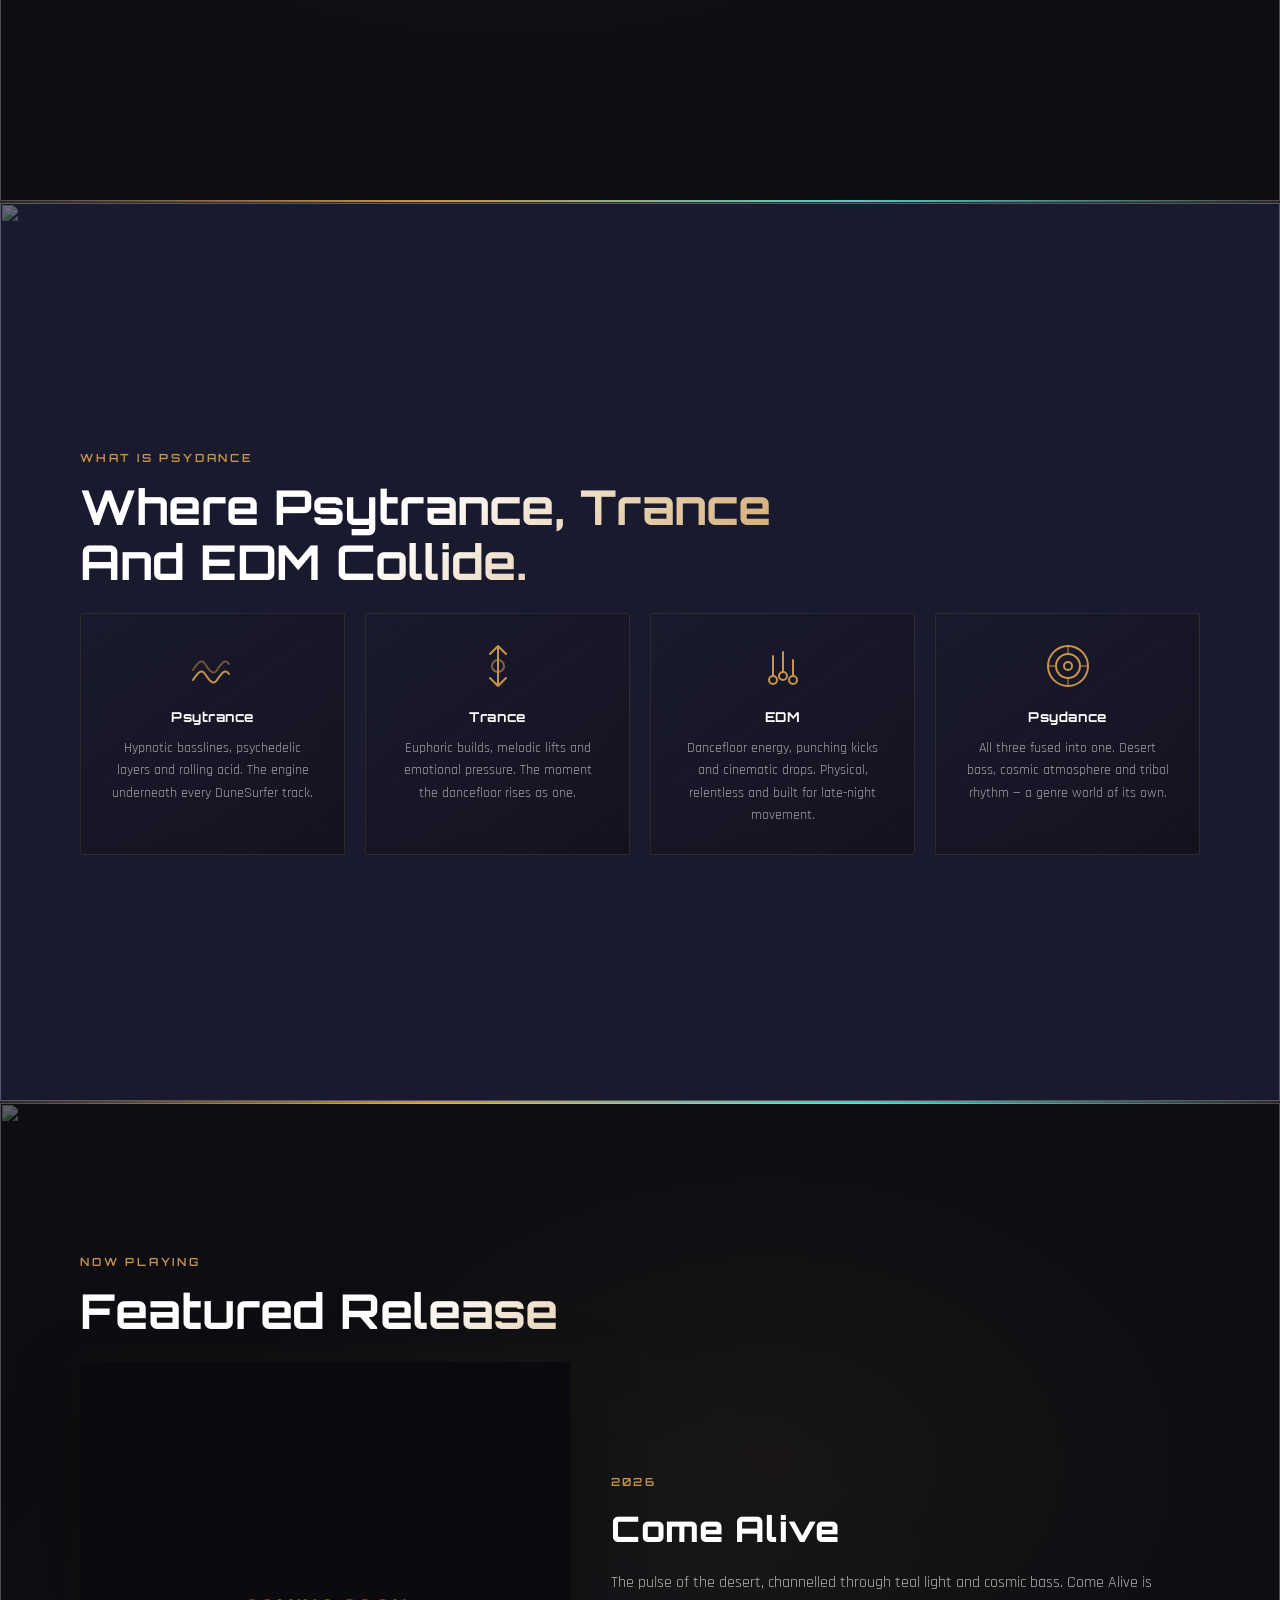
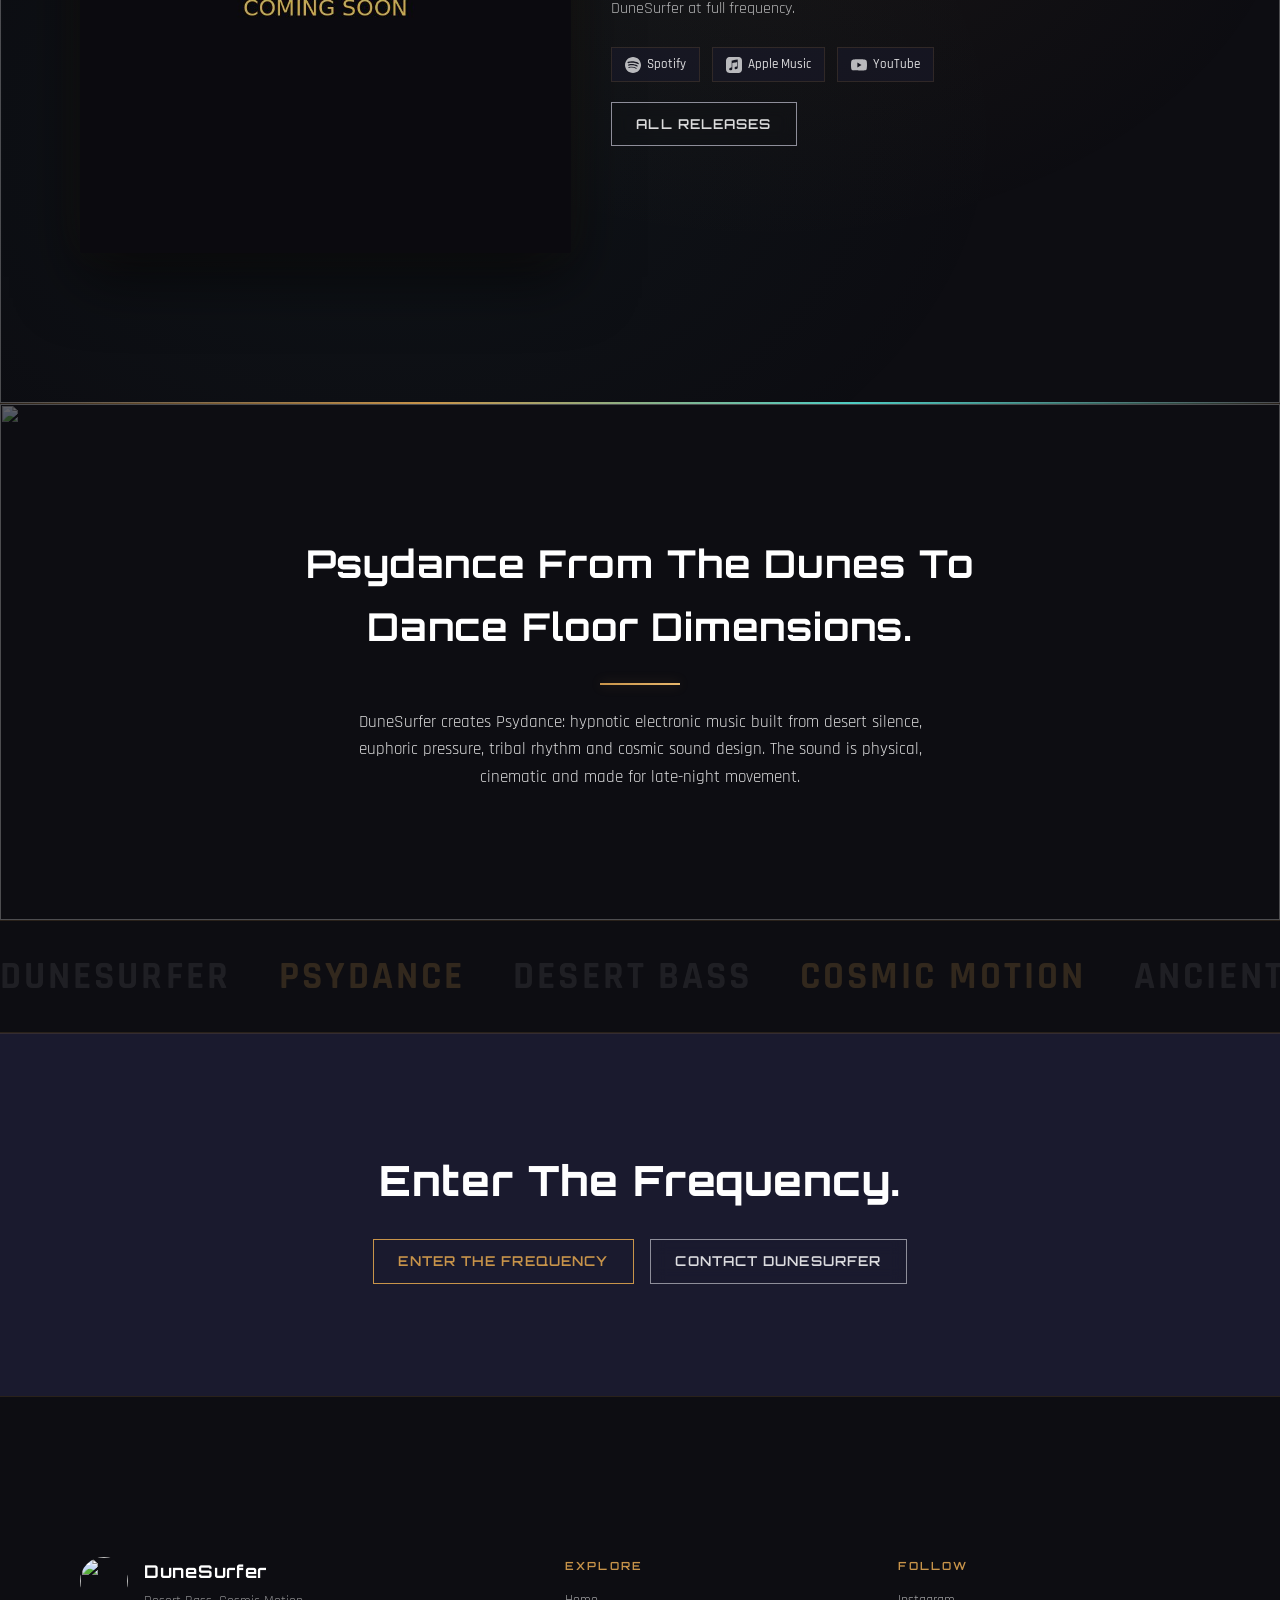
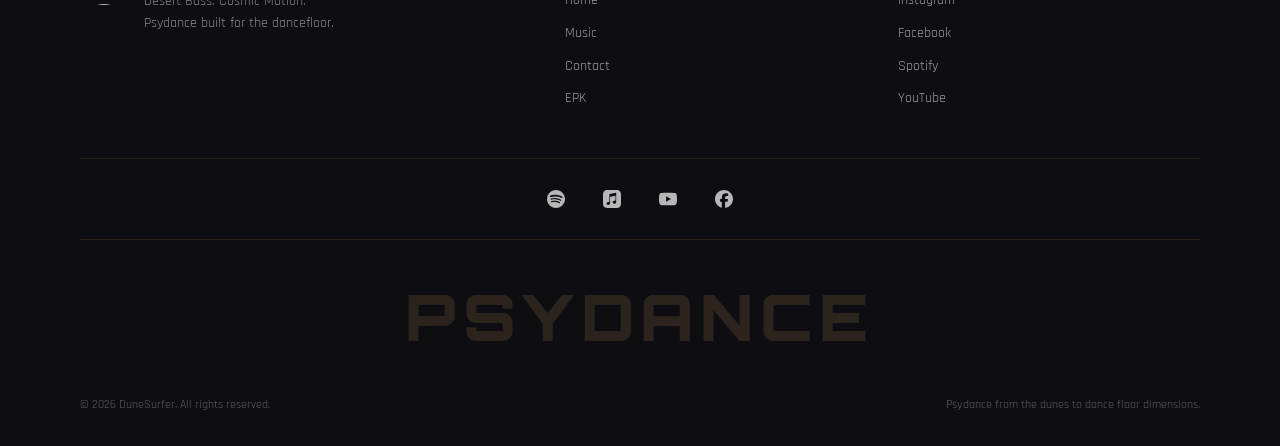
==== commit ec00734c: "Update social links and replace SoundCloud with Facebook" ====
--- a/index.html
+++ b/index.html
@@ -54,17 +54,17 @@
         <a class="nav-link" href="./contact.html">Contact</a>
         <a class="nav-link" href="./epk.html">EPK</a>
         <div class="nav-socials">
-          <a class="icon-link" href="#" target="_blank" rel="noopener" aria-label="DuneSurfer on Spotify">
+          <a class="icon-link" href="https://open.spotify.com/artist/5yhbfY2zBaWWdVUyXtsxox" target="_blank" rel="noopener" aria-label="DuneSurfer on Spotify">
             <img src="./assets/icons/spotify.svg" alt="" aria-hidden="true">
           </a>
-          <a class="icon-link" href="#" target="_blank" rel="noopener" aria-label="DuneSurfer on Instagram">
+          <a class="icon-link" href="https://www.instagram.com/dunesurferproductions/" target="_blank" rel="noopener" aria-label="DuneSurfer on Instagram">
             <img src="./assets/icons/instagram.svg" alt="" aria-hidden="true">
           </a>
-          <a class="icon-link" href="#" target="_blank" rel="noopener" aria-label="DuneSurfer on YouTube">
+          <a class="icon-link" href="https://www.youtube.com/channel/UC5msU4AU61Lor50ytyHyOjA" target="_blank" rel="noopener" aria-label="DuneSurfer on YouTube">
             <img src="./assets/icons/youtube.svg" alt="" aria-hidden="true">
           </a>
-          <a class="icon-link" href="#" target="_blank" rel="noopener" aria-label="DuneSurfer on SoundCloud">
-            <img src="./assets/icons/soundcloud.svg" alt="" aria-hidden="true">
+          <a class="icon-link" href="https://www.facebook.com/DuneSurferProductions" target="_blank" rel="noopener" aria-label="DuneSurfer on Facebook">
+            <img src="./assets/icons/facebook.svg" alt="" aria-hidden="true">
           </a>
         </div>
         <a class="btn btn-primary btn-small" href="./music.html">Listen</a>
@@ -346,19 +346,19 @@
         <div class="footer-col">
           <h3>Follow</h3>
           <ul>
-            <li><a href="#" target="_blank" rel="noopener">Instagram</a></li>
-            <li><a href="#" target="_blank" rel="noopener">SoundCloud</a></li>
-            <li><a href="#" target="_blank" rel="noopener">Spotify</a></li>
-            <li><a href="#" target="_blank" rel="noopener">YouTube</a></li>
+            <li><a href="https://www.instagram.com/dunesurferproductions/" target="_blank" rel="noopener">Instagram</a></li>
+            <li><a href="https://www.facebook.com/DuneSurferProductions" target="_blank" rel="noopener">Facebook</a></li>
+            <li><a href="https://open.spotify.com/artist/5yhbfY2zBaWWdVUyXtsxox" target="_blank" rel="noopener">Spotify</a></li>
+            <li><a href="https://www.youtube.com/channel/UC5msU4AU61Lor50ytyHyOjA" target="_blank" rel="noopener">YouTube</a></li>
           </ul>
         </div>
       </div>
 
       <div class="footer-platforms" aria-label="Music platforms">
-        <a class="icon-link" href="#" aria-label="DuneSurfer on Spotify"><img src="./assets/icons/spotify.svg" alt="" aria-hidden="true"></a>
-        <a class="icon-link" href="#" aria-label="DuneSurfer on Apple Music"><img src="./assets/icons/apple-music.svg" alt="" aria-hidden="true"></a>
-        <a class="icon-link" href="#" aria-label="DuneSurfer on YouTube"><img src="./assets/icons/youtube.svg" alt="" aria-hidden="true"></a>
-        <a class="icon-link" href="#" aria-label="DuneSurfer on SoundCloud"><img src="./assets/icons/soundcloud.svg" alt="" aria-hidden="true"></a>
+        <a class="icon-link" href="https://open.spotify.com/artist/5yhbfY2zBaWWdVUyXtsxox" aria-label="DuneSurfer on Spotify"><img src="./assets/icons/spotify.svg" alt="" aria-hidden="true"></a>
+        <a class="icon-link" href="https://music.apple.com/us/artist/dunesurfer/1896529314" aria-label="DuneSurfer on Apple Music"><img src="./assets/icons/apple-music.svg" alt="" aria-hidden="true"></a>
+        <a class="icon-link" href="https://www.youtube.com/channel/UC5msU4AU61Lor50ytyHyOjA" aria-label="DuneSurfer on YouTube"><img src="./assets/icons/youtube.svg" alt="" aria-hidden="true"></a>
+        <a class="icon-link" href="https://www.facebook.com/DuneSurferProductions" aria-label="DuneSurfer on Facebook"><img src="./assets/icons/facebook.svg" alt="" aria-hidden="true"></a>
       </div>
 
       <p class="footer-genre">Psydance</p>
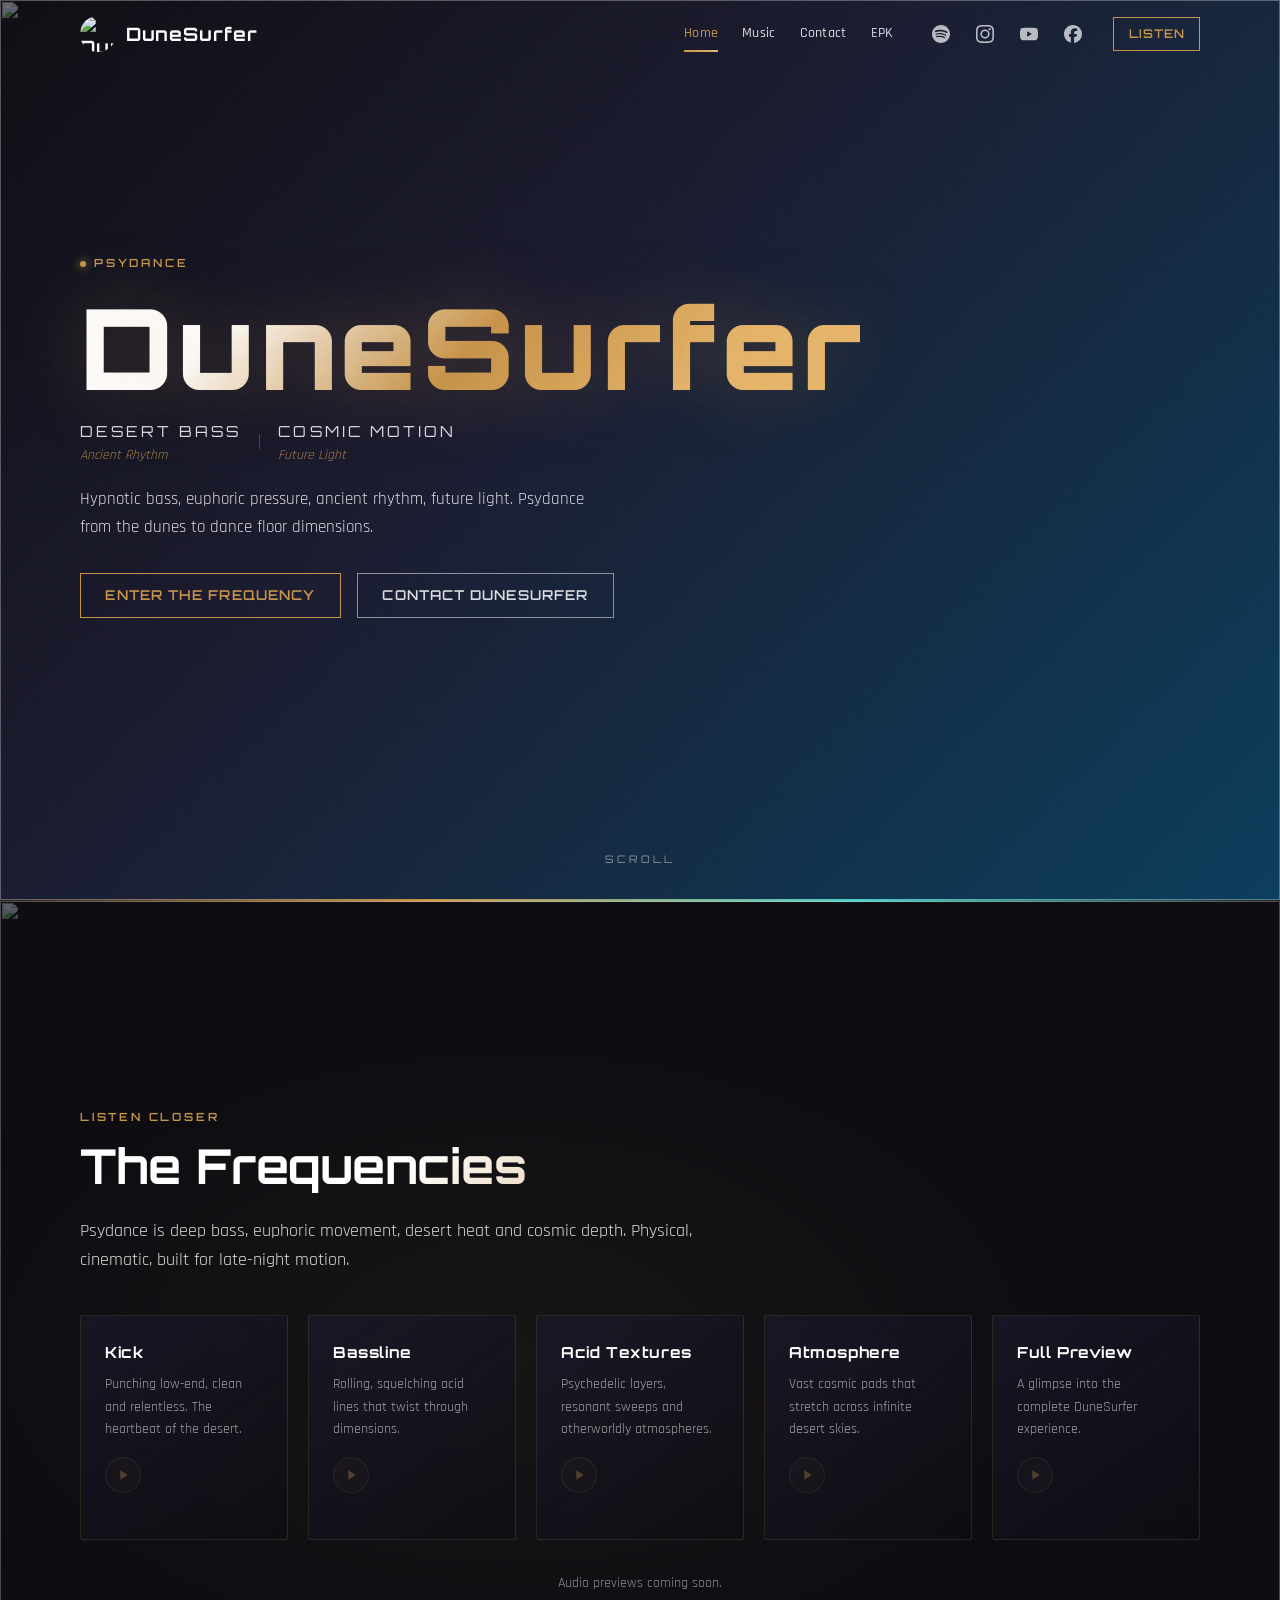
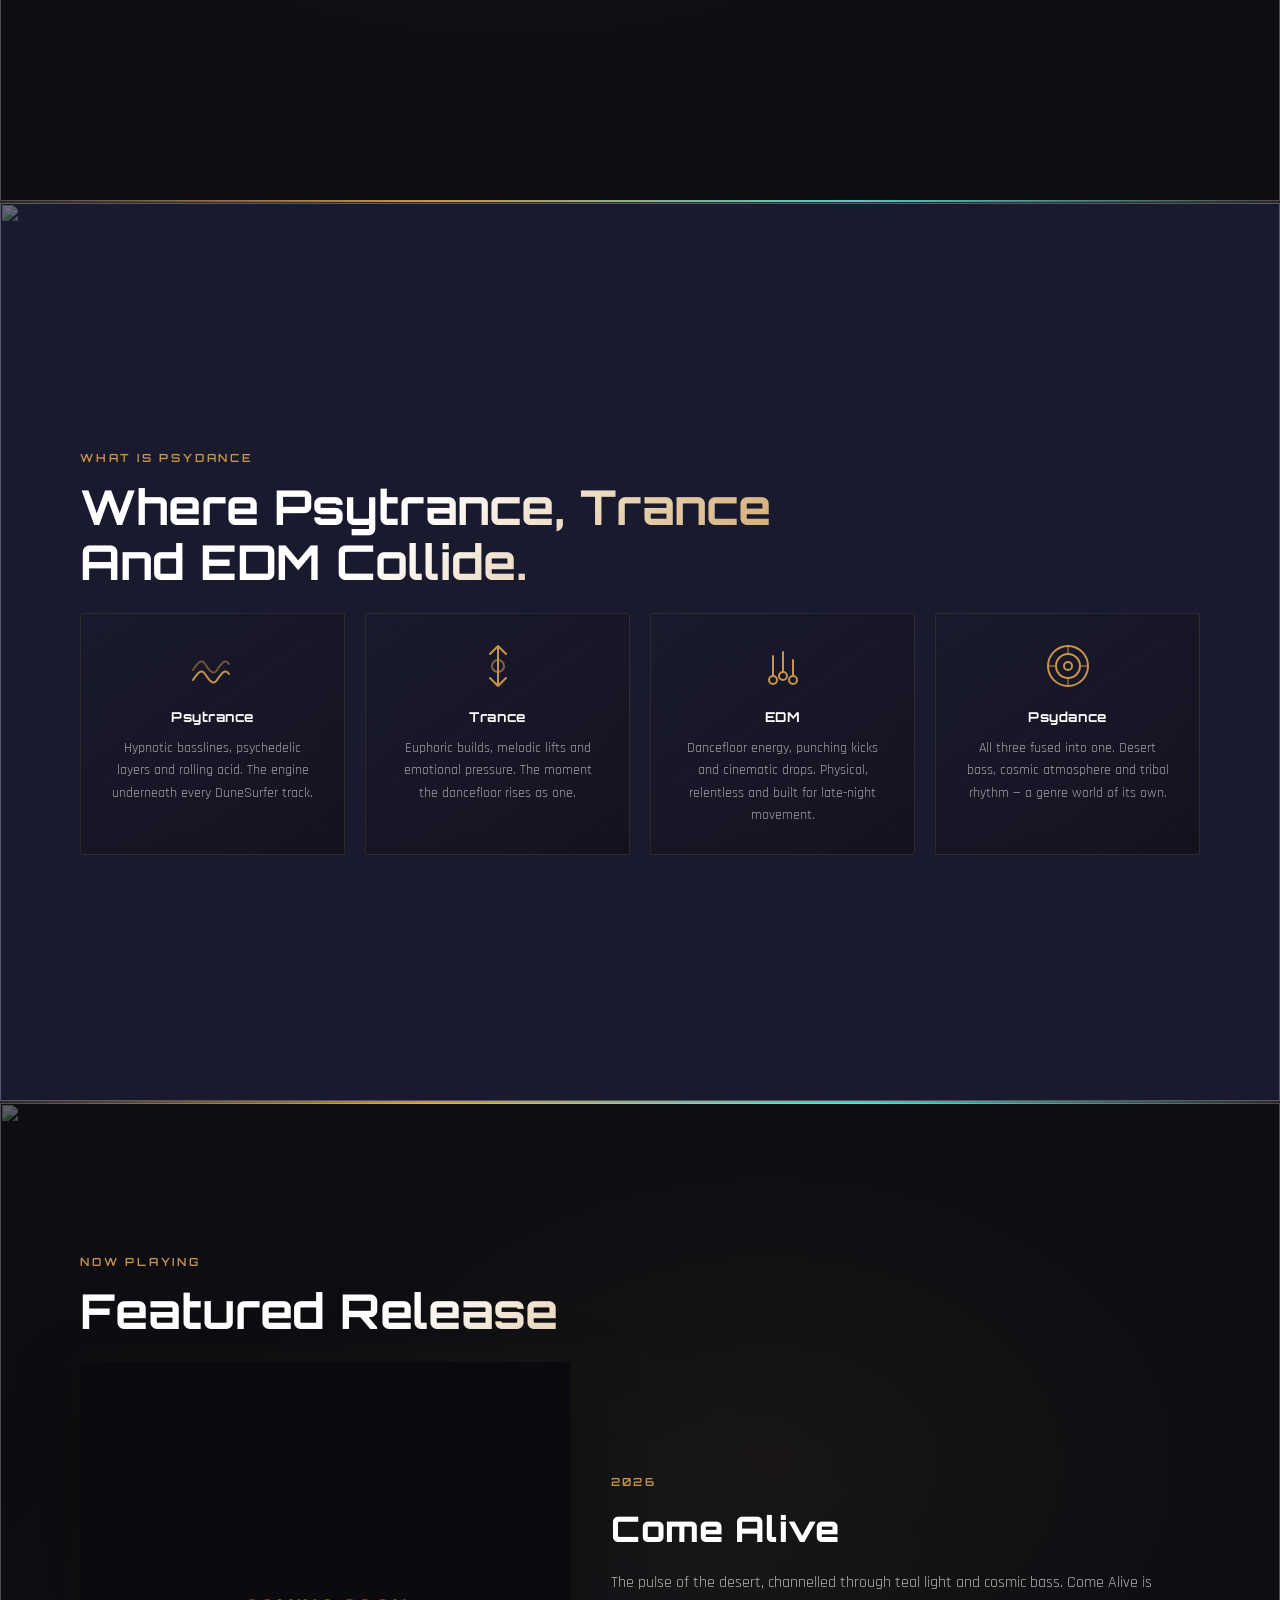
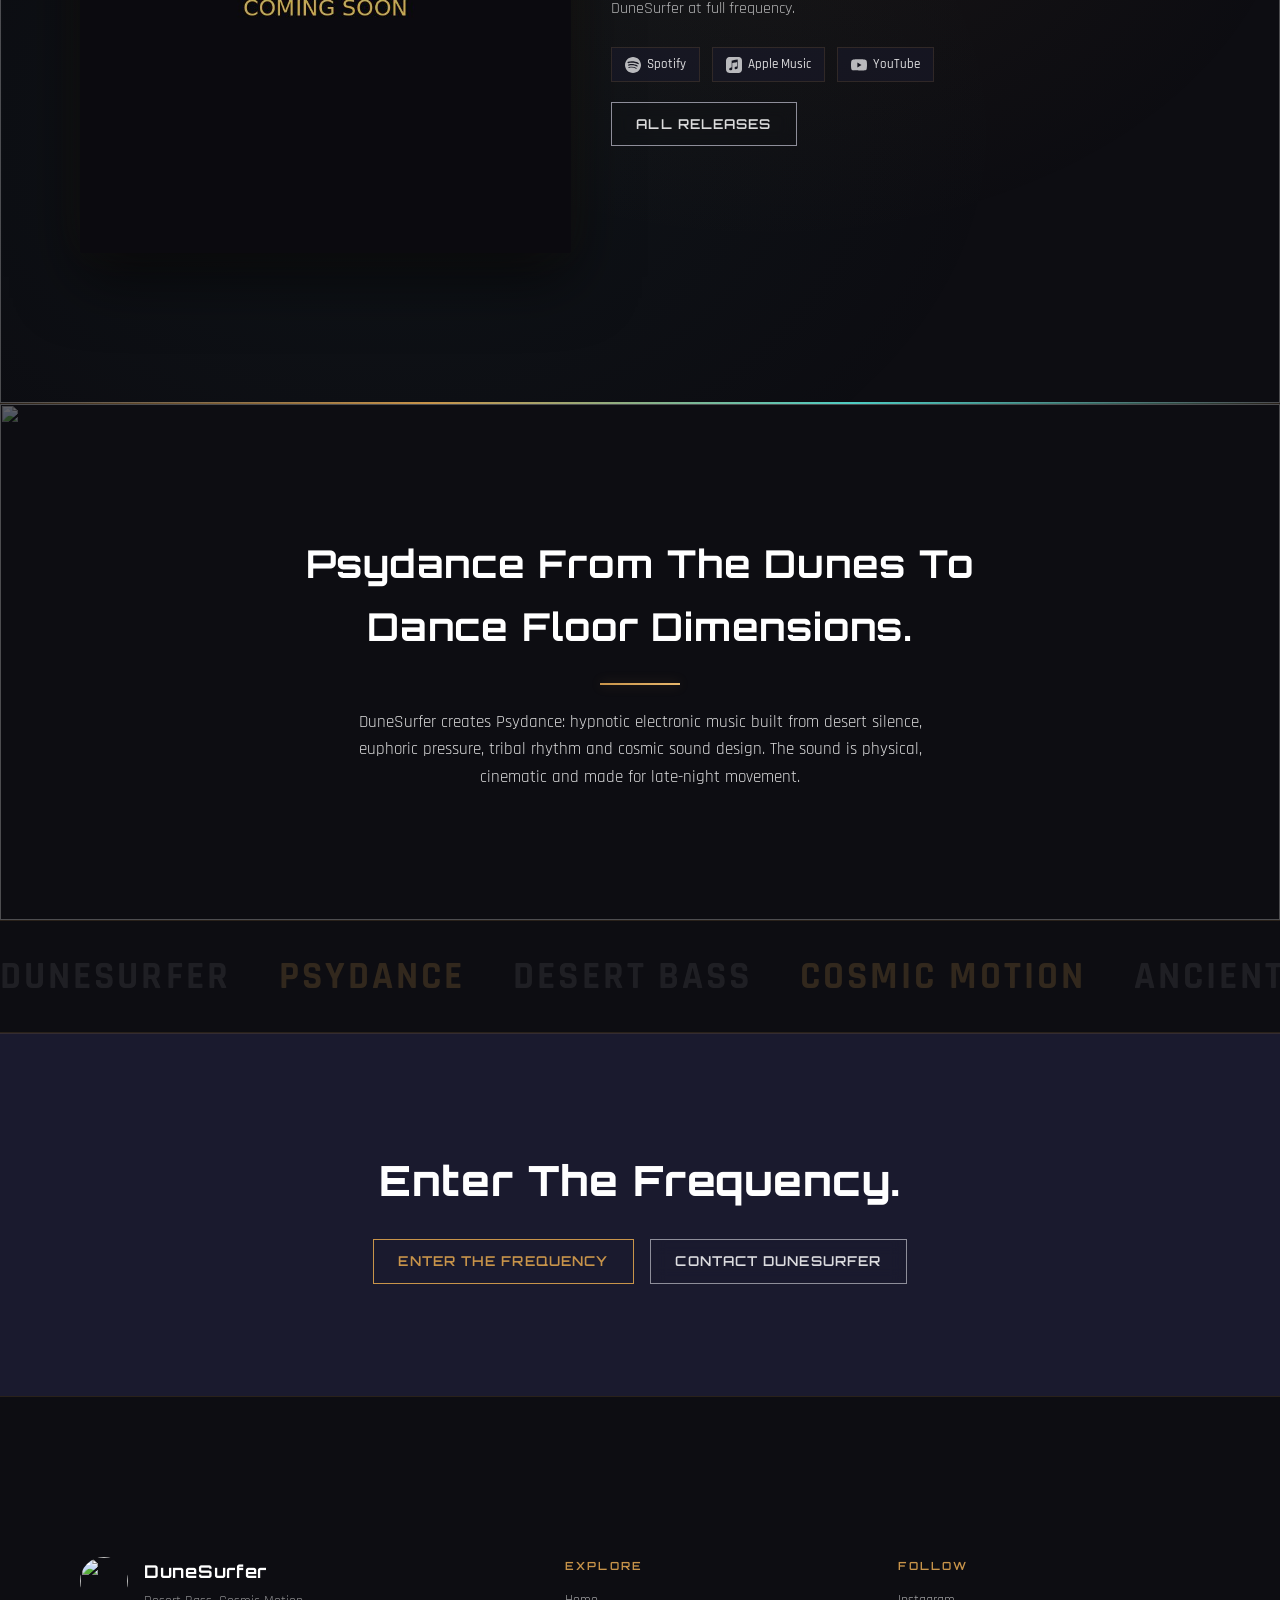
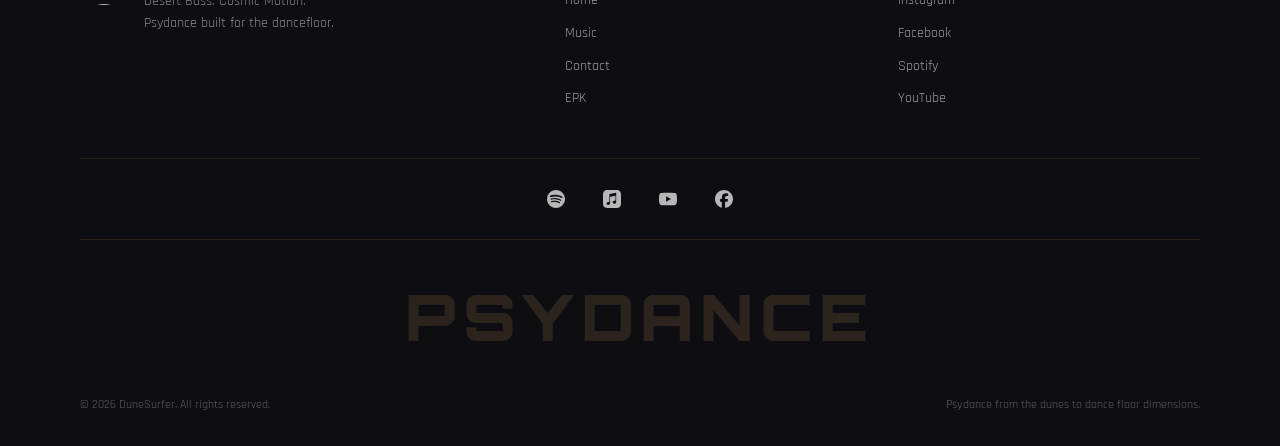
==== commit e011c547: "Remove dead Vortex button, update EPK DJ photo" ====
--- a/index.html
+++ b/index.html
@@ -96,11 +96,9 @@
           <p class="hero-sub hero-stagger" style="--stagger: 2.8s">Hypnotic bass, euphoric pressure, ancient rhythm, future light. Psydance from the dunes to dance floor dimensions.</p>
 
           <div class="hero-actions hero-stagger" style="--stagger: 3s">
-            <button id="enter-sound" class="btn btn-primary" type="button" data-magnetic>Enter The Vortex</button>
-            <span class="sound-status" role="status"><span class="pulse-dot" aria-hidden="true"></span>Frequencies Active</span>
-            <a class="btn btn-secondary" href="./music.html" data-magnetic>Enter The Frequency</a>
-          </div>
-          <p id="sound-live" class="visually-hidden" role="status" aria-live="polite"></p>
+            <a class="btn btn-primary" href="./music.html" data-magnetic>Enter The Frequency</a>
+            <a class="btn btn-secondary" href="./contact.html" data-magnetic>Contact DuneSurfer</a>
+          </div>
         </div>
 
         <div class="portal-stage hero-stagger" data-parallax="0.15" style="--stagger: 2.5s">
@@ -200,7 +198,7 @@
           </article>
         </div>
 
-        <p class="sound-hint reveal">Click "Enter The Vortex" at the top to activate the previews. Nothing plays automatically.</p>
+        <p class="sound-hint reveal">Audio previews coming soon.</p>
       </div>
     </section>
 
